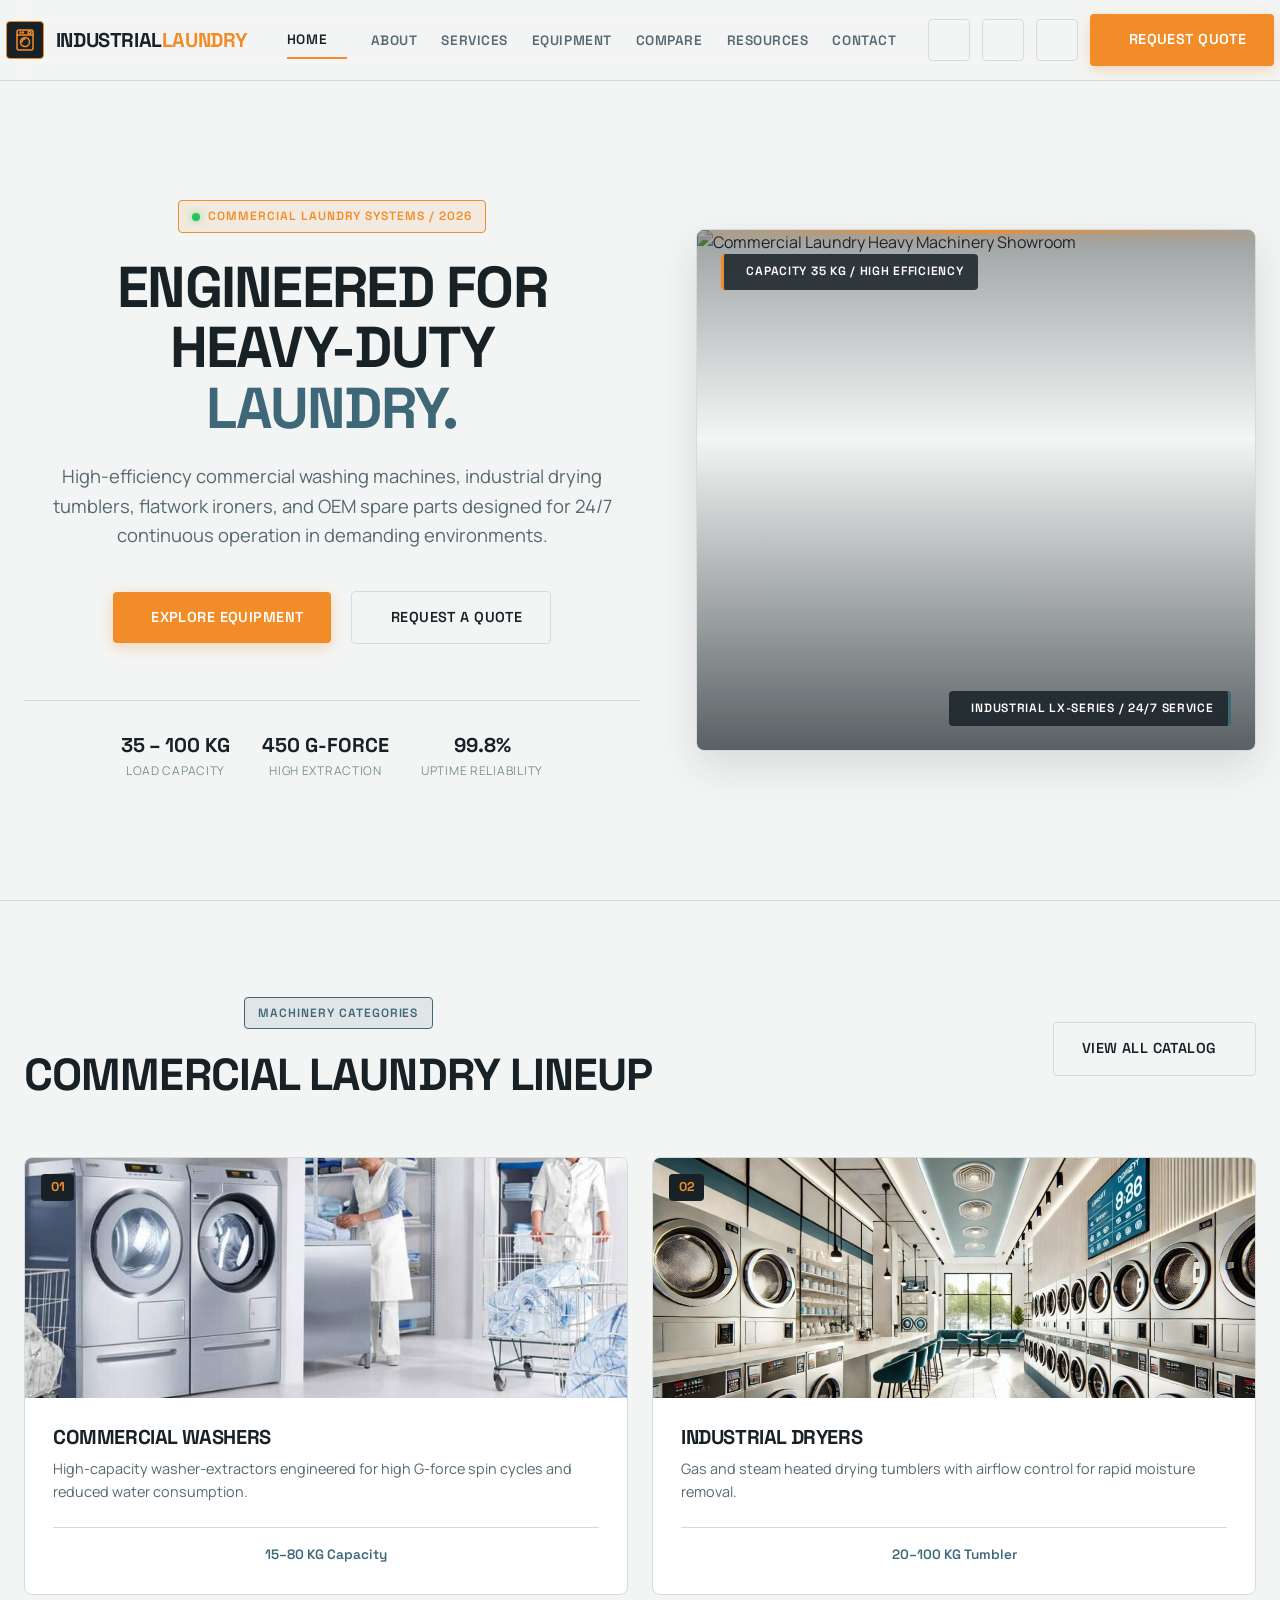
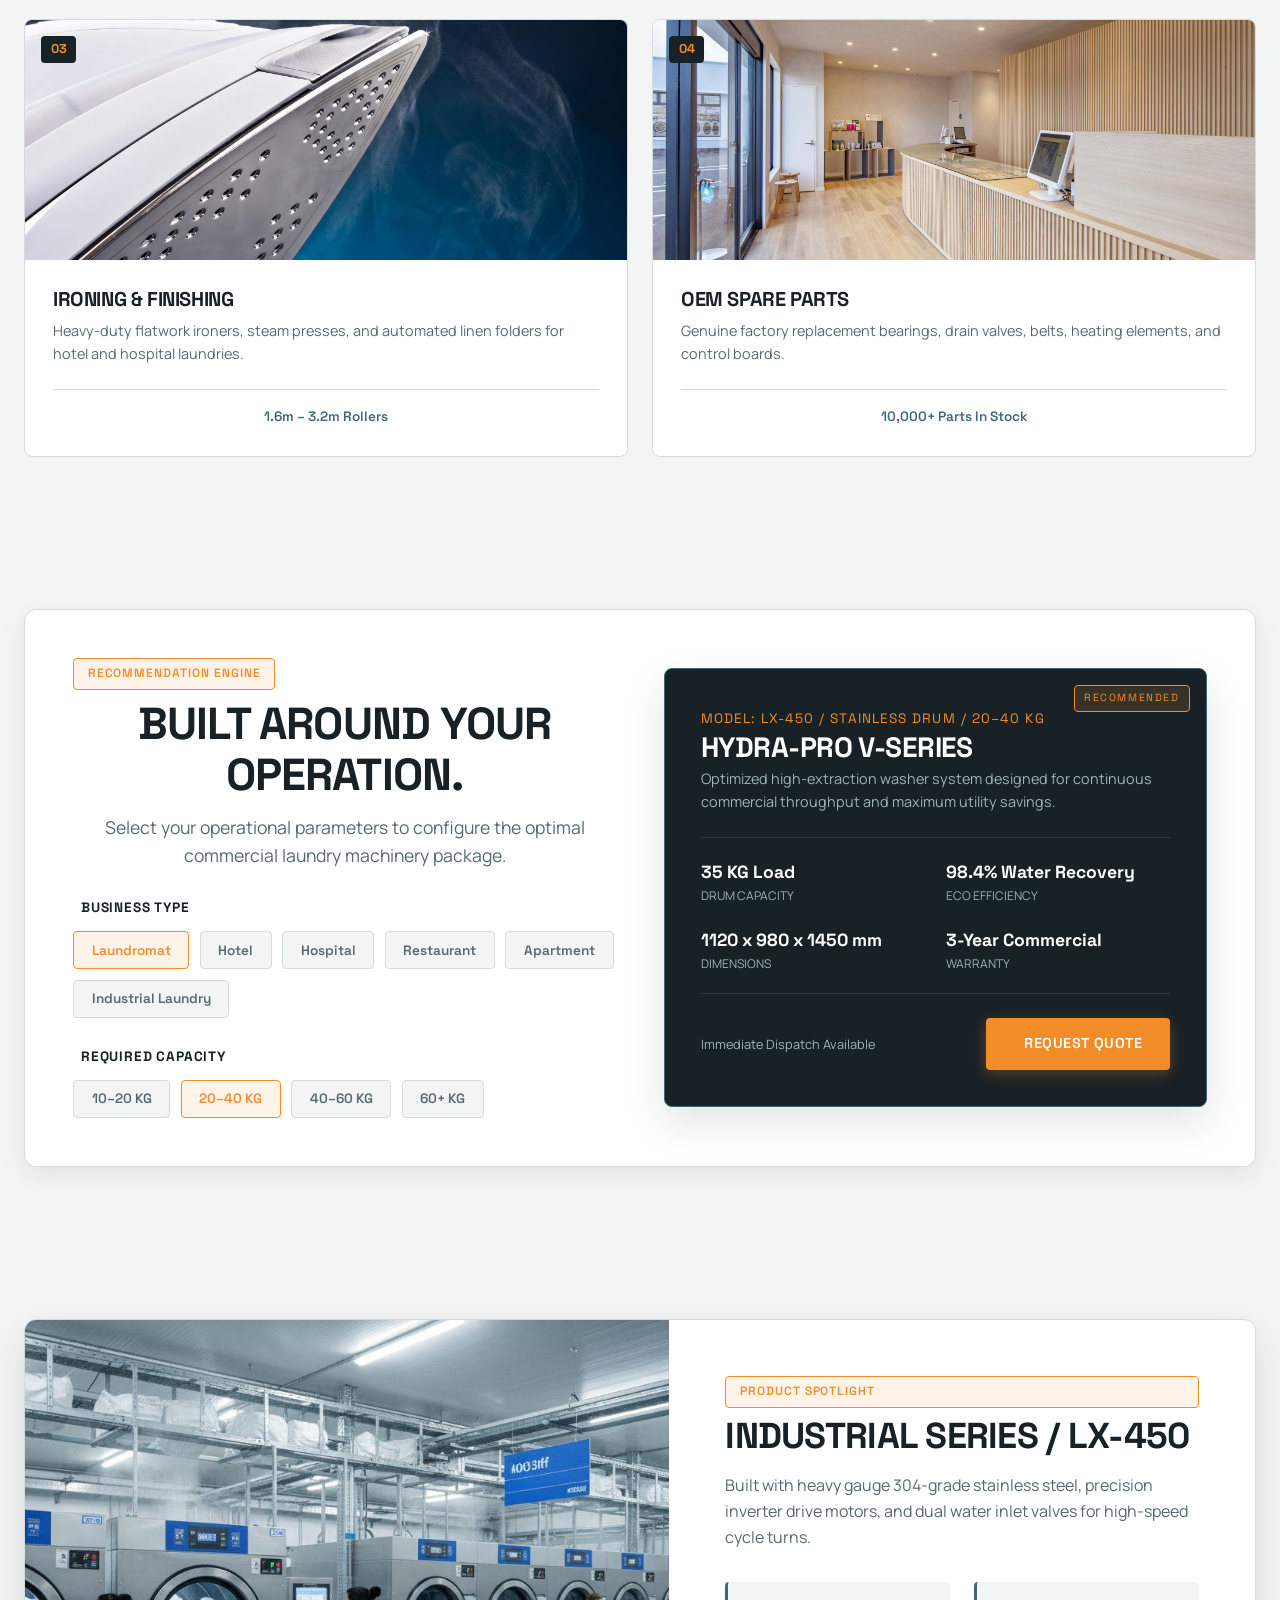
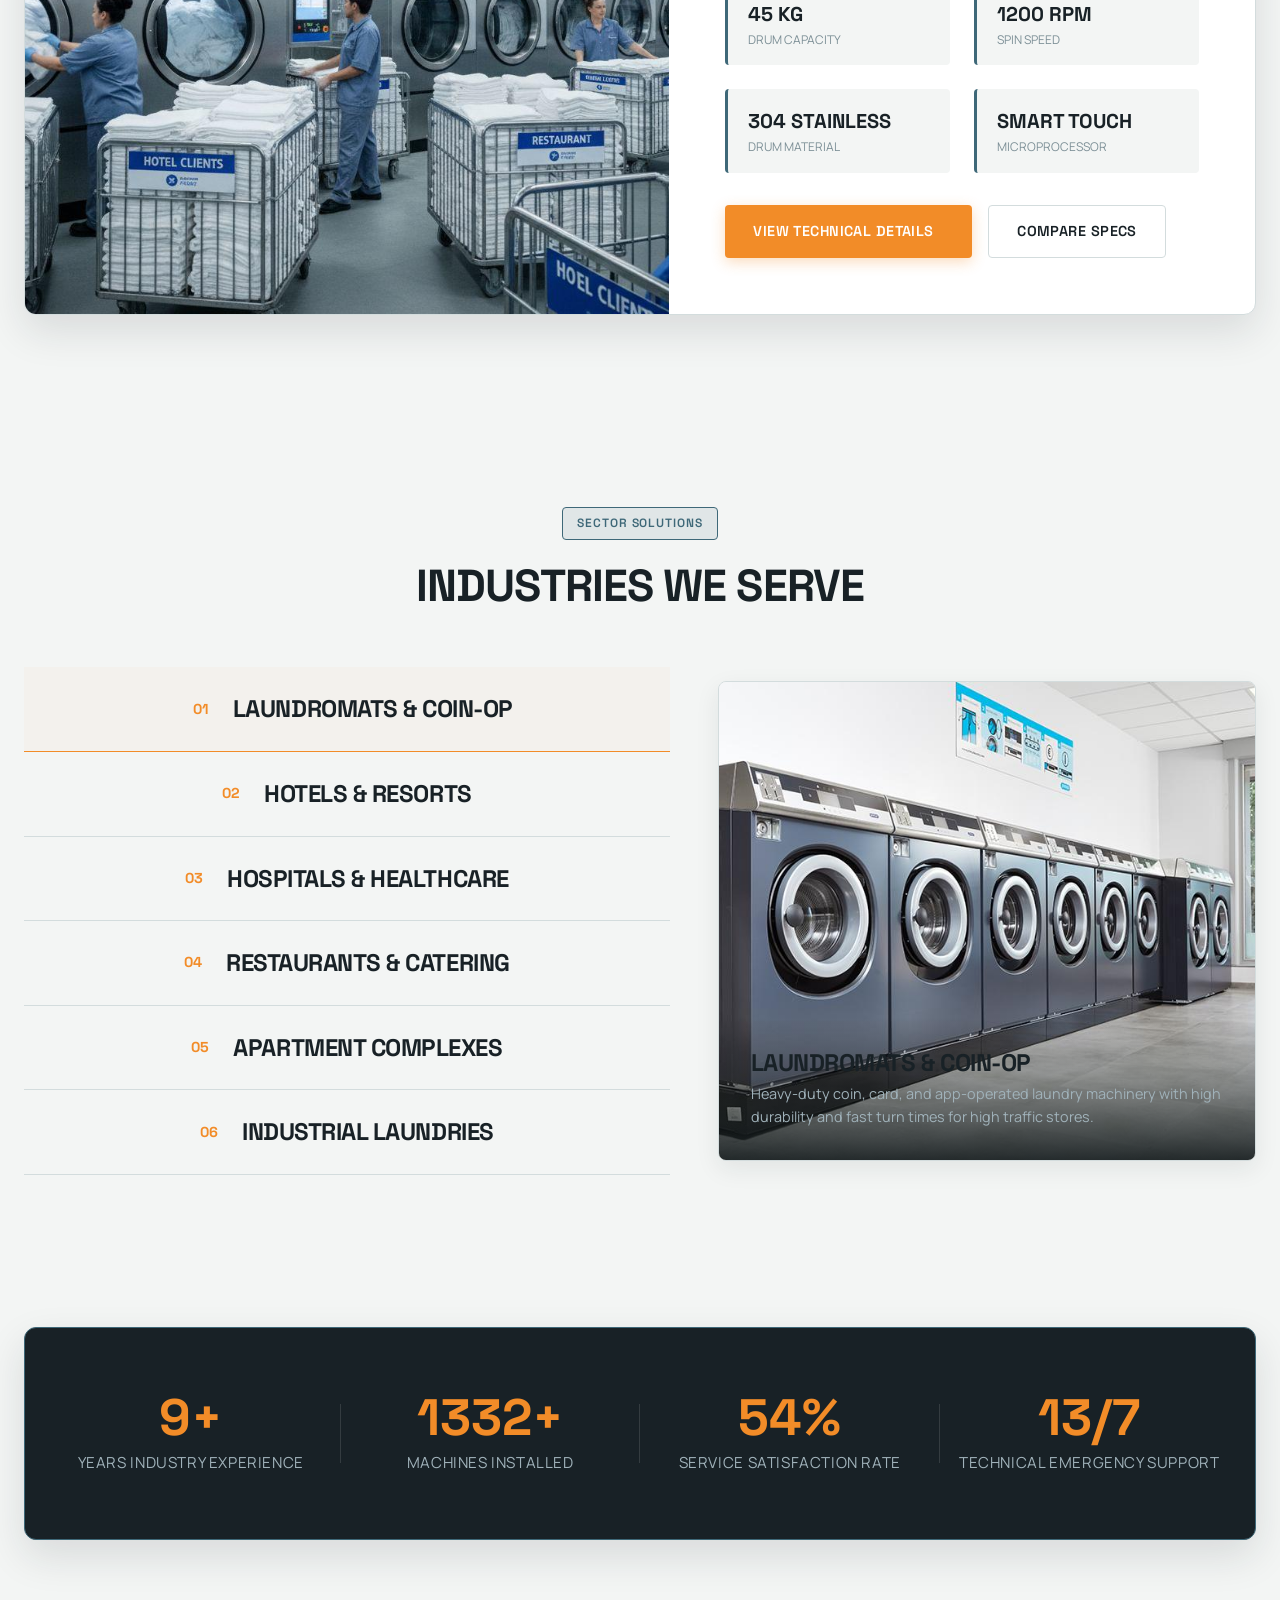
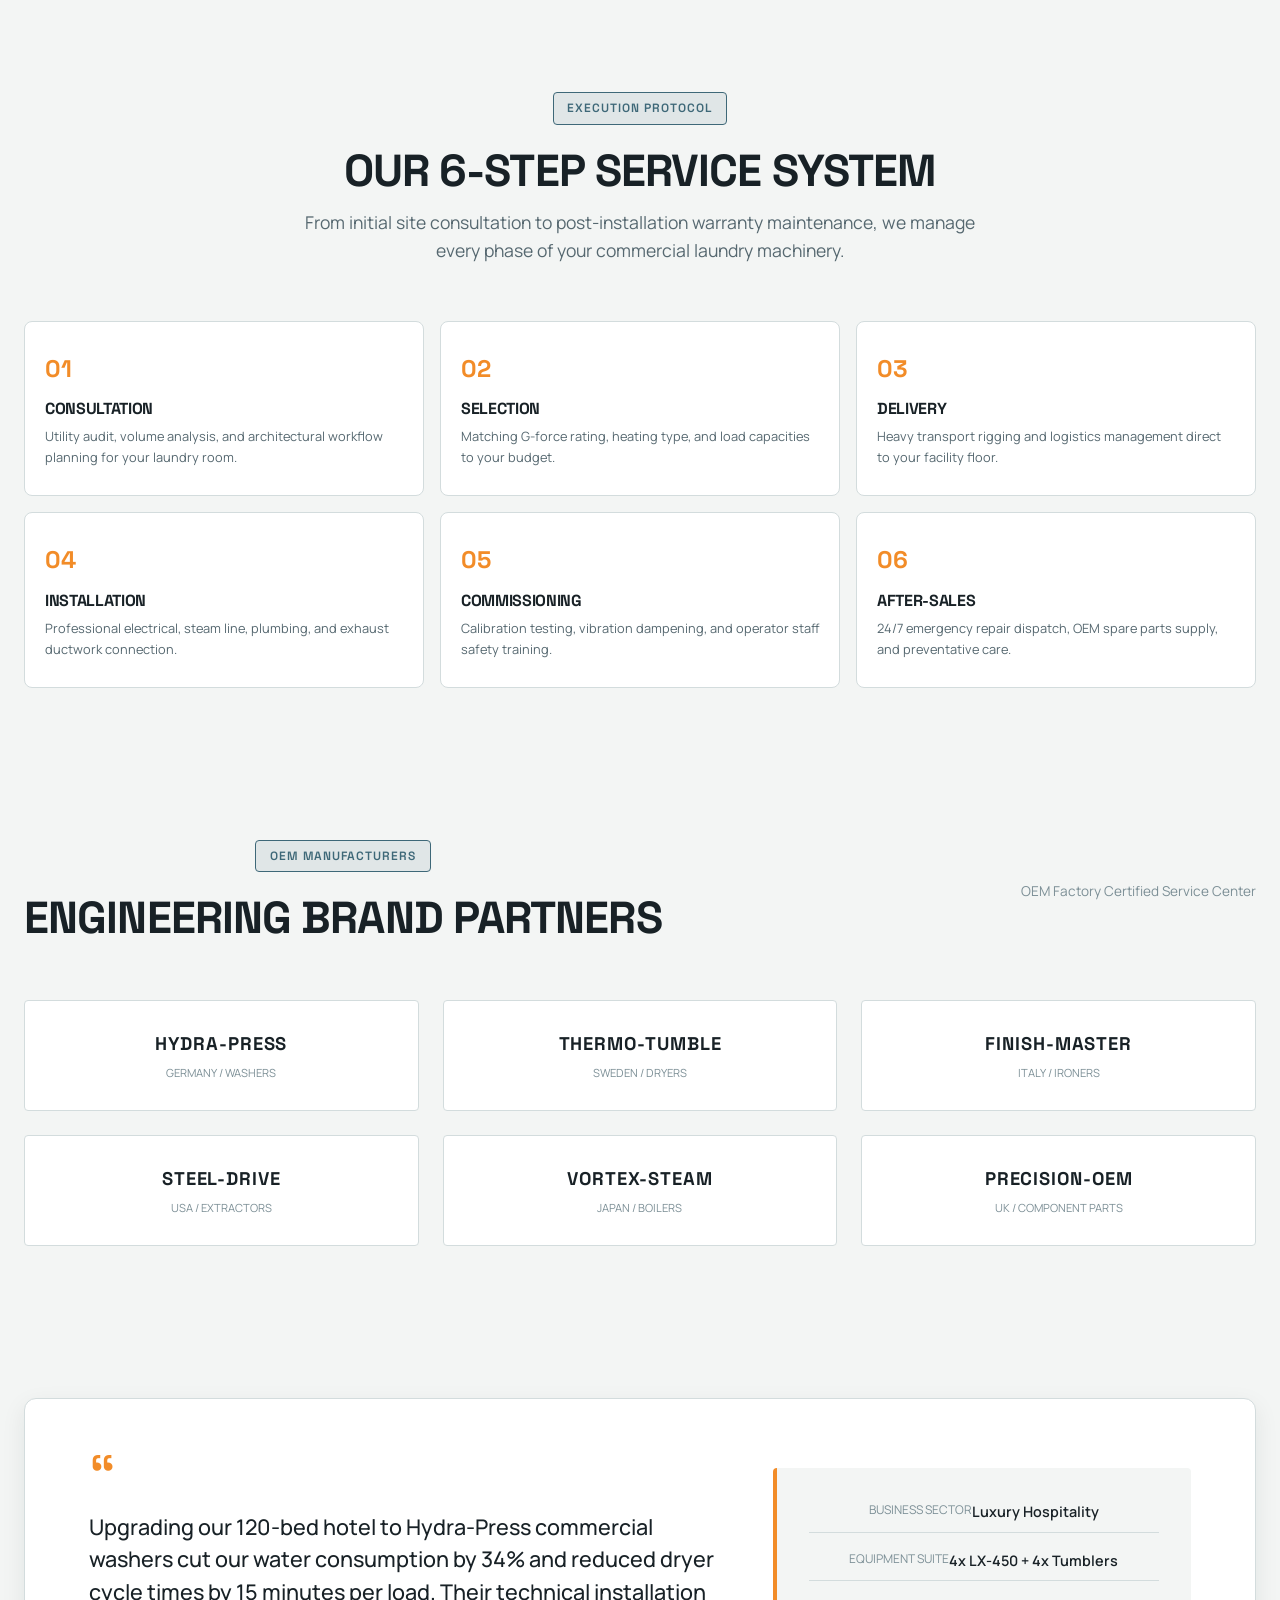
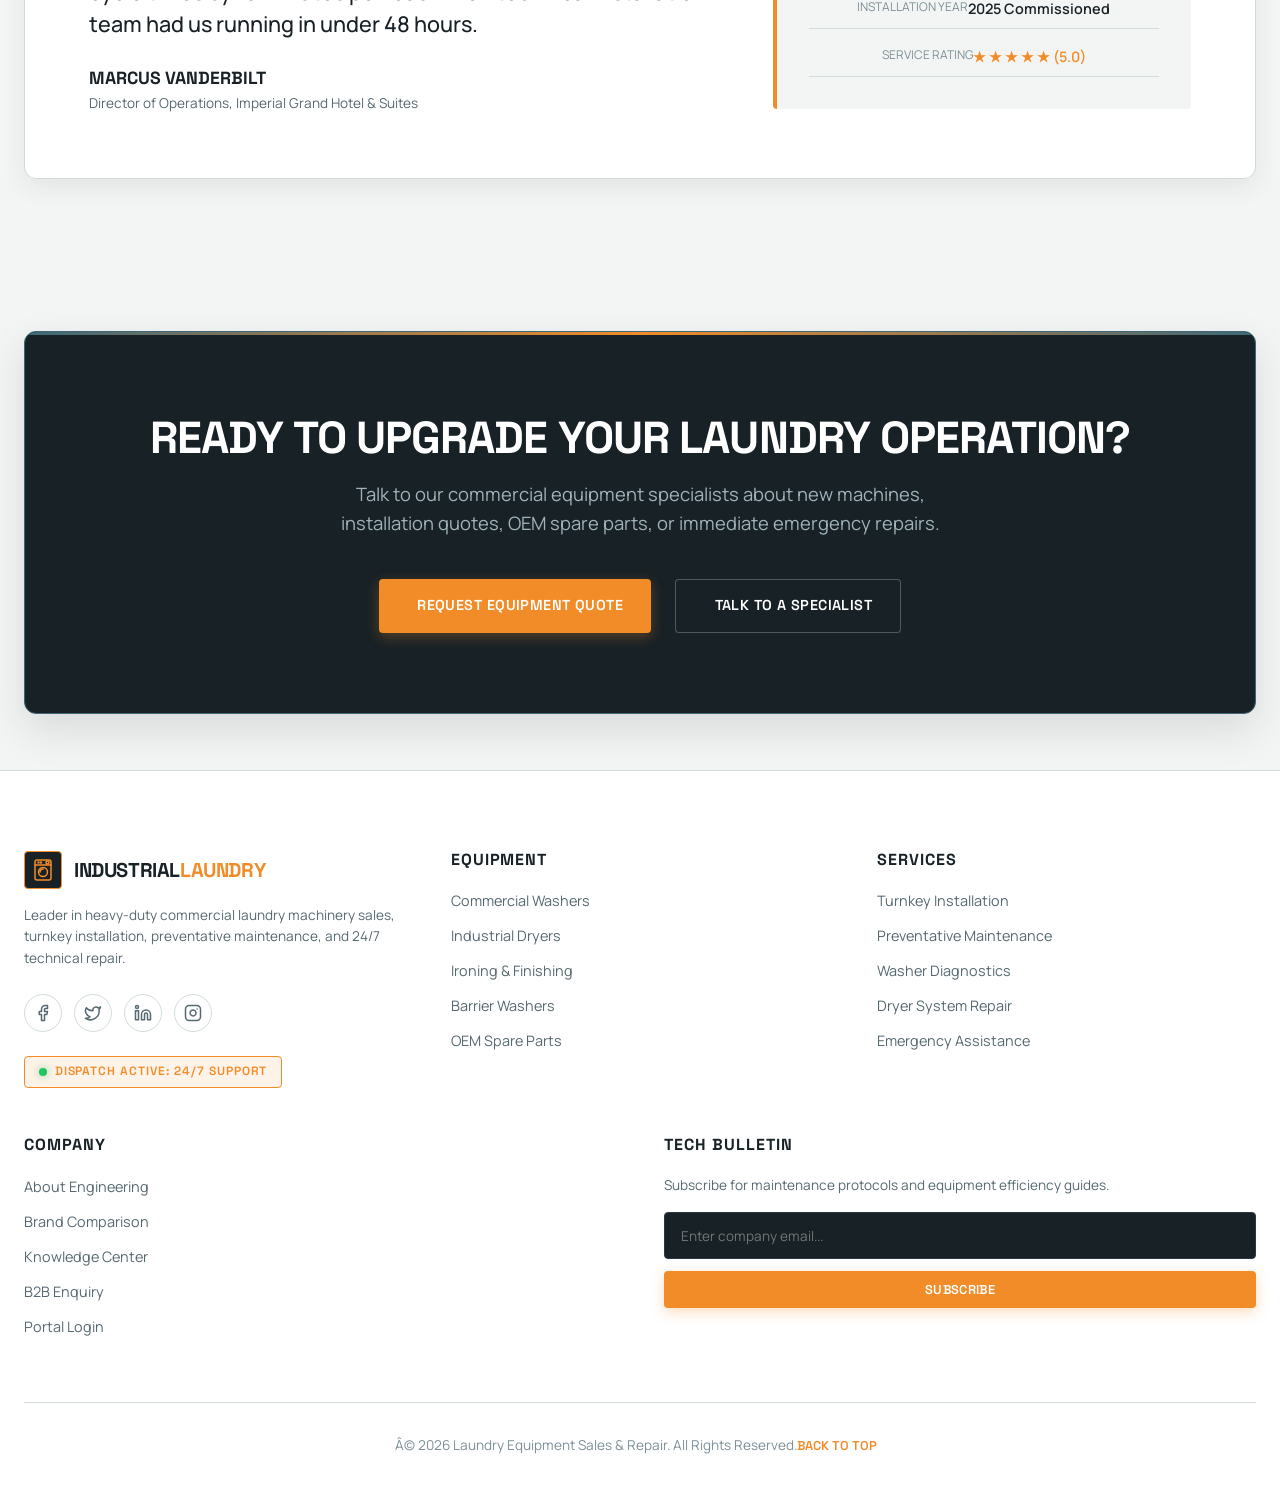
==== index.html @ f182ceac "Initial commit" ====
﻿<!DOCTYPE html>
<html lang="en" data-theme="light" dir="ltr">
<head>
  <meta charset="UTF-8">
  <meta name="viewport" content="width=device-width, initial-scale=1.0">
  <title>Laundry Equipment Sales & Repair | Heavy-Duty Commercial Machinery</title>
  <meta name="description" content="Premium commercial laundry equipment sales, installation, OEM spare parts, and 24/7 technical repair services for laundromats, hotels, hospitals, and industrial operations.">
  
  <!-- Favicon -->
  <link rel="icon" type="image/svg+xml" href="assets/images/favicon.svg">

  <!-- CSS Stylesheets -->
  <link rel="stylesheet" href="assets/css/style.css">
  <link rel="stylesheet" href="assets/css/rtl.css">
  
  <!-- Lucide Icons CDN -->
  <script src="https://unpkg.com/lucide@latest"></script>
</head>
<body>

  <!-- ==========================================================================
       SITE HEADER / NAVBAR (Sticky & Responsive)
       ========================================================================== -->
  <header class="site-header">
    <div class="container">
      <div class="header-inner">
        <!-- Logo -->
        <a href="index.html" class="brand-logo" id="main-logo-link">
          <div class="brand-logo-icon">
  <svg xmlns="http://www.w3.org/2000/svg" viewBox="0 0 24 24" width="24" height="24" fill="none" stroke="currentColor" stroke-width="1.5" stroke-linecap="round" stroke-linejoin="round">
  <rect x="4" y="2" width="16" height="20" rx="2" ry="2"></rect>
  <line x1="4" y1="7" x2="20" y2="7"></line>
  <circle cx="12" cy="14" r="4.5"></circle>
  <path d="M12 11a3 3 0 0 0-3 3"></path>
  <circle cx="7.5" cy="4.5" r="0.5" fill="currentColor"></circle>
  <circle cx="10" cy="4.5" r="0.5" fill="currentColor"></circle>
  <circle cx="16.5" cy="4.5" r="1.5"></circle>
</svg>
</div>
          <div class="brand-logo-text">
            INDUSTRIAL<span>LAUNDRY</span>
          </div>
        </a>

        <!-- Desktop Navigation (>1024px) -->
        <nav class="desktop-nav" aria-label="Main Navigation">
          <ul class="nav-links">
            <li class="nav-dropdown-wrap">
              <a href="index.html" class="nav-link active nav-dropdown-trigger">
                Home <i data-lucide="chevron-down" class="dropdown-arrow"></i>
              </a>
              <ul class="nav-dropdown-menu">
                <li>
                  <a href="index.html" class="dropdown-item">
                    <span class="dropdown-item-title">Home 1 — Showroom</span>
                    <span class="dropdown-item-desc">Heavy-Duty Equipment Showcase</span>
                  </a>
                </li>
                <li>
                  <a href="home2.html" class="dropdown-item">
                    <span class="dropdown-item-title">Home 2 — Industrial Catalog</span>
                    <span class="dropdown-item-desc">Specification Matrix & Layouts</span>
                  </a>
                </li>
              </ul>
            </li>
            <li><a href="about.html" class="nav-link">About</a></li>
            <li><a href="services.html" class="nav-link">Services</a></li>
            <li><a href="products.html" class="nav-link">Equipment</a></li>
            <li><a href="comparison.html" class="nav-link">Compare</a></li>
            <li><a href="blog.html" class="nav-link">Resources</a></li>
            <li><a href="contact.html" class="nav-link">Contact</a></li>
          </ul>

          <div class="nav-actions">
            <!-- Theme Toggle Button -->
            <button class="btn-icon theme-toggle-btn" title="Toggle Theme" aria-label="Toggle Theme" id="desktop-theme-toggle">
              <i data-lucide="moon"></i>
            </button>
            <!-- RTL Toggle Button -->
            <button class="btn-icon rtl-toggle-btn" title="Toggle LTR/RTL" aria-label="Toggle LTR/RTL" id="desktop-rtl-toggle">
              <i data-lucide="arrow-left-right"></i>
            </button>
            <!-- Login Button -->
            <a href="login.html" class="btn-icon" title="Login" aria-label="Login">
              <i data-lucide="user"></i>
            </a>
            <!-- CTA Button -->
            <a href="contact.html" class="btn btn-primary" id="desktop-nav-cta">
              <i data-lucide="file-text"></i>
              Request Quote
            </a>
          </div>
        </nav>

        <!-- Mobile / Tablet Hamburger Button (Strictly <=1024px) -->
        <button class="hamburger-btn" aria-label="Open Navigation Menu" id="mobile-hamburger-trigger">
          <i data-lucide="menu"></i>
        </button>
      </div>
    </div>
  </header>

  <!-- ==========================================================================
       SLIDE-OUT MOBILE DRAWER (Full height dark industrial appearance)
       ========================================================================== -->
  <div class="mobile-drawer-overlay" id="mobile-drawer-overlay">
    <aside class="mobile-drawer" id="mobile-drawer">
      <div class="drawer-header">
        <a href="index.html" class="brand-logo" style="margin: 0; font-size: 1.15rem;">
          <div class="brand-logo-icon" style="width: 32px; height: 32px;">
            <svg xmlns="http://www.w3.org/2000/svg" viewBox="0 0 24 24" width="24" height="24" fill="none" stroke="currentColor" stroke-width="1.5" stroke-linecap="round" stroke-linejoin="round">
              <rect x="4" y="2" width="16" height="20" rx="2" ry="2"></rect>
              <line x1="4" y1="7" x2="20" y2="7"></line>
              <circle cx="12" cy="14" r="4.5"></circle>
              <path d="M12 11a3 3 0 0 0-3 3"></path>
              <circle cx="7.5" cy="4.5" r="0.5" fill="currentColor"></circle>
              <circle cx="10" cy="4.5" r="0.5" fill="currentColor"></circle>
              <circle cx="16.5" cy="4.5" r="1.5"></circle>
            </svg>
          </div>
          <div class="brand-logo-text">INDUSTRIAL<span>LAUNDRY</span></div>
        </a>
        <button class="drawer-close-btn" aria-label="Close Menu" id="mobile-drawer-close">
          <i data-lucide="x"></i>
        </button>
      </div>

      <div class="drawer-body">
                                <nav class="drawer-nav-links">
          <div class="drawer-dropdown-wrap" style="width: 100%;">
            <a href="javascript:void(0)" class="drawer-nav-link active"><span style="display:flex; align-items:center; gap:0.35rem;">Home <i data-lucide="chevron-down"></i></span></a>
            <div class="drawer-dropdown-menu" style="display:flex; flex-direction:column; background:var(--bg-surface-elevated); border-radius:8px; margin-bottom:0.75rem; margin-top:0.5rem; padding: 0.5rem 0;">
              <a href="index.html" class="drawer-nav-link active" style="border-bottom:none; padding:0.5rem 0; font-size:1rem;">Home 1</a>
              <a href="home2.html" class="drawer-nav-link" style="border-bottom:none; padding:0.5rem 0; font-size:1rem;">Home 2</a>
            </div>
          </div>
          <a href="about.html" class="drawer-nav-link">About</a>
          <a href="services.html" class="drawer-nav-link">Services</a>
          <a href="products.html" class="drawer-nav-link">Equipment</a>
          <a href="comparison.html" class="drawer-nav-link">Compare</a>
          <a href="blog.html" class="drawer-nav-link">Resources</a>
          <a href="contact.html" class="drawer-nav-link">Contact</a>
        </nav>

                <div class="drawer-controls">
          <div class="drawer-toggles" style="display:flex; justify-content:center; gap:1rem;">
            <button class="btn-icon theme-toggle-btn" title="Toggle Theme" aria-label="Toggle Theme">
              <i data-lucide="moon"></i>
            </button>
            <button class="btn-icon rtl-toggle-btn" title="Toggle LTR/RTL" aria-label="Toggle LTR/RTL">
              <i data-lucide="arrow-left-right"></i>
            </button>
            <a href="login.html" class="btn-icon" title="Login" aria-label="Login">
              <i data-lucide="user"></i>
            </a>
          </div>
          <a href="contact.html" class="btn btn-primary" style="width:100%;">
            <i data-lucide="file-text"></i> Request Quote
          </a>
        </div>
    </aside>
  </div>

  <!-- ==========================================================================
       HERO SECTION — SPLIT SHOWROOM COMPOSITION
       ========================================================================== -->
  <section class="hero-home tech-grid-bg">
    <div class="container">
      <div class="hero-grid">
        <!-- Left Content -->
        <div class="hero-content">
          <div>
            <span class="tech-badge tech-badge-accent">
              <span class="status-indicator"></span> COMMERCIAL LAUNDRY SYSTEMS / 2026
            </span>
          </div>

          <h1 class="hero-headline">
            ENGINEERED FOR HEAVY-DUTY <span>LAUNDRY.</span>
          </h1>

          <p class="hero-description">
            High-efficiency commercial washing machines, industrial drying tumblers, flatwork ironers, and OEM spare parts designed for 24/7 continuous operation in demanding environments.
          </p>

          <div class="hero-actions">
            <a href="products.html" class="btn btn-primary" id="hero-cta-explore">
              <i data-lucide="arrow-right"></i> Explore Equipment
            </a>
            <a href="contact.html" class="btn btn-outline" id="hero-cta-quote">
              <i data-lucide="calculator"></i> Request a Quote
            </a>
          </div>

          <div class="hero-specs-strip">
            <div class="hero-spec-item">
              <span class="hero-spec-value">35 – 100 KG</span>
              <span class="hero-spec-label">LOAD CAPACITY</span>
            </div>
            <div class="hero-spec-item">
              <span class="hero-spec-value">450 G-FORCE</span>
              <span class="hero-spec-label">HIGH EXTRACTION</span>
            </div>
            <div class="hero-spec-item">
              <span class="hero-spec-value">99.8%</span>
              <span class="hero-spec-label">UPTIME RELIABILITY</span>
            </div>
          </div>
        </div>

        <!-- Right Media Showcase with Technical Overlays -->
        <div class="hero-media-wrap">
          <div class="scan-line"></div>
          
          <div class="overlay-chip chip-top-left">
            <i data-lucide="cpu"></i> CAPACITY 35 KG / HIGH EFFICIENCY
          </div>

          <img src="https://images.unsplash.com/photo-1545173168-9f1947eebb7f?q=80&w=1200" alt="Commercial Laundry Heavy Machinery Showroom" loading="eager">
          <div class="hero-tech-overlay"></div>

          <div class="overlay-chip chip-bottom-right">
            <i data-lucide="shield-check"></i> INDUSTRIAL LX-SERIES / 24/7 SERVICE
          </div>
        </div>
      </div>
    </div>
  </section>

  <!-- ==========================================================================
       SECTION — HORIZONTAL EQUIPMENT SHOWROOM
       ========================================================================== -->
  <section class="section-padding">
    <div class="container">
      <div class="section-header flex-between">
        <div>
          <span class="tech-badge">MACHINERY CATEGORIES</span>
          <h2 class="section-title">COMMERCIAL LAUNDRY LINEUP</h2>
        </div>
        <a href="products.html" class="btn btn-outline">View All Catalog <i data-lucide="arrow-right"></i></a>
      </div>

      <div class="categories-grid">
        <!-- Category 1 -->
        <div class="category-card">
          <div class="category-img-wrap">
            <span class="category-number">01</span>
            <img src="./image/Commercial Laundry.jpg" alt="Commercial Washers" loading="lazy">
          </div>
          <div class="category-content">
            <h3 class="category-title">COMMERCIAL WASHERS</h3>
            <p class="category-desc">High-capacity washer-extractors engineered for high G-force spin cycles and reduced water consumption.</p>
            <div class="category-footer">
              <span>15–80 KG Capacity</span>
              <i data-lucide="arrow-right"></i>
            </div>
          </div>
        </div>

        <!-- Category 2 -->
        <div class="category-card">
          <div class="category-img-wrap">
            <span class="category-number">02</span>
            <img src="./image/Washing Machines5.jpg" alt="Industrial Dryers" loading="lazy">
          </div>
          <div class="category-content">
            <h3 class="category-title">INDUSTRIAL DRYERS</h3>
            <p class="category-desc">Gas and steam heated drying tumblers with airflow control for rapid moisture removal.</p>
            <div class="category-footer">
              <span>20–100 KG Tumbler</span>
              <i data-lucide="arrow-right"></i>
            </div>
          </div>
        </div>

        <!-- Category 3 -->
        <div class="category-card">
          <div class="category-img-wrap">
            <span class="category-number">03</span>
            <img src="./image/Steam Ironing.jpg" alt="Ironing & Finishing" loading="lazy">
          </div>
          <div class="category-content">
            <h3 class="category-title">IRONING & FINISHING</h3>
            <p class="category-desc">Heavy-duty flatwork ironers, steam presses, and automated linen folders for hotel and hospital laundries.</p>
            <div class="category-footer">
              <span>1.6m – 3.2m Rollers</span>
              <i data-lucide="arrow-right"></i>
            </div>
          </div>
        </div>

        <!-- Category 4 -->
        <div class="category-card">
          <div class="category-img-wrap">
            <span class="category-number">04</span>
            <img src="./image/Office & Customer Supportdx.jpg" alt="Spare Parts & Components" loading="lazy">
          </div>
          <div class="category-content">
            <h3 class="category-title">OEM SPARE PARTS</h3>
            <p class="category-desc">Genuine factory replacement bearings, drain valves, belts, heating elements, and control boards.</p>
            <div class="category-footer">
              <span>10,000+ Parts In Stock</span>
              <i data-lucide="arrow-right"></i>
            </div>
          </div>
        </div>
      </div>
    </div>
  </section>

  <!-- ==========================================================================
       SECTION — INTERACTIVE EQUIPMENT SELECTOR ("BUILT AROUND YOUR OPERATION")
       ========================================================================== -->
  <section class="section-padding-sm">
    <div class="container">
      <div class="selector-wrap tech-grid-bg">
        <div class="selector-grid">
          <!-- Controls Form -->
          <div class="selector-form">
            <div>
              <span class="tech-badge tech-badge-accent">RECOMMENDATION ENGINE</span>
              <h2 class="section-title" style="margin-top: 0.5rem;">BUILT AROUND YOUR OPERATION.</h2>
              <p class="section-subtitle">Select your operational parameters to configure the optimal commercial laundry machinery package.</p>
            </div>

            <!-- Business Type -->
            <div>
              <label class="form-group-label"><i data-lucide="building-2"></i> Business Type</label>
              <div class="pill-options">
                <button class="pill-btn active" data-group="business" data-val="Laundromat">Laundromat</button>
                <button class="pill-btn" data-group="business" data-val="Hotel">Hotel</button>
                <button class="pill-btn" data-group="business" data-val="Hospital">Hospital</button>
                <button class="pill-btn" data-group="business" data-val="Restaurant">Restaurant</button>
                <button class="pill-btn" data-group="business" data-val="Apartment">Apartment</button>
                <button class="pill-btn" data-group="business" data-val="Industrial Laundry">Industrial Laundry</button>
              </div>
            </div>

            <!-- Load Capacity -->
            <div>
              <label class="form-group-label"><i data-lucide="weight"></i> Required Capacity</label>
              <div class="pill-options">
                <button class="pill-btn" data-group="capacity" data-val="10–20 KG">10–20 KG</button>
                <button class="pill-btn active" data-group="capacity" data-val="20–40 KG">20–40 KG</button>
                <button class="pill-btn" data-group="capacity" data-val="40–60 KG">40–60 KG</button>
                <button class="pill-btn" data-group="capacity" data-val="60+ KG">60+ KG</button>
              </div>
            </div>
          </div>

          <!-- Result Display Card -->
          <div class="recommendation-card" id="selector-result-card">
            <span class="rec-model">MODEL: LX-450 / STAINLESS DRUM / 20–40 KG</span>
            <h3 class="rec-title">HYDRA-PRO V-SERIES</h3>
            <p style="color:#A0B2BA; font-size:0.9rem;">Optimized high-extraction washer system designed for continuous commercial throughput and maximum utility savings.</p>

            <div class="rec-specs-grid">
              <div class="rec-spec-item">
                <span class="rec-spec-val">35 KG Load</span>
                <span class="rec-spec-lbl">DRUM CAPACITY</span>
              </div>
              <div class="rec-spec-item">
                <span class="rec-spec-val">98.4% Water Recovery</span>
                <span class="rec-spec-lbl">ECO EFFICIENCY</span>
              </div>
              <div class="rec-spec-item">
                <span class="rec-spec-val">1120 x 980 x 1450 mm</span>
                <span class="rec-spec-lbl">DIMENSIONS</span>
              </div>
              <div class="rec-spec-item">
                <span class="rec-spec-val">3-Year Commercial</span>
                <span class="rec-spec-lbl">WARRANTY</span>
              </div>
            </div>

            <div class="flex-between">
              <span style="font-size:0.8rem; color:#A0B2BA;"><i data-lucide="truck"></i> Immediate Dispatch Available</span>
              <a href="contact.html" class="btn btn-primary"><i data-lucide="file-text"></i> Request Quote</a>
            </div>
          </div>
        </div>
      </div>
    </div>
  </section>

  <!-- ==========================================================================
       SECTION — PRODUCT SPOTLIGHT (LX-450 HEAVY DUTY)
       ========================================================================== -->
  <section class="section-padding">
    <div class="container">
      <div class="spotlight-card">
        <div class="spotlight-media">
          <video autoplay loop muted playsinline style="width:100%; height:100%; object-fit:cover;" poster="./image/Commercial Laundryd.jpg">
            <source src="./viseod/8756951-uhd_4096_2160_25fps.mp4" type="video/mp4">
            <source src="./viseod/12942866_1920_1080_30fps.mp4" type="video/mp4">
          </video>
        </div>
        <div class="spotlight-info">
          <span class="tech-badge tech-badge-accent">PRODUCT SPOTLIGHT</span>
          <h2 class="spotlight-title">INDUSTRIAL SERIES / LX-450</h2>
          <p>Built with heavy gauge 304-grade stainless steel, precision inverter drive motors, and dual water inlet valves for high-speed cycle turns.</p>

          <div class="spotlight-specs-list">
            <div class="spotlight-spec-box">
              <div class="spotlight-spec-value">45 KG</div>
              <div class="spotlight-spec-name">DRUM CAPACITY</div>
            </div>
            <div class="spotlight-spec-box">
              <div class="spotlight-spec-value">1200 RPM</div>
              <div class="spotlight-spec-name">SPIN SPEED</div>
            </div>
            <div class="spotlight-spec-box">
              <div class="spotlight-spec-value">304 STAINLESS</div>
              <div class="spotlight-spec-name">DRUM MATERIAL</div>
            </div>
            <div class="spotlight-spec-box">
              <div class="spotlight-spec-value">SMART TOUCH</div>
              <div class="spotlight-spec-name">MICROPROCESSOR</div>
            </div>
          </div>

          <div class="flex" style="gap:1rem;">
            <a href="product-details.html" class="btn btn-primary">View Technical Details <i data-lucide="arrow-right"></i></a>
            <a href="comparison.html" class="btn btn-outline">Compare Specs</a>
          </div>
        </div>
      </div>
    </div>
  </section>

  <!-- ==========================================================================
       SECTION — INDUSTRIES SERVED (VERTICAL INTERACTIVE LIST)
       ========================================================================== -->
  <section class="section-padding">
    <div class="container">
      <div class="section-header">
        <span class="tech-badge">SECTOR SOLUTIONS</span>
        <h2 class="section-title">INDUSTRIES WE SERVE</h2>
      </div>

      <div class="industries-layout">
        <!-- Interactive List -->
        <div class="industry-list">
          <div class="industry-item active" data-img="./image/Washing Machines.jpg" data-title="LAUNDROMATS & COIN-OP" data-desc="Heavy-duty coin, card, and app-operated laundry machinery with high durability and fast turn times for high traffic stores.">
            <div class="industry-left">
              <span class="industry-num">01</span>
              <h3 class="industry-name">LAUNDROMATS & COIN-OP</h3>
            </div>
            <i data-lucide="arrow-right"></i>
          </div>

          <div class="industry-item" data-img="./image/Dry Cleaningq.jpg" data-title="HOTELS & RESORTS" data-desc="High-capacity on-premises laundry (OPL) machinery delivering crisp bed linens, plush towels, and rapid turnaround for hospitality.">
            <div class="industry-left">
              <span class="industry-num">02</span>
              <h3 class="industry-name">HOTELS & RESORTS</h3>
            </div>
            <i data-lucide="arrow-right"></i>
          </div>

          <div class="industry-item" data-img="./image/Washing Machines7.jpg" data-title="HOSPITALS & HEALTHCARE" data-desc="Hygienic barrier washers complying with RABC standards to prevent cross-contamination in medical linen operations.">
            <div class="industry-left">
              <span class="industry-num">03</span>
              <h3 class="industry-name">HOSPITALS & HEALTHCARE</h3>
            </div>
            <i data-lucide="arrow-right"></i>
          </div>

          <div class="industry-item" data-img="./image/Steam Ironingd.jpg" data-title="RESTAURANTS & CATERING" data-desc="Grease and stain extraction washers with thermal steam injection for table linens and chef uniforms.">
            <div class="industry-left">
              <span class="industry-num">04</span>
              <h3 class="industry-name">RESTAURANTS & CATERING</h3>
            </div>
            <i data-lucide="arrow-right"></i>
          </div>

          <div class="industry-item" data-img="./image/Washing Machines4.jpg" data-title="APARTMENT COMPLEXES" data-desc="Commercial stacked washer-dryer units optimized for tenant multi-housing utility control and quiet operation.">
            <div class="industry-left">
              <span class="industry-num">05</span>
              <h3 class="industry-name">APARTMENT COMPLEXES</h3>
            </div>
            <i data-lucide="arrow-right"></i>
          </div>

          <div class="industry-item" data-img="./image/Commercial Laundryr.jpg" data-title="INDUSTRIAL LAUNDRIES" data-desc="Continuous tunnel washers, heavy presses, and high-volume dry-cleaning plants engineered for 24/7 industrial production.">
            <div class="industry-left">
              <span class="industry-num">06</span>
              <h3 class="industry-name">INDUSTRIAL LAUNDRIES</h3>
            </div>
            <i data-lucide="arrow-right"></i>
          </div>
        </div>

        <!-- Dynamic Preview Image -->
        <div class="industry-media-preview">
          <img id="industry-preview-img" src="./image/Washing Machines.jpg" alt="Industry Preview" loading="lazy">
          <div class="industry-overlay-info">
            <h3 id="industry-preview-title" style="font-size:1.5rem; text-transform:uppercase;">LAUNDROMATS & COIN-OP</h3>
            <p id="industry-preview-desc" style="font-size:0.9rem; color:#A0B2BA; margin-top:0.35rem;">Heavy-duty coin, card, and app-operated laundry machinery with high durability and fast turn times for high traffic stores.</p>
          </div>
        </div>
      </div>
    </div>
  </section>

  <!-- ==========================================================================
       SECTION — TECHNICAL STATISTICS & ENGINEERING PROOF
       ========================================================================== -->
  <section class="section-padding-sm">
    <div class="container">
      <div class="stats-banner">
        <div class="stats-grid">
          <div class="stat-box">
            <span class="stat-num" data-count="18" data-suffix="+">0</span>
            <span class="stat-label">Years Industry Experience</span>
          </div>
          <div class="stat-box">
            <span class="stat-num" data-count="2400" data-suffix="+">0</span>
            <span class="stat-label">Machines Installed</span>
          </div>
          <div class="stat-box">
            <span class="stat-num" data-count="98" data-suffix="%">0</span>
            <span class="stat-label">Service Satisfaction Rate</span>
          </div>
          <div class="stat-box">
            <span class="stat-num" data-count="24" data-prefix="" data-suffix="/7">24/7</span>
            <span class="stat-label">Technical Emergency Support</span>
          </div>
        </div>
      </div>
    </div>
  </section>

  <!-- ==========================================================================
       SECTION — SERVICE WORKFLOW TIMELINE
       ========================================================================== -->
  <section class="section-padding">
    <div class="container">
      <div class="section-header center">
        <span class="tech-badge">EXECUTION PROTOCOL</span>
        <h2 class="section-title">OUR 6-STEP SERVICE SYSTEM</h2>
        <p class="section-subtitle">From initial site consultation to post-installation warranty maintenance, we manage every phase of your commercial laundry machinery.</p>
      </div>

      <div class="timeline-grid">
        <div class="timeline-step">
          <span class="timeline-num">01</span>
          <h3 class="timeline-title">CONSULTATION</h3>
          <p class="timeline-desc">Utility audit, volume analysis, and architectural workflow planning for your laundry room.</p>
        </div>

        <div class="timeline-step">
          <span class="timeline-num">02</span>
          <h3 class="timeline-title">SELECTION</h3>
          <p class="timeline-desc">Matching G-force rating, heating type, and load capacities to your budget.</p>
        </div>

        <div class="timeline-step">
          <span class="timeline-num">03</span>
          <h3 class="timeline-title">DELIVERY</h3>
          <p class="timeline-desc">Heavy transport rigging and logistics management direct to your facility floor.</p>
        </div>

        <div class="timeline-step">
          <span class="timeline-num">04</span>
          <h3 class="timeline-title">INSTALLATION</h3>
          <p class="timeline-desc">Professional electrical, steam line, plumbing, and exhaust ductwork connection.</p>
        </div>

        <div class="timeline-step">
          <span class="timeline-num">05</span>
          <h3 class="timeline-title">COMMISSIONING</h3>
          <p class="timeline-desc">Calibration testing, vibration dampening, and operator staff safety training.</p>
        </div>

        <div class="timeline-step">
          <span class="timeline-num">06</span>
          <h3 class="timeline-title">AFTER-SALES</h3>
          <p class="timeline-desc">24/7 emergency repair dispatch, OEM spare parts supply, and preventative care.</p>
        </div>
      </div>
    </div>
  </section>

  <!-- ==========================================================================
       SECTION — BRAND PARTNERS WALL
       ========================================================================== -->
  <section class="section-padding-sm">
    <div class="container">
      <div class="section-header flex-between">
        <div>
          <span class="tech-badge">OEM MANUFACTURERS</span>
          <h2 class="section-title">ENGINEERING BRAND PARTNERS</h2>
        </div>
        <span style="font-size:0.85rem; color:var(--text-muted);">OEM Factory Certified Service Center</span>
      </div>

      <div class="brands-grid">
        <div class="brand-card">
          <div class="brand-name">HYDRA-PRESS</div>
          <div class="brand-meta">GERMANY / WASHERS</div>
        </div>
        <div class="brand-card">
          <div class="brand-name">THERMO-TUMBLE</div>
          <div class="brand-meta">SWEDEN / DRYERS</div>
        </div>
        <div class="brand-card">
          <div class="brand-name">FINISH-MASTER</div>
          <div class="brand-meta">ITALY / IRONERS</div>
        </div>
        <div class="brand-card">
          <div class="brand-name">STEEL-DRIVE</div>
          <div class="brand-meta">USA / EXTRACTORS</div>
        </div>
        <div class="brand-card">
          <div class="brand-name">VORTEX-STEAM</div>
          <div class="brand-meta">JAPAN / BOILERS</div>
        </div>
        <div class="brand-card">
          <div class="brand-name">PRECISION-OEM</div>
          <div class="brand-meta">UK / COMPONENT PARTS</div>
        </div>
      </div>
    </div>
  </section>

  <!-- ==========================================================================
       SECTION — EDITORIAL TESTIMONIALS
       ========================================================================== -->
  <section class="section-padding">
    <div class="container">
      <div class="testimonial-layout">
        <div>
          <div class="quote-symbol">“</div>
          <p class="quote-text">
            Upgrading our 120-bed hotel to Hydra-Press commercial washers cut our water consumption by 34% and reduced dryer cycle times by 15 minutes per load. Their technical installation team had us running in under 48 hours.
          </p>
          <div class="quote-author">MARCUS VANDERBILT</div>
          <div class="quote-role">Director of Operations, Imperial Grand Hotel & Suites</div>
        </div>

        <div class="testimonial-meta-box">
          <div class="meta-row">
            <span class="meta-label">Business Sector</span>
            <span class="meta-value">Luxury Hospitality</span>
          </div>
          <div class="meta-row">
            <span class="meta-label">Equipment Suite</span>
            <span class="meta-value">4x LX-450 + 4x Tumblers</span>
          </div>
          <div class="meta-row">
            <span class="meta-label">Installation Year</span>
            <span class="meta-value">2025 Commissioned</span>
          </div>
          <div class="meta-row">
            <span class="meta-label">Service Rating</span>
            <span class="meta-value" style="color:var(--accent);">★ ★ ★ ★ ★ (5.0)</span>
          </div>
        </div>
      </div>
    </div>
  </section>

  <!-- ==========================================================================
       SECTION — DRAMATIC FINAL CTA
       ========================================================================== -->
  <section class="section-padding-sm">
    <div class="container">
      <div class="final-cta">
        <h2 class="final-cta-title">READY TO UPGRADE YOUR LAUNDRY OPERATION?</h2>
        <p class="final-cta-subtitle">Talk to our commercial equipment specialists about new machines, installation quotes, OEM spare parts, or immediate emergency repairs.</p>
        
        <div class="final-cta-buttons">
          <a href="contact.html" class="btn btn-primary" id="final-cta-btn-quote"><i data-lucide="file-text"></i> Request Equipment Quote</a>
          <a href="contact.html" class="btn btn-secondary" id="final-cta-btn-specialist"><i data-lucide="phone-call"></i> Talk to a Specialist</a>
        </div>
      </div>
    </div>
  </section>

  <!-- ==========================================================================
       SITE FOOTER (Identical across pages)
       ========================================================================== -->
  <footer class="site-footer">
    <div class="container">
      <div class="footer-grid">
        <!-- Col 1: Brand -->
        <div>
          <div class="brand-logo" style="color:#FFFFFF; margin-bottom:1rem;">
            <div class="brand-logo-icon">
  <svg xmlns="http://www.w3.org/2000/svg" viewBox="0 0 24 24" width="24" height="24" fill="none" stroke="currentColor" stroke-width="1.5" stroke-linecap="round" stroke-linejoin="round">
  <rect x="4" y="2" width="16" height="20" rx="2" ry="2"></rect>
  <line x1="4" y1="7" x2="20" y2="7"></line>
  <circle cx="12" cy="14" r="4.5"></circle>
  <path d="M12 11a3 3 0 0 0-3 3"></path>
  <circle cx="7.5" cy="4.5" r="0.5" fill="currentColor"></circle>
  <circle cx="10" cy="4.5" r="0.5" fill="currentColor"></circle>
  <circle cx="16.5" cy="4.5" r="1.5"></circle>
</svg>
</div>
            <div class="brand-logo-text">INDUSTRIAL<span>LAUNDRY</span></div>
          </div>
          <p style="font-size:0.85rem; color:#A0B2BA; margin-bottom:1.5rem;">
            Leader in heavy-duty commercial laundry machinery sales, turnkey installation, preventative maintenance, and 24/7 technical repair.
          </p>
                    <div style="display:flex; gap:0.75rem; margin-top:1.5rem; margin-bottom:1.5rem; align-items:center;">
            <a href="#" class="footer-social-icon">
              <svg xmlns="http://www.w3.org/2000/svg" width="18" height="18" viewBox="0 0 24 24" fill="none" stroke="currentColor" stroke-width="2" stroke-linecap="round" stroke-linejoin="round"><path d="M18 2h-3a5 5 0 0 0-5 5v3H7v4h3v8h4v-8h3l1-4h-4V7a1 1 0 0 1 1-1h3z"></path></svg>
            </a>
            <a href="#" class="footer-social-icon">
              <svg xmlns="http://www.w3.org/2000/svg" width="18" height="18" viewBox="0 0 24 24" fill="none" stroke="currentColor" stroke-width="2" stroke-linecap="round" stroke-linejoin="round"><path d="M22 4s-.7 2.1-2 3.4c1.6 10-9.4 17.3-18 11.6 2.2.1 4.4-.6 6-2C3 15.5.5 9.6 3 5c2.2 2.6 5.6 4.1 9 4-.9-4.2 4-6.6 7-3.8 1.1 0 3-1.2 3-1.2z"></path></svg>
            </a>
            <a href="#" class="footer-social-icon">
              <svg xmlns="http://www.w3.org/2000/svg" width="18" height="18" viewBox="0 0 24 24" fill="none" stroke="currentColor" stroke-width="2" stroke-linecap="round" stroke-linejoin="round"><path d="M16 8a6 6 0 0 1 6 6v7h-4v-7a2 2 0 0 0-2-2 2 2 0 0 0-2 2v7h-4v-7a6 6 0 0 1 6-6z"></path><rect x="2" y="9" width="4" height="12"></rect><circle cx="4" cy="4" r="2"></circle></svg>
            </a>
            <a href="#" class="footer-social-icon">
              <svg xmlns="http://www.w3.org/2000/svg" width="18" height="18" viewBox="0 0 24 24" fill="none" stroke="currentColor" stroke-width="2" stroke-linecap="round" stroke-linejoin="round"><rect x="2" y="2" width="20" height="20" rx="5" ry="5"></rect><path d="M16 11.37A4 4 0 1 1 12.63 8 4 4 0 0 1 16 11.37z"></path><line x1="17.5" y1="6.5" x2="17.51" y2="6.5"></line></svg>
            </a>
          </div>
          <div class="tech-badge tech-badge-accent">
            <span class="status-indicator"></span> DISPATCH ACTIVE: 24/7 SUPPORT
          </div>
        </div>

        <!-- Col 2: Equipment -->
        <div>
          <h4 class="footer-col-title">EQUIPMENT</h4>
          <div class="footer-links">
            <a href="products.html" class="footer-link">Commercial Washers</a>
            <a href="products.html" class="footer-link">Industrial Dryers</a>
            <a href="products.html" class="footer-link">Ironing & Finishing</a>
            <a href="products.html" class="footer-link">Barrier Washers</a>
            <a href="products.html" class="footer-link">OEM Spare Parts</a>
          </div>
        </div>

        <!-- Col 3: Services -->
        <div>
          <h4 class="footer-col-title">SERVICES</h4>
          <div class="footer-links">
            <a href="services.html" class="footer-link">Turnkey Installation</a>
            <a href="services.html" class="footer-link">Preventative Maintenance</a>
            <a href="services.html" class="footer-link">Washer Diagnostics</a>
            <a href="services.html" class="footer-link">Dryer System Repair</a>
            <a href="services.html" class="footer-link">Emergency Assistance</a>
          </div>
        </div>

        <!-- Col 4: Company -->
        <div>
          <h4 class="footer-col-title">COMPANY</h4>
          <div class="footer-links">
            <a href="about.html" class="footer-link">About Engineering</a>
            <a href="comparison.html" class="footer-link">Brand Comparison</a>
            <a href="blog.html" class="footer-link">Knowledge Center</a>
            <a href="contact.html" class="footer-link">B2B Enquiry</a>
            <a href="login.html" class="footer-link">Portal Login</a>
          </div>
        </div>

        <!-- Col 5: Newsletter -->
        <div>
          <h4 class="footer-col-title">TECH BULLETIN</h4>
          <p style="font-size:0.85rem; color:#A0B2BA; margin-bottom:1rem;">Subscribe for maintenance protocols and equipment efficiency guides.</p>
          <form onsubmit="event.preventDefault(); alert('Subscribed to Technical Bulletin');">
            <input type="email" placeholder="Enter company email..." required class="form-input" style="margin-bottom:0.75rem; font-size:0.85rem;">
            <button type="submit" class="btn btn-primary" style="width:100%; font-size:0.8rem; padding:0.6rem 1rem;">Subscribe</button>
          </form>
        </div>
      </div>

      <div class="footer-bottom">
        <div>Â© 2026 Laundry Equipment Sales & Repair. All Rights Reserved.</div>
        <button class="back-to-top" aria-label="Back to Top">
          BACK TO TOP <i data-lucide="arrow-up"></i>
        </button>
      </div>
    </div>
  </footer>

  <!-- Main JavaScript File -->
  <script src="assets/js/main.js"></script>
</body>
</html>
---- assets/css/style.css ----
/* ==========================================================================
   LAUNDRY EQUIPMENT SALES & REPAIR — INDUSTRIAL PRECISION COMMERCE DESIGN SYSTEM
   ========================================================================== */

@import url('https://fonts.googleapis.com/css2?family=Manrope:wght@400;500;600;700;800&family=Space+Grotesk:wght@400;500;600;700&display=swap');

/* --- CSS Variables & Design Tokens --- */
:root {
  /* Brand Colors */
  --primary: #182126;         /* Deep Charcoal */
  --secondary: #3E6878;       /* Industrial Steel Blue */
  --accent: #F28C28;          /* Safety Orange */
  --accent-hover: #D9771A;
  
  /* Supporting Neutrals - Light Mode */
  --bg-main: #F3F5F4;
  --bg-surface: #FFFFFF;
  --bg-surface-elevated: #EAEFEF;
  --bg-card: #FFFFFF;
  --border-color: #D3DCDD;
  --border-tech: rgba(24, 33, 38, 0.12);
  
  --text-primary: #182126;
  --text-secondary: #566870;
  --text-muted: #7C8F96;
  --text-inverse: #F5F7F6;
  
  /* Header & Drawer */
  --header-bg: rgba(243, 245, 244, 0.92);
  --drawer-bg: var(--bg-surface);
  
  /* Technical Drawing Accents */
  --grid-line: rgba(62, 104, 120, 0.08);
  --blueprint-accent: rgba(242, 140, 40, 0.15);
  --shadow-sm: 0 2px 8px rgba(24, 33, 38, 0.04);
  --shadow-md: 0 8px 24px rgba(24, 33, 38, 0.08);
  --shadow-lg: 0 16px 40px rgba(24, 33, 38, 0.12);
  
  /* Typography */
  --font-heading: 'Space Grotesk', -apple-system, BlinkMacSystemFont, sans-serif;
  --font-body: 'Manrope', -apple-system, BlinkMacSystemFont, sans-serif;
  
  /* Layout Spacing */
  --radius-sm: 4px;
  --radius-md: 8px;
  --radius-lg: 12px;
  --radius-full: 9999px;
  --transition-fast: 0.2s cubic-bezier(0.16, 1, 0.3, 1);
  --transition-normal: 0.35s cubic-bezier(0.16, 1, 0.3, 1);
  --transition-slow: 0.6s cubic-bezier(0.16, 1, 0.3, 1);
}

/* --- Dark Theme ("Industrial Night Mode") --- */
[data-theme="dark"] {
  --bg-main: #101719;
  --bg-surface: #182126;
  --bg-surface-elevated: #202B31;
  --bg-card: #182126;
  --border-color: #2A3840;
  --border-tech: rgba(245, 247, 246, 0.12);
  
  --text-primary: #F5F7F6;
  --text-secondary: #A0B2BA;
  --text-muted: #6B7F87;
  --text-inverse: #182126;
  
  --header-bg: rgba(16, 23, 25, 0.92);
  --drawer-bg: #0C1113;
  --grid-line: rgba(245, 247, 246, 0.05);
  --shadow-sm: 0 2px 8px rgba(0, 0, 0, 0.3);
  --shadow-md: 0 8px 24px rgba(0, 0, 0, 0.4);
  --shadow-lg: 0 16px 40px rgba(0, 0, 0, 0.5);
}

/* --- Base Reset & Typography --- */
*, *::before, *::after {
  box-sizing: border-box;
  margin: 0;
  padding: 0;
}

html {
  font-size: 16px;
  scroll-behavior: smooth;
  -webkit-text-size-adjust: 100%;
}

body {
  font-family: var(--font-body);
  background-color: var(--bg-main);
  color: var(--text-primary);
  line-height: 1.6;
  overflow-x: hidden;
  overflow-wrap: break-word;
  transition: background-color var(--transition-normal), color var(--transition-normal);
}

h1, h2, h3, h4, h5, h6 {
  font-family: var(--font-heading);
  color: var(--text-primary);
  font-weight: 700;
  line-height: 1.15;
  letter-spacing: -0.02em;
}

p {
  color: var(--text-secondary);
}

a {
  color: inherit;
  text-decoration: none;
  transition: color var(--transition-fast);
}

ul, ol {
  list-style: none;
}

img, video {
  max-width: 100%;
  height: auto;
  display: block;
}

button, input, select, textarea {
  font-family: inherit;
  font-size: inherit;
  color: inherit;
}

button {
  cursor: pointer;
  border: none;
  background: none;
}

/* --- Container & Layout Helpers --- */
.container {
  width: 100%;
  max-width: 1360px;
  margin: 0 auto;
  padding: 0 1.5rem;
}

.container-wide {
  max-width: 1480px;
}

.section-padding {
  padding: clamp(3rem, 8vw, 6rem) 0;
}

.section-padding-sm {
  padding: clamp(2.5rem, 5vw, 3.5rem) 0;
}

.grid {
  display: grid;
  gap: 2rem;
}

.flex {
  display: flex;
  flex-wrap: wrap;
}

.flex-between {
  display: flex;
  justify-content: space-between;
  align-items: center;
  flex-wrap: wrap;
  gap: 1rem;
}

.align-center {
  align-items: center;
}

/* --- Technical Blueprint & Line Details --- */
.tech-grid-bg {
  background-image: none;
}

.tech-badge {
  display: inline-flex;
  align-items: center;
  gap: 0.5rem;
  padding: 0.35rem 0.85rem;
  background-color: rgba(62, 104, 120, 0.1);
  border: 1px solid var(--secondary);
  color: var(--secondary);
  font-family: var(--font-heading);
  font-size: 0.75rem;
  font-weight: 600;
  letter-spacing: 0.08em;
  text-transform: uppercase;
  border-radius: var(--radius-sm);
}

[data-theme="dark"] .tech-badge {
  background-color: rgba(62, 104, 120, 0.25);
  color: #7CA8B9;
  border-color: #3E6878;
}

.tech-badge-accent {
  background-color: rgba(242, 140, 40, 0.1);
  border-color: var(--accent);
  color: var(--accent);
}

.status-indicator {
  display: inline-block;
  width: 8px;
  height: 8px;
  border-radius: 50%;
  background-color: #22C55E;
  box-shadow: 0 0 8px rgba(34, 197, 94, 0.6);
}

.status-indicator.orange {
  background-color: var(--accent);
  box-shadow: 0 0 8px rgba(242, 140, 40, 0.6);
}

/* --- Buttons & Action Elements --- */
.btn {
  display: inline-flex;
  align-items: center;
  justify-content: center;
  gap: 0.65rem;
  padding: 0.9rem 1.75rem;
  font-family: var(--font-heading);
  font-size: 0.9rem;
  font-weight: 600;
  letter-spacing: 0.03em;
  text-transform: uppercase;
  border-radius: var(--radius-sm);
  transition: all var(--transition-fast);
  text-decoration: none;
  white-space: nowrap;
}

.btn-primary {
  background-color: var(--accent);
  color: #FFFFFF;
  box-shadow: 0 4px 14px rgba(242, 140, 40, 0.3);
}

.btn-primary:hover {
  background-color: var(--accent-hover);
  transform: translateY(-2px);
  box-shadow: 0 6px 20px rgba(242, 140, 40, 0.4);
}

.btn-secondary {
  background-color: var(--primary);
  color: #FFFFFF;
  border: 1px solid rgba(255, 255, 255, 0.25);
}

[data-theme="dark"] .btn-secondary {
  background-color: var(--bg-surface-elevated);
  border-color: var(--border-color);
  color: var(--text-primary);
}

.btn-secondary:hover {
  background-color: var(--secondary);
  border-color: var(--secondary);
  color: #FFFFFF;
  transform: translateY(-2px);
}

.btn-outline {
  background: transparent;
  color: var(--text-primary);
  border: 1px solid var(--border-color);
}

.btn-outline:hover {
  border-color: var(--accent);
  color: var(--accent);
  background-color: rgba(242, 140, 40, 0.05);
}

.btn-icon {
  width: 42px;
  height: 42px;
  padding: 0;
  border-radius: var(--radius-sm);
  border: 1px solid var(--border-color);
  display: inline-flex;
  align-items: center;
  justify-content: center;
  color: var(--text-primary);
  transition: all var(--transition-fast);
}

.btn-icon:hover {
  border-color: var(--accent);
  color: var(--accent);
  background-color: rgba(242, 140, 40, 0.1);
}

/* --- Section Header & Title Centering --- */
.section-header {
  margin-bottom: 3.5rem;
  text-align: center;
}

.section-header .tech-badge {
  margin-bottom: 0.75rem;
}

.section-title {
  font-size: clamp(2rem, 3.5vw, 3rem);
  text-transform: uppercase;
  margin-top: 0.5rem;
  text-align: center;
}

.section-subtitle {
  font-size: 1.1rem;
  color: var(--text-secondary);
  max-width: 680px;
  margin-top: 0.75rem;
  margin-left: auto;
  margin-right: auto;
  text-align: center;
}

/* ==========================================================================
   NAVIGATION BAR & SLIDE-OUT DRAWER
   ========================================================================== */
.site-header {
  position: sticky;
  top: 0;
  left: 0;
  width: 100%;
  z-index: 1000;
  background-color: var(--header-bg);
  backdrop-filter: blur(12px);
  -webkit-backdrop-filter: blur(12px);
  border-bottom: 1px solid var(--border-color);
  transition: background-color var(--transition-normal), border-color var(--transition-normal);
}

.header-inner {
  display: flex;
  align-items: center;
  justify-content: center;
  height: 80px;
}

.brand-logo {
  display: flex;
  align-items: center;
  gap: 0.75rem;
  font-family: var(--font-heading);
  font-weight: 800;
  font-size: 1.25rem;
  letter-spacing: -0.02em;
  color: var(--text-primary);
  text-decoration: none;
  transition: opacity var(--transition-fast);
  flex-shrink: 0;
}
.site-header .brand-logo {
  margin-right: 2.5rem !important;
}

.brand-logo-icon {
  width: 38px;
  height: 38px;
  background-color: var(--primary);
  color: var(--accent);
  display: flex;
  align-items: center;
  justify-content: center;
  border-radius: var(--radius-sm);
  border: 1px solid var(--accent);
}

[data-theme="dark"] .brand-logo-icon {
  background-color: var(--bg-surface-elevated);
}

.brand-logo-text span {
  color: var(--accent);
}

.brand-logo-tag {
  display: none !important;
}

/* Desktop Nav (>1024px) */
.desktop-nav {
  display: flex;
  align-items: center;
  gap: 2rem;
}

/* --- Navigation Dropdown --- */
.nav-dropdown-wrap {
  position: relative;
}

.nav-dropdown-trigger {
  display: inline-flex;
  align-items: center;
  gap: 0.35rem;
  cursor: pointer;
}

.dropdown-arrow {
  width: 14px;
  height: 14px;
  transition: transform var(--transition-fast);
}

.nav-dropdown-wrap:hover .dropdown-arrow {
  transform: rotate(180deg);
}

.nav-dropdown-menu {
  position: absolute;
  top: 100%;
  left: 0;
  min-width: 260px;
  background-color: var(--bg-surface);
  border: 1px solid var(--border-color);
  border-radius: var(--radius-md);
  box-shadow: var(--shadow-md);
  padding: 0.5rem;
  opacity: 0;
  visibility: hidden;
  transform: translateY(8px);
  transition: all var(--transition-normal);
  z-index: 1050;
  display: flex;
  flex-direction: column;
  gap: 0.25rem;
}

[dir="rtl"] .nav-dropdown-menu {
  left: auto;
  right: 0;
}

.nav-dropdown-wrap:hover .nav-dropdown-menu {
  opacity: 1;
  visibility: visible;
  transform: translateY(0);
}

.dropdown-item {
  display: flex;
  flex-direction: column;
  padding: 0.65rem 0.85rem;
  border-radius: var(--radius-sm);
  transition: background-color var(--transition-fast);
}

.dropdown-item:hover {
  background-color: var(--bg-surface-elevated);
}

.dropdown-item-title {
  font-family: var(--font-heading);
  font-size: 0.85rem;
  font-weight: 700;
  text-transform: uppercase;
  color: var(--text-primary);
}

.dropdown-item:hover .dropdown-item-title {
  color: var(--accent);
}

.dropdown-item-desc {
  font-size: 0.75rem;
  color: var(--text-muted);
  margin-top: 0.15rem;
}

.nav-links {
  display: flex;
  align-items: center;
  gap: 1.5rem;
}

.nav-link {
  font-family: var(--font-heading);
  font-size: 0.85rem;
  font-weight: 600;
  color: var(--text-secondary);
  text-transform: uppercase;
  letter-spacing: 0.04em;
  position: relative;
  padding: 0.5rem 0;
}

.nav-link:hover, .nav-link.active {
  color: var(--text-primary);
}

.nav-link.active::after {
  content: '';
  position: absolute;
  bottom: 0;
  left: 0;
  width: 100%;
  height: 2px;
  background-color: var(--accent);
}

.nav-actions {
  display: flex;
  align-items: center;
  gap: 0.75rem;
}

/* Mobile / Tablet Hamburger Toggle button */
.hamburger-btn {
  display: none;
  width: 44px;
  height: 44px;
  align-items: center;
  justify-content: center;
  border: 1px solid var(--border-color);
  border-radius: var(--radius-sm);
  color: var(--text-primary);
  background-color: var(--bg-surface);
}

.hamburger-btn:hover {
  border-color: var(--accent);
  color: var(--accent);
}

/* Slide-out Mobile Drawer */
.mobile-drawer-overlay {
  position: fixed;
  inset: 0;
  background-color: rgba(16, 23, 25, 0.75);
  backdrop-filter: blur(6px);
  z-index: 1100;
  opacity: 0;
  visibility: hidden;
  transition: all var(--transition-normal);
}

.mobile-drawer-overlay.open {
  opacity: 1;
  visibility: visible;
}

.mobile-drawer {
  position: fixed;
  top: 0;
  right: 0;
  width: 100%;
  max-width: 380px;
  height: 100vh;
  background-color: var(--drawer-bg);
  color: var(--text-primary);
  z-index: 1200;
  transform: translateX(100%);
  transition: transform var(--transition-normal);
  display: flex;
  flex-direction: column;
  box-shadow: -8px 0 32px rgba(0, 0, 0, 0.5);
  overflow-y: auto;
}

[dir="rtl"] .mobile-drawer {
  right: auto;
  left: 0;
  transform: translateX(-100%);
}

.mobile-drawer-overlay.open .mobile-drawer {
  transform: translateX(0);
}

.drawer-header {
  padding: 1.5rem 2rem;
  border-bottom: 1px solid var(--border-tech);
  display: flex;
  align-items: center;
  justify-content: space-between;
}

.drawer-title {
  font-family: var(--font-heading);
  font-size: 0.95rem;
  letter-spacing: 0.08em;
  text-transform: uppercase;
  color: var(--accent);
}

.drawer-close-btn {
  width: 38px;
  height: 38px;
  border: 1px solid var(--border-tech);
  border-radius: var(--radius-sm);
  color: var(--text-primary);
  display: flex;
  align-items: center;
  justify-content: center;
}

.drawer-body {
  padding: 2rem;
  flex: 1;
  display: flex;
  flex-direction: column;
  gap: 1.5rem;
}

.drawer-nav-links {
  display: flex;
  flex-direction: column;
  gap: 1rem;
}

.drawer-nav-link {
  font-family: var(--font-heading);
  font-size: 1.15rem;
  font-weight: 600;
  text-transform: uppercase;
  color: var(--text-primary);
  display: flex;
  align-items: center;
  justify-content: center;
  padding: 0.75rem 0;
  border-bottom: 1px solid var(--border-tech);
}

.drawer-nav-link:hover, .drawer-nav-link.active {
  color: var(--accent);
}

.drawer-controls {
  margin-top: auto;
  display: flex;
  flex-direction: column;
  gap: 1rem;
  padding-top: 1.5rem;
  border-top: 1px solid var(--border-tech);
}

.drawer-toggles {
  display: flex;
  gap: 1rem;
}

/* Breakpoint 1024px Rule: strictly show hamburger only */
@media (max-width: 1024px) {
  .site-header .header-inner {
    display: flex !important;
    justify-content: space-between !important;
    align-items: center !important;
  }
  .desktop-nav {
    display: none !important;
  }
  .hamburger-btn {
    display: flex !important;
    margin-left: auto !important;
  }
}

/* ==========================================================================
   HERO SECTION — HOME 1 (SPLIT SHOWROOM)
   ========================================================================== */
.hero-home {
  position: relative;
  padding: 2rem 0;
  background-color: var(--bg-main);
  border-bottom: 1px solid var(--border-color);
  min-height: calc(100vh - 80px);
  display: flex;
  align-items: center;
}

.hero-grid {
  display: grid;
  grid-template-columns: 1.1fr 1fr;
  gap: 3.5rem;
  align-items: center;
}

.hero-content {
  display: flex;
  flex-direction: column;
  gap: 1.5rem;
  text-align: center;
  align-items: center;
}

.hero-headline {
  font-size: clamp(2.5rem, 4.5vw, 4.25rem);
  font-weight: 700;
  text-transform: uppercase;
  letter-spacing: -0.03em;
  line-height: 1.05;
  text-align: center;
}

.hero-headline span {
  color: var(--secondary);
  display: block;
}

.hero-description {
  font-size: 1.15rem;
  color: var(--text-secondary);
  max-width: 580px;
  margin-left: auto;
  margin-right: auto;
  text-align: center;
}

.hero-actions {
  display: flex;
  align-items: center;
  justify-content: center;
  gap: 1.25rem;
  margin-top: 1rem;
  flex-wrap: wrap;
}

.hero-specs-strip {
  display: flex;
  justify-content: center;
  flex-wrap: wrap;
  gap: 2rem;
  margin-top: 2rem;
  padding-top: 1.75rem;
  border-top: 1px solid var(--border-tech);
  width: 100%;
}

.hero-spec-item {
  display: flex;
  flex-direction: column;
}

.hero-spec-value {
  font-family: var(--font-heading);
  font-size: 1.25rem;
  font-weight: 700;
  color: var(--text-primary);
}

.hero-spec-label {
  font-size: 0.75rem;
  color: var(--text-muted);
  text-transform: uppercase;
  letter-spacing: 0.06em;
}

/* Right Media Showcase with Overlay Graphics */
.hero-media-wrap {
  position: relative;
  border-radius: var(--radius-md);
  overflow: hidden;
  box-shadow: var(--shadow-lg);
  border: 1px solid var(--border-color);
}

.hero-media-wrap img {
  width: 100%;
  height: 520px;
  object-fit: cover;
  transition: transform var(--transition-slow);
}

.hero-media-wrap:hover img {
  transform: scale(1.03);
}

/* Technical Overlays */
.hero-tech-overlay {
  position: absolute;
  inset: 0;
  pointer-events: none;
  background: linear-gradient(180deg, rgba(24, 33, 38, 0.4) 0%, transparent 40%, rgba(24, 33, 38, 0.7) 100%);
}

.overlay-chip {
  position: absolute;
  background-color: rgba(24, 33, 38, 0.85);
  color: #FFFFFF;
  backdrop-filter: blur(8px);
  padding: 0.5rem 0.9rem;
  border-radius: var(--radius-sm);
  border-left: 3px solid var(--accent);
  font-family: var(--font-heading);
  font-size: 0.75rem;
  font-weight: 600;
  letter-spacing: 0.06em;
  display: flex;
  align-items: center;
  gap: 0.5rem;
  z-index: 2;
}

.chip-top-left {
  top: 1.5rem;
  left: 1.5rem;
  max-width: calc(100% - 3rem);
}

.chip-bottom-right {
  bottom: 1.5rem;
  right: 1.5rem;
  border-left: none;
  border-right: 3px solid var(--secondary);
  max-width: calc(100% - 3rem);
}

.scan-line {
  position: absolute;
  top: 0;
  left: 0;
  width: 100%;
  height: 3px;
  background: linear-gradient(90deg, transparent, var(--accent), transparent);
  box-shadow: 0 0 12px var(--accent);
  animation: scanAnim 4s linear infinite;
  z-index: 3;
}

@keyframes scanAnim {
  0% { top: 0%; opacity: 0; }
  15% { opacity: 1; }
  85% { opacity: 1; }
  100% { top: 100%; opacity: 0; }
}

/* ==========================================================================
   HORIZONTAL EQUIPMENT SHOWROOM CATEGORIES
   ========================================================================== */
.categories-grid {
  display: grid;
  grid-template-columns: repeat(4, 1fr);
  gap: 1.5rem;
}

.category-card {
  position: relative;
  background-color: var(--bg-card);
  border: 1px solid var(--border-color);
  border-radius: var(--radius-md);
  overflow: hidden;
  display: flex;
  flex-direction: column;
  transition: all var(--transition-normal);
}

.category-card:hover {
  transform: translateY(-6px);
  border-color: var(--secondary);
  box-shadow: var(--shadow-md);
}

.category-img-wrap {
  position: relative;
  height: 240px;
  overflow: hidden;
}

.category-img-wrap img {
  width: 100%;
  height: 100%;
  object-fit: cover;
  transition: transform var(--transition-slow);
}

.category-card:hover .category-img-wrap img {
  transform: scale(1.08);
}

.category-number {
  position: absolute;
  top: 1rem;
  left: 1rem;
  background-color: var(--primary);
  color: var(--accent);
  font-family: var(--font-heading);
  font-weight: 700;
  font-size: 0.8rem;
  padding: 0.2rem 0.6rem;
  border-radius: var(--radius-sm);
}

.category-content {
  padding: 1.75rem;
  display: flex;
  flex-direction: column;
  flex: 1;
}

.category-title {
  font-size: 1.25rem;
  text-transform: uppercase;
  margin-bottom: 0.5rem;
}

.category-desc {
  font-size: 0.9rem;
  color: var(--text-secondary);
  margin-bottom: 1.5rem;
}

.category-footer {
  margin-top: auto;
  display: flex;
  align-items: center;
  justify-content: center;
  padding-top: 1rem;
  border-top: 1px solid var(--border-color);
  font-family: var(--font-heading);
  font-size: 0.85rem;
  font-weight: 600;
  color: var(--secondary);
}

.category-card:hover .category-footer {
  color: var(--accent);
}

/* ==========================================================================
   INTERACTIVE EQUIPMENT SELECTOR ("BUILT AROUND YOUR OPERATION")
   ========================================================================== */
.selector-wrap {
  background-color: var(--bg-surface);
  border: 1px solid var(--border-color);
  border-radius: var(--radius-lg);
  padding: 3rem;
  box-shadow: var(--shadow-md);
}

.selector-grid {
  display: grid;
  grid-template-columns: 1fr 1fr;
  gap: 3rem;
  align-items: center;
}

.selector-form {
  display: flex;
  flex-direction: column;
  gap: 1.75rem;
}

.form-group-label {
  font-family: var(--font-heading);
  font-size: 0.85rem;
  font-weight: 700;
  text-transform: uppercase;
  letter-spacing: 0.06em;
  color: var(--text-primary);
  margin-bottom: 0.75rem;
  display: flex;
  align-items: center;
  gap: 0.5rem;
}

.pill-options {
  display: flex;
  flex-wrap: wrap;
  gap: 0.65rem;
}

.pill-btn {
  padding: 0.6rem 1.1rem;
  font-family: var(--font-heading);
  font-size: 0.85rem;
  font-weight: 600;
  border: 1px solid var(--border-color);
  border-radius: var(--radius-sm);
  background-color: var(--bg-main);
  color: var(--text-secondary);
  transition: all var(--transition-fast);
}

.pill-btn:hover, .pill-btn.active {
  border-color: var(--accent);
  background-color: rgba(242, 140, 40, 0.1);
  color: var(--accent);
}

/* Recommendation Result Card */
.recommendation-card {
  background-color: var(--primary);
  color: #FFFFFF;
  border-radius: var(--radius-md);
  padding: 2.25rem;
  position: relative;
  overflow: hidden;
  box-shadow: var(--shadow-lg);
  border: 1px solid var(--secondary);
}

.recommendation-card::before {
  content: 'RECOMMENDED';
  position: absolute;
  top: 1rem;
  right: 1rem;
  font-family: var(--font-heading);
  font-size: 0.65rem;
  letter-spacing: 0.15em;
  color: var(--accent);
  background-color: rgba(242, 140, 40, 0.15);
  padding: 0.25rem 0.6rem;
  border-radius: var(--radius-sm);
  border: 1px solid var(--accent);
}

.rec-title {
  font-size: 1.75rem;
  color: #FFFFFF;
  text-transform: uppercase;
  margin-bottom: 0.25rem;
}

.rec-model {
  font-family: var(--font-heading);
  font-size: 0.85rem;
  color: var(--accent);
  letter-spacing: 0.08em;
  margin-bottom: 1.25rem;
}

.rec-specs-grid {
  display: grid;
  grid-template-columns: 1fr 1fr;
  gap: 1.25rem;
  margin: 1.5rem 0;
  padding: 1.25rem 0;
  border-top: 1px solid rgba(255, 255, 255, 0.1);
  border-bottom: 1px solid rgba(255, 255, 255, 0.1);
}

.rec-spec-item {
  display: flex;
  flex-direction: column;
}

.rec-spec-val {
  font-family: var(--font-heading);
  font-size: 1.1rem;
  font-weight: 700;
  color: #FFFFFF;
}

.rec-spec-lbl {
  font-size: 0.75rem;
  color: #A0B2BA;
  text-transform: uppercase;
}

/* ==========================================================================
   PRODUCT SPOTLIGHT (LX-450 EDITION)
   ========================================================================== */
.spotlight-card {
  background-color: var(--bg-surface);
  border: 1px solid var(--border-color);
  border-radius: var(--radius-lg);
  overflow: hidden;
  display: grid;
  grid-template-columns: 1.1fr 1fr;
  box-shadow: var(--shadow-lg);
}

.spotlight-media {
  position: relative;
  min-height: 480px;
}

.spotlight-media img {
  width: 100%;
  height: 100%;
  object-fit: cover;
}

.spotlight-info {
  padding: 3.5rem;
  display: flex;
  flex-direction: column;
  justify-content: center;
}

.spotlight-title {
  font-size: 2.25rem;
  text-transform: uppercase;
  margin: 0.5rem 0 1rem;
}

.spotlight-specs-list {
  display: grid;
  grid-template-columns: 1fr 1fr;
  gap: 1.5rem;
  margin: 2rem 0;
}

.spotlight-spec-box {
  background-color: var(--bg-main);
  padding: 1rem 1.25rem;
  border-radius: var(--radius-sm);
  border-left: 3px solid var(--secondary);
}

.spotlight-spec-value {
  font-family: var(--font-heading);
  font-size: 1.25rem;
  font-weight: 700;
  color: var(--text-primary);
}

.spotlight-spec-name {
  font-size: 0.75rem;
  color: var(--text-muted);
  text-transform: uppercase;
}

/* ==========================================================================
   VERTICAL INDUSTRIES SERVED LIST
   ========================================================================== */
.industries-layout {
  display: grid;
  grid-template-columns: 1.2fr 1fr;
  gap: 3rem;
  align-items: center;
}

.industry-list {
  display: flex;
  flex-direction: column;
}

.industry-item {
  padding: 1.75rem 1rem;
  border-bottom: 1px solid var(--border-color);
  display: flex;
  align-items: center;
  justify-content: center;
  cursor: pointer;
  transition: all var(--transition-fast);
}

.industry-item:hover, .industry-item.active {
  padding-left: 1.75rem;
  border-bottom-color: var(--accent);
  background-color: rgba(242, 140, 40, 0.03);
}

.industry-left {
  display: flex;
  align-items: center;
  gap: 1.5rem;
}

.industry-num {
  font-family: var(--font-heading);
  font-size: 0.9rem;
  font-weight: 700;
  color: var(--accent);
}

.industry-name {
  font-size: 1.5rem;
  text-transform: uppercase;
}

.industry-item:hover .industry-name {
  color: var(--accent);
}

.industry-media-preview {
  position: relative;
  height: 480px;
  border-radius: var(--radius-md);
  overflow: hidden;
  border: 1px solid var(--border-color);
  box-shadow: var(--shadow-md);
}

.industry-media-preview img {
  width: 100%;
  height: 100%;
  object-fit: cover;
  transition: opacity var(--transition-normal);
}

.industry-overlay-info {
  position: absolute;
  bottom: 0;
  left: 0;
  width: 100%;
  padding: 2rem;
  background: linear-gradient(360deg, rgba(16, 23, 25, 0.9) 0%, transparent 100%);
  color: #FFFFFF;
}

/* ==========================================================================
   STATISTICS & ENGINEERING PROOF (ANIMATED COUNTERS)
   ========================================================================== */
.stats-banner {
  background-color: var(--primary);
  color: #FFFFFF;
  border-radius: var(--radius-lg);
  padding: 4rem 2rem;
  box-shadow: var(--shadow-lg);
  border: 1px solid var(--secondary);
}

.stats-grid {
  display: grid;
  grid-template-columns: repeat(4, 1fr);
  gap: 2rem;
  text-align: center;
}

.stat-box {
  display: flex;
  flex-direction: column;
  align-items: center;
  position: relative;
}

.stat-box:not(:last-child)::after {
  content: '';
  position: absolute;
  right: -1rem;
  top: 15%;
  height: 70%;
  width: 1px;
  background-color: rgba(255, 255, 255, 0.12);
}

.stat-num {
  font-family: var(--font-heading);
  font-size: clamp(2.5rem, 4vw, 3.75rem);
  font-weight: 700;
  color: var(--accent);
  line-height: 1;
}

.stat-label {
  font-size: 0.95rem;
  color: #A0B2BA;
  margin-top: 0.5rem;
  text-transform: uppercase;
  letter-spacing: 0.04em;
}

/* ==========================================================================
   HORIZONTAL SERVICE WORKFLOW TIMELINE
   ========================================================================== */
.timeline-grid {
  display: grid;
  grid-template-columns: repeat(6, 1fr);
  gap: 1rem;
  position: relative;
  margin-top: 3rem;
}

.timeline-step {
  background-color: var(--bg-surface);
  border: 1px solid var(--border-color);
  border-radius: var(--radius-md);
  padding: 1.75rem 1.25rem;
  display: flex;
  flex-direction: column;
  position: relative;
  transition: all var(--transition-fast);
}

.timeline-step:hover {
  transform: translateY(-4px);
  border-color: var(--accent);
  box-shadow: var(--shadow-md);
}

.timeline-num {
  font-family: var(--font-heading);
  font-size: 1.5rem;
  font-weight: 700;
  color: var(--accent);
  margin-bottom: 0.75rem;
}

.timeline-title {
  font-size: 1rem;
  text-transform: uppercase;
  margin-bottom: 0.5rem;
}

.timeline-desc {
  font-size: 0.8rem;
  color: var(--text-secondary);
}

/* ==========================================================================
   MONOCHROME BRAND PARTNERS WALL
   ========================================================================== */
.brands-grid {
  display: grid;
  grid-template-columns: repeat(6, 1fr);
  gap: 1.5rem;
}

.brand-card {
  background-color: var(--bg-surface);
  border: 1px solid var(--border-color);
  border-radius: var(--radius-sm);
  padding: 1.75rem 1rem;
  text-align: center;
  transition: all var(--transition-fast);
}

.brand-card:hover {
  border-color: var(--secondary);
  box-shadow: var(--shadow-sm);
}

.brand-name {
  font-family: var(--font-heading);
  font-weight: 700;
  font-size: 1.15rem;
  letter-spacing: 0.05em;
  color: var(--text-primary);
}

.brand-meta {
  font-size: 0.7rem;
  color: var(--text-muted);
  text-transform: uppercase;
  margin-top: 0.35rem;
}

/* ==========================================================================
   EDITORIAL TESTIMONIALS
   ========================================================================== */
.testimonial-layout {
  background-color: var(--bg-surface);
  border: 1px solid var(--border-color);
  border-radius: var(--radius-lg);
  padding: 4rem;
  display: grid;
  grid-template-columns: 1.5fr 1fr;
  gap: 3.5rem;
  align-items: center;
  box-shadow: var(--shadow-md);
}

.quote-symbol {
  font-family: var(--font-heading);
  font-size: 4rem;
  color: var(--accent);
  line-height: 0.5;
  margin-bottom: 1rem;
}

.quote-text {
  font-size: 1.35rem;
  font-weight: 500;
  line-height: 1.5;
  color: var(--text-primary);
  margin-bottom: 1.5rem;
}

.quote-author {
  font-family: var(--font-heading);
  font-weight: 700;
  font-size: 1.1rem;
}

.quote-role {
  font-size: 0.85rem;
  color: var(--text-secondary);
}

.testimonial-meta-box {
  background-color: var(--bg-main);
  border-left: 4px solid var(--accent);
  padding: 2rem;
  border-radius: var(--radius-sm);
  display: flex;
  flex-direction: column;
  gap: 1rem;
}

.meta-row {
  display: flex;
  justify-content: center;
  font-size: 0.9rem;
  border-bottom: 1px solid var(--border-color);
  padding-bottom: 0.5rem;
}

.meta-label {
  color: var(--text-muted);
  text-transform: uppercase;
  font-size: 0.75rem;
}

.meta-value {
  font-weight: 600;
  color: var(--text-primary);
}

/* ==========================================================================
   DRAMATIC FINAL CTA
   ========================================================================== */
.final-cta {
  background-color: var(--primary);
  color: #FFFFFF;
  border-radius: var(--radius-lg);
  padding: 5rem 3rem;
  text-align: center;
  position: relative;
  overflow: hidden;
  box-shadow: var(--shadow-lg);
  border: 1px solid var(--secondary);
}

.final-cta::before {
  content: '';
  position: absolute;
  top: 0;
  left: 0;
  right: 0;
  height: 3px;
  background: linear-gradient(90deg, var(--secondary), var(--accent), var(--secondary));
}

.final-cta-title {
  font-size: clamp(2rem, 3.5vw, 3.25rem);
  color: #FFFFFF;
  text-transform: uppercase;
  margin-bottom: 1rem;
}

.final-cta-subtitle {
  font-size: 1.15rem;
  color: #A0B2BA;
  max-width: 620px;
  margin: 0 auto 2.5rem;
}

.final-cta-buttons {
  display: flex;
  justify-content: center;
  gap: 1.5rem;
  flex-wrap: wrap;
}

/* ==========================================================================
   PRODUCT CATALOG & FILTER (PRODUCTS PAGE)
   ========================================================================== */
.catalog-layout {
  display: grid;
  grid-template-columns: 280px 1fr;
  gap: 2.5rem;
  align-items: start;
}

.filter-sidebar {
  background-color: var(--bg-surface);
  border: 1px solid var(--border-color);
  border-radius: var(--radius-md);
  padding: 1.75rem;
  position: sticky;
  top: 100px;
  box-shadow: var(--shadow-sm);
}

.filter-group {
  margin-bottom: 1.75rem;
}

.filter-title {
  font-family: var(--font-heading);
  font-size: 0.85rem;
  font-weight: 700;
  text-transform: uppercase;
  letter-spacing: 0.05em;
  margin-bottom: 1rem;
  padding-bottom: 0.5rem;
  border-bottom: 1px solid var(--border-color);
}

.filter-list {
  display: flex;
  flex-direction: column;
  gap: 0.65rem;
}

.filter-checkbox-label {
  display: flex;
  align-items: center;
  gap: 0.65rem;
  font-size: 0.9rem;
  color: var(--text-secondary);
  cursor: pointer;
}

.filter-checkbox-label input[type="checkbox"] {
  accent-color: var(--accent);
  width: 16px;
  height: 16px;
}

.products-grid {
  display: grid;
  grid-template-columns: repeat(3, 1fr);
  gap: 1.75rem;
}

.product-card {
  background-color: var(--bg-card);
  border: 1px solid var(--border-color);
  border-radius: var(--radius-md);
  overflow: hidden;
  display: flex;
  flex-direction: column;
  transition: all var(--transition-normal);
}

.product-card:hover {
  transform: translateY(-4px);
  border-color: var(--secondary);
  box-shadow: var(--shadow-md);
}

.product-img-wrap {
  position: relative;
  height: 230px;
  overflow: hidden;
  background-color: var(--bg-surface-elevated);
}

.product-img-wrap img {
  width: 100%;
  height: 100%;
  object-fit: cover;
  transition: transform var(--transition-slow);
}

.product-card:hover .product-img-wrap img {
  transform: scale(1.06);
}

.product-tag {
  position: absolute;
  top: 0.75rem;
  left: 0.75rem;
  background-color: rgba(24, 33, 38, 0.85);
  color: #FFFFFF;
  font-family: var(--font-heading);
  font-size: 0.7rem;
  padding: 0.2rem 0.5rem;
  border-radius: var(--radius-sm);
}

.product-content {
  padding: 1.5rem;
  display: flex;
  flex-direction: column;
  flex: 1;
}

.product-model {
  font-family: var(--font-heading);
  font-size: 0.75rem;
  font-weight: 700;
  color: var(--accent);
  letter-spacing: 0.08em;
  margin-bottom: 0.35rem;
}

.product-name {
  font-size: 1.15rem;
  text-transform: uppercase;
  margin-bottom: 0.75rem;
}

.product-specs-mini {
  display: flex;
  gap: 1rem;
  font-size: 0.8rem;
  color: var(--text-secondary);
  margin-bottom: 1.25rem;
  padding-bottom: 1rem;
  border-bottom: 1px solid var(--border-color);
}

.product-card-footer {
  margin-top: auto;
  display: flex;
  align-items: center;
  justify-content: center;
  gap: 0.5rem;
}

/* ==========================================================================
   PRODUCT DETAILS PAGE
   ========================================================================== */
.pdetail-layout {
  display: grid;
  grid-template-columns: 1fr 1fr;
  gap: 3.5rem;
}

.gallery-main {
  height: 480px;
  border-radius: var(--radius-md);
  overflow: hidden;
  border: 1px solid var(--border-color);
  margin-bottom: 1rem;
}

.gallery-main img {
  width: 100%;
  height: 100%;
  object-fit: cover;
}

.gallery-thumbs {
  display: flex;
  gap: 1rem;
}

.thumb-item {
  width: 90px;
  height: 70px;
  border-radius: var(--radius-sm);
  overflow: hidden;
  border: 2px solid var(--border-color);
  cursor: pointer;
  transition: all var(--transition-fast);
}

.thumb-item.active, .thumb-item:hover {
  border-color: var(--accent);
}

.thumb-item img {
  width: 100%;
  height: 100%;
  object-fit: cover;
}

.accordion-item {
  border: 1px solid var(--border-color);
  border-radius: var(--radius-sm);
  margin-bottom: 0.75rem;
  overflow: hidden;
}

.accordion-header {
  padding: 1.25rem;
  background-color: var(--bg-surface);
  font-family: var(--font-heading);
  font-weight: 700;
  font-size: 0.95rem;
  text-transform: uppercase;
  display: flex;
  align-items: center;
  justify-content: center;
  cursor: pointer;
}

.accordion-body {
  padding: 1.25rem;
  background-color: var(--bg-main);
  font-size: 0.9rem;
  display: none;
}

.accordion-item.active .accordion-body {
  display: block;
}

/* ==========================================================================
   COMPARISON MATRIX PAGE
   ========================================================================== */
.comparison-table-wrap {
  overflow-x: auto;
  background-color: var(--bg-surface);
  border: 1px solid var(--border-color);
  border-radius: var(--radius-md);
  box-shadow: var(--shadow-md);
}

.comparison-table {
  width: 100%;
  border-collapse: collapse;
  text-align: left;
}

.comparison-table th, .comparison-table td {
  padding: 1.25rem 1.5rem;
  border-bottom: 1px solid var(--border-color);
  border-right: 1px solid var(--border-color);
  font-size: 0.9rem;
}

.comparison-table th {
  background-color: var(--primary);
  color: #FFFFFF;
  font-family: var(--font-heading);
  text-transform: uppercase;
}

.comparison-table tr:hover td {
  background-color: rgba(242, 140, 40, 0.02);
}

/* ==========================================================================
   AUTH PAGES (LOGIN / REGISTER)
   ========================================================================== */
.auth-container {
  min-height: 100vh;
  display: flex;
  align-items: center;
  justify-content: center;
  padding: 3rem 1.5rem;
  background-color: var(--primary);
  background-image: 
    linear-gradient(to right, rgba(255,255,255,0.03) 1px, transparent 1px),
    linear-gradient(to bottom, rgba(255,255,255,0.03) 1px, transparent 1px);
  background-size: 30px 30px;
}

.auth-card {
  width: 100%;
  max-width: 440px;
  background-color: #101719;
  border: 1px solid #2A3840;
  border-radius: var(--radius-lg);
  padding: 3rem 2.5rem;
  box-shadow: 0 24px 48px rgba(0, 0, 0, 0.6);
  color: #F5F7F6;
}

.form-group {
  margin-bottom: 1.5rem;
}

.form-label {
  display: block;
  font-family: var(--font-heading);
  font-size: 0.8rem;
  font-weight: 600;
  text-transform: uppercase;
  letter-spacing: 0.05em;
  margin-bottom: 0.5rem;
  color: #A0B2BA;
}

.form-input {
  width: 100%;
  padding: 0.85rem 1rem;
  background-color: #182126;
  border: 1px solid #2A3840;
  border-radius: var(--radius-sm);
  color: #FFFFFF;
  outline: none;
  transition: border-color var(--transition-fast);
}

.form-input:focus {
  border-color: var(--accent);
}

/* ==========================================================================
   FOOTER (STANDARDIZED ACROSS PAGES)
   ========================================================================== */
.site-footer {
  background-color: var(--primary);
  color: #F5F7F6;
  padding: 5rem 0 2rem;
  border-top: 1px solid var(--secondary);
}

.footer-grid {
  display: grid;
  grid-template-columns: 1.5fr repeat(3, 1fr) 1.2fr;
  gap: 3rem;
  margin-bottom: 4rem;
}

.footer-col-title {
  font-family: var(--font-heading);
  font-size: 1rem;
  font-weight: 700;
  text-transform: uppercase;
  letter-spacing: 0.06em;
  color: #FFFFFF;
  margin-bottom: 1.25rem;
}

.footer-links {
  display: flex;
  flex-direction: column;
  gap: 0.75rem;
}

.footer-link {
  color: #A0B2BA;
  font-size: 0.9rem;
  transition: color var(--transition-fast);
}

.footer-link:hover {
  color: var(--accent);
}

.footer-bottom {
  padding-top: 2rem;
  border-top: 1px solid rgba(255, 255, 255, 0.1);
  display: flex;
  align-items: center;
  justify-content: center;
  font-size: 0.85rem;
  color: #6B7F87;
}

.back-to-top {
  display: flex;
  align-items: center;
  gap: 0.5rem;
  color: var(--accent);
  font-family: var(--font-heading);
  font-weight: 600;
  font-size: 0.8rem;
  text-transform: uppercase;
}

/* ==========================================================================
   RESPONSIVE LAYOUT BREAKPOINTS (Tuned for 1440px, 1280px, 1024px, 768px, 425px, 375px, 360px)
   ========================================================================== */

/* Overrides for inline grids across all pages */
@media (max-width: 1024px) {
  div[style*="display:grid"],
  div[style*="display: grid"] {
    grid-template-columns: 1fr !important;
  }
  div[style*="repeat(4"] {
    grid-template-columns: repeat(2, 1fr) !important;
  }
  div[style*="repeat(3"] {
    display: flex !important;
    flex-wrap: wrap !important;
    justify-content: center !important;
  }
  div[style*="repeat(3"] > * {
    width: calc(50% - 1rem) !important;
  }
}

@media (max-width: 576px) {
  div[style*="display:grid"],
  div[style*="display: grid"] {
    grid-template-columns: 1fr !important;
  }
}

@media (max-width: 1280px) {
  .categories-grid {
    grid-template-columns: repeat(2, 1fr);
  }
  .timeline-grid {
    grid-template-columns: repeat(3, 1fr);
  }
  .brands-grid {
    grid-template-columns: repeat(3, 1fr);
  }
  .footer-grid {
    display: flex;
    flex-wrap: wrap;
    justify-content: center;
    gap: 3rem;
  }
  .footer-grid > * {
    flex: 1 1 calc(33.333% - 2rem);
    min-width: 250px;
  }
}

@media (max-width: 1024px) {
  .section-header.flex-between {
    flex-direction: column;
    text-align: center;
    gap: 1.25rem;
    align-items: center;
  }
  .hero-grid {
    grid-template-columns: 1fr;
    gap: 2.5rem;
  }
  .hero-content {
    text-align: center;
    align-items: center;
  }
  .hero-media-wrap img {
    height: 380px;
  }
  .selector-wrap {
    padding: 2rem 1.5rem;
  }
  .selector-grid {
    grid-template-columns: 1fr;
    gap: 2rem;
  }
  .spotlight-card {
    grid-template-columns: 1fr;
  }
  .spotlight-info {
    padding: 2rem 1.5rem;
  }
  .spotlight-media {
    min-height: 320px;
  }
  .industries-layout {
    grid-template-columns: 1fr;
    gap: 2rem;
  }
  .stats-grid {
    grid-template-columns: repeat(2, 1fr);
    gap: 2rem;
  }
  .stat-box:not(:last-child)::after {
    display: none;
  }
  .testimonial-layout {
    grid-template-columns: 1fr;
    padding: 2.5rem 1.5rem;
    gap: 2rem;
  }
  .catalog-layout {
    grid-template-columns: 1fr;
  }
  .filter-sidebar {
    position: static;
  }
  .products-grid {
    display: flex;
    flex-wrap: wrap;
    justify-content: center;
    gap: 1.75rem;
  }
  .products-grid > * {
    width: calc(50% - 0.875rem);
  }
  .pdetail-layout {
    grid-template-columns: 1fr;
    gap: 2rem;
  }
  .mobile-drawer {
    max-width: 320px;
    width: 85vw;
  }
}

@media (max-width: 768px) {
  .container {
    padding: 0 1.25rem;
  }
  .site-header .header-inner {
  height: 80px;
  display: flex;
  align-items: center;
  justify-content: space-between;
  gap: 2rem;
}
  .brand-logo {
    font-size: 1.05rem;
    gap: 0.5rem;
    max-width: calc(100% - 52px);
    white-space: nowrap;
    overflow: hidden;
  }
  .brand-logo-icon {
    width: 34px;
    height: 34px;
    flex-shrink: 0;
  }
  .brand-logo-tag {
    font-size: 0.55rem;
    letter-spacing: 0.1em;
  }
  .hamburger-btn {
    flex-shrink: 0;
    width: 40px;
    height: 40px;
    margin-left: auto;
  }
  .section-title {
    font-size: 1.85rem;
  }
  .section-subtitle {
    font-size: 1rem;
  }
  .timeline-grid {
    grid-template-columns: repeat(2, 1fr);
  }
  .brands-grid {
    grid-template-columns: repeat(2, 1fr);
  }
  .testimonial-layout {
    padding: 1.5rem 1rem;
  }
  .quote-text {
    font-size: 1.1rem;
  }
  .testimonial-meta-box {
    padding: 1.25rem;
  }
  .meta-row {
    flex-direction: column;
    gap: 0.25rem;
    align-items: flex-start;
  }
  .final-cta {
    padding: 3rem 1.25rem;
  }
  .final-cta-title {
    font-size: 1.85rem;
  }
  .final-cta-buttons {
    flex-direction: column;
    align-items: stretch;
  }
  .pill-options {
    justify-content: center;
  }
  .pill-btn {
    padding: 0.5rem 0.85rem;
    font-size: 0.8rem;
  }
  .site-footer {
    padding: 3.5rem 0 2rem;
    text-align: center;
  }
  .footer-grid {
    flex-direction: column;
    align-items: center;
    gap: 2.25rem;
    text-align: center;
  }
  .footer-grid > * {
    width: 100%;
  }
  .footer-grid > div:first-child {
    display: flex;
    flex-direction: column;
    align-items: center;
  }
  .footer-links {
    align-items: center;
  }
  .footer-bottom {
    flex-direction: column;
    gap: 1.25rem;
    text-align: center;
  }
  .footer-bottom .brand-logo {
    justify-content: center;
  }
}

@media (max-width: 576px) {
  .container {
    padding: 0 1rem;
  }
  .brand-logo {
    font-size: 0.92rem;
    gap: 0.4rem;
  }
  .brand-logo-icon {
    width: 32px;
    height: 32px;
  }
  .brand-logo-tag {
    display: none;
  }
  .hero-headline {
    font-size: 2.1rem;
  }
  .hero-description {
    font-size: 1rem;
  }
  .hero-actions {
    flex-direction: column;
    align-items: stretch;
    width: 100%;
  }
  .hero-actions .btn {
    width: 100%;
  }
  .spotlight-info .flex .btn {
    width: 100%;
  }
  .btn {
    white-space: normal;
    text-align: center;
    line-height: 1.4;
  }
  .hero-specs-strip {
    flex-direction: column;
    gap: 1rem;
    align-items: center;
  }
  .categories-grid {
    grid-template-columns: 1fr;
  }
  .products-grid > * {
    width: 100%;
  }
  .timeline-grid {
    grid-template-columns: 1fr;
  }
  .brands-grid {
    grid-template-columns: 1fr;
  }
  .stats-grid {
    grid-template-columns: 1fr;
  }
  .spotlight-specs-list {
    grid-template-columns: 1fr;
  }
  .rec-specs-grid {
    grid-template-columns: 1fr;
  }
  .recommendation-card {
    padding: 1.5rem 1rem;
  }
  .industry-item {
    padding: 1.25rem 0.5rem;
  }
  .industry-name {
    font-size: 1.15rem;
  }
  .brand-name {
    font-size: 1rem;
  }
  .mobile-drawer {
    max-width: 290px;
    width: 88vw;
  }
}

/* --- Social Media Footer Icons --- */
.footer-social-icon {
  display: inline-flex;
  align-items: center;
  justify-content: center;
  width: 38px;
  height: 38px;
  border-radius: 50%;
  background-color: transparent;
  color: #A0B2BA;
  border: 1px solid rgba(160, 178, 186, 0.3);
  transition: all 0.3s ease;
}
.footer-social-icon:hover {
  background-color: var(--accent);
  color: #FFFFFF;
  border-color: var(--accent);
  transform: translateY(-3px);
}

/* --- LIGHT MODE FOOTER OVERRIDES --- */
[data-theme="light"] .site-footer {
  background-color: #FFFFFF !important;
  border-top: 1px solid var(--border-color) !important;
  color: var(--text-primary) !important;
}
[data-theme="light"] .site-footer .footer-col-title {
  color: var(--text-primary) !important;
}
[data-theme="light"] .site-footer p {
  color: var(--text-secondary) !important;
}
[data-theme="light"] .site-footer .footer-link {
  color: var(--text-secondary) !important;
}
[data-theme="light"] .site-footer .footer-link:hover {
  color: var(--accent) !important;
}
[data-theme="light"] .site-footer .brand-logo-text {
  color: var(--text-primary) !important;
}
[data-theme="light"] .site-footer .brand-logo {
  color: var(--text-primary) !important;
}
[data-theme="light"] .site-footer .footer-bottom {
  border-top-color: var(--border-color) !important;
  color: var(--text-muted) !important;
}
[data-theme="light"] .footer-social-icon {
  color: var(--text-secondary) !important;
  border-color: var(--border-color) !important;
}
[data-theme="light"] .footer-social-icon:hover {
  background-color: var(--accent) !important;
  color: #FFFFFF !important;
  border-color: var(--accent) !important;
}

/* --- LIGHT MODE AUTH OVERRIDES --- */
[data-theme="light"] .auth-container {
  background-color: #FFFFFF !important;
  background-image: none !important;
}
[data-theme="light"] .auth-card {
  background-color: #FFFFFF !important;
  border-color: var(--border-color) !important;
  box-shadow: 0 12px 32px rgba(0,0,0,0.1) !important;
  color: var(--text-primary) !important;
}
[data-theme="light"] .auth-card .form-label {
  color: var(--text-primary) !important;
}
[data-theme="light"] .auth-card .form-input {
  background-color: #FFFFFF !important;
  border-color: var(--border-color) !important;
  color: var(--text-primary) !important;
}
[data-theme="light"] .auth-card .form-input:focus {
  border-color: var(--accent) !important;
  box-shadow: 0 0 0 3px rgba(242,140,40,0.1) !important;
}
[data-theme="light"] .auth-card .btn-outline {
  border-color: var(--border-color) !important;
  color: var(--text-primary) !important;
}
[data-theme="light"] .auth-card .btn-outline:hover {
  background-color: rgba(0,0,0,0.03) !important;
}

/* --- QUOTE MODAL (Dynamic Popup) --- */
.quote-modal-overlay {
  position: fixed;
  top: 0; left: 0; width: 100%; height: 100%;
  background: rgba(16, 23, 25, 0.8);
  backdrop-filter: blur(8px);
  z-index: 9999;
  display: flex;
  align-items: center;
  justify-content: center;
  opacity: 0;
  pointer-events: none;
  transition: all 0.3s ease;
}
.quote-modal-overlay.open {
  opacity: 1;
  pointer-events: auto;
}
.quote-modal-card {
  background: var(--bg-surface);
  border: 1px solid var(--border-color);
  border-radius: var(--radius-lg);
  padding: 2.5rem;
  width: 90%;
  max-width: 540px;
  position: relative;
  transform: translateY(20px);
  transition: transform 0.4s cubic-bezier(0.175, 0.885, 0.32, 1.275);
  box-shadow: 0 24px 48px rgba(0,0,0,0.4);
}
.quote-modal-overlay.open .quote-modal-card {
  transform: translateY(0);
}
.quote-modal-close {
  position: absolute;
  top: 1.25rem; right: 1.25rem;
  background: none; border: none;
  color: var(--text-muted);
  cursor: pointer;
  display: flex; align-items: center; justify-content: center;
  padding: 0.5rem;
  border-radius: 50%;
  transition: all 0.3s ease;
}
.quote-modal-close:hover {
  background: var(--bg-body);
  color: var(--accent);
}
.quote-modal-header {
  text-align: center;
}
.quote-modal-header h3 {
  font-family: var(--font-heading);
  font-size: 1.75rem;
  color: var(--text-primary);
  margin-bottom: 0.5rem;
}
.quote-modal-form .form-group {
  margin-bottom: 1.25rem;
}

/* --- QUOTE MODAL LIGHT MODE OVERRIDES --- */
[data-theme="light"] .quote-modal-card .form-input {
  background-color: #FFFFFF !important;
  border-color: var(--border-color) !important;
  color: var(--text-primary) !important;
}
[data-theme="light"] .quote-modal-card .form-input:focus {
  border-color: var(--accent) !important;
  box-shadow: 0 0 0 3px rgba(242,140,40,0.1) !important;
}
[data-theme="light"] .quote-modal-card .form-label {
  color: var(--text-primary) !important;
}
---- assets/css/rtl.css ----
/* ==========================================================================
   RIGHT-TO-LEFT (RTL) STYLESHEET — LAUNDRY EQUIPMENT SALES & REPAIR
   ========================================================================== */

[dir="rtl"] {
  direction: rtl;
  text-align: right;
}

[dir="rtl"] body {
  font-family: 'Manrope', system-ui, -apple-system, sans-serif;
}

/* Logical Margin & Padding Adjustments */
[dir="rtl"] .tech-line::after {
  left: auto;
  right: 0;
}

[dir="rtl"] .chip-top-left {
  left: auto;
  right: 1.5rem;
  border-left: none;
  border-right: 3px solid var(--accent);
}

[dir="rtl"] .chip-bottom-right {
  right: auto;
  left: 1.5rem;
  border-right: none;
  border-left: 3px solid var(--secondary);
}

/* Mobile Drawer Slide From Left in RTL */
[dir="rtl"] .mobile-drawer {
  right: auto;
  left: 0;
  transform: translateX(-100%);
  box-shadow: 8px 0 32px rgba(0, 0, 0, 0.5);
}

[dir="rtl"] .mobile-drawer-overlay.open .mobile-drawer {
  transform: translateX(0);
}

/* Border Accent Adjustments */
[dir="rtl"] .spotlight-spec-box {
  border-left: none;
  border-right: 3px solid var(--secondary);
}

[dir="rtl"] .testimonial-meta-box {
  border-left: none;
  border-right: 4px solid var(--accent);
}

[dir="rtl"] .industry-item:hover, [dir="rtl"] .industry-item.active {
  padding-left: 1rem;
  padding-right: 1.75rem;
}

/* Icon & Chevron Rotations */
[dir="rtl"] .lucide-chevron-right,
[dir="rtl"] .lucide-arrow-right {
  transform: rotate(180deg);
}

/* --- AUTH PASSWORD RTL OVERRIDES --- */
[dir="rtl"] .auth-card input[type="password"] {
  padding-right: 1rem !important;
  padding-left: 2.5rem !important;
}
[dir="rtl"] .auth-card button[onclick*="type='text'"] {
  right: auto !important;
  left: 0.85rem !important;
}

/* Table alignments */
[dir="rtl"] .comparison-table {
  text-align: right;
}

[dir="rtl"] .comparison-table th, 
[dir="rtl"] .comparison-table td {
  border-right: none;
  border-left: 1px solid var(--border-color);
}
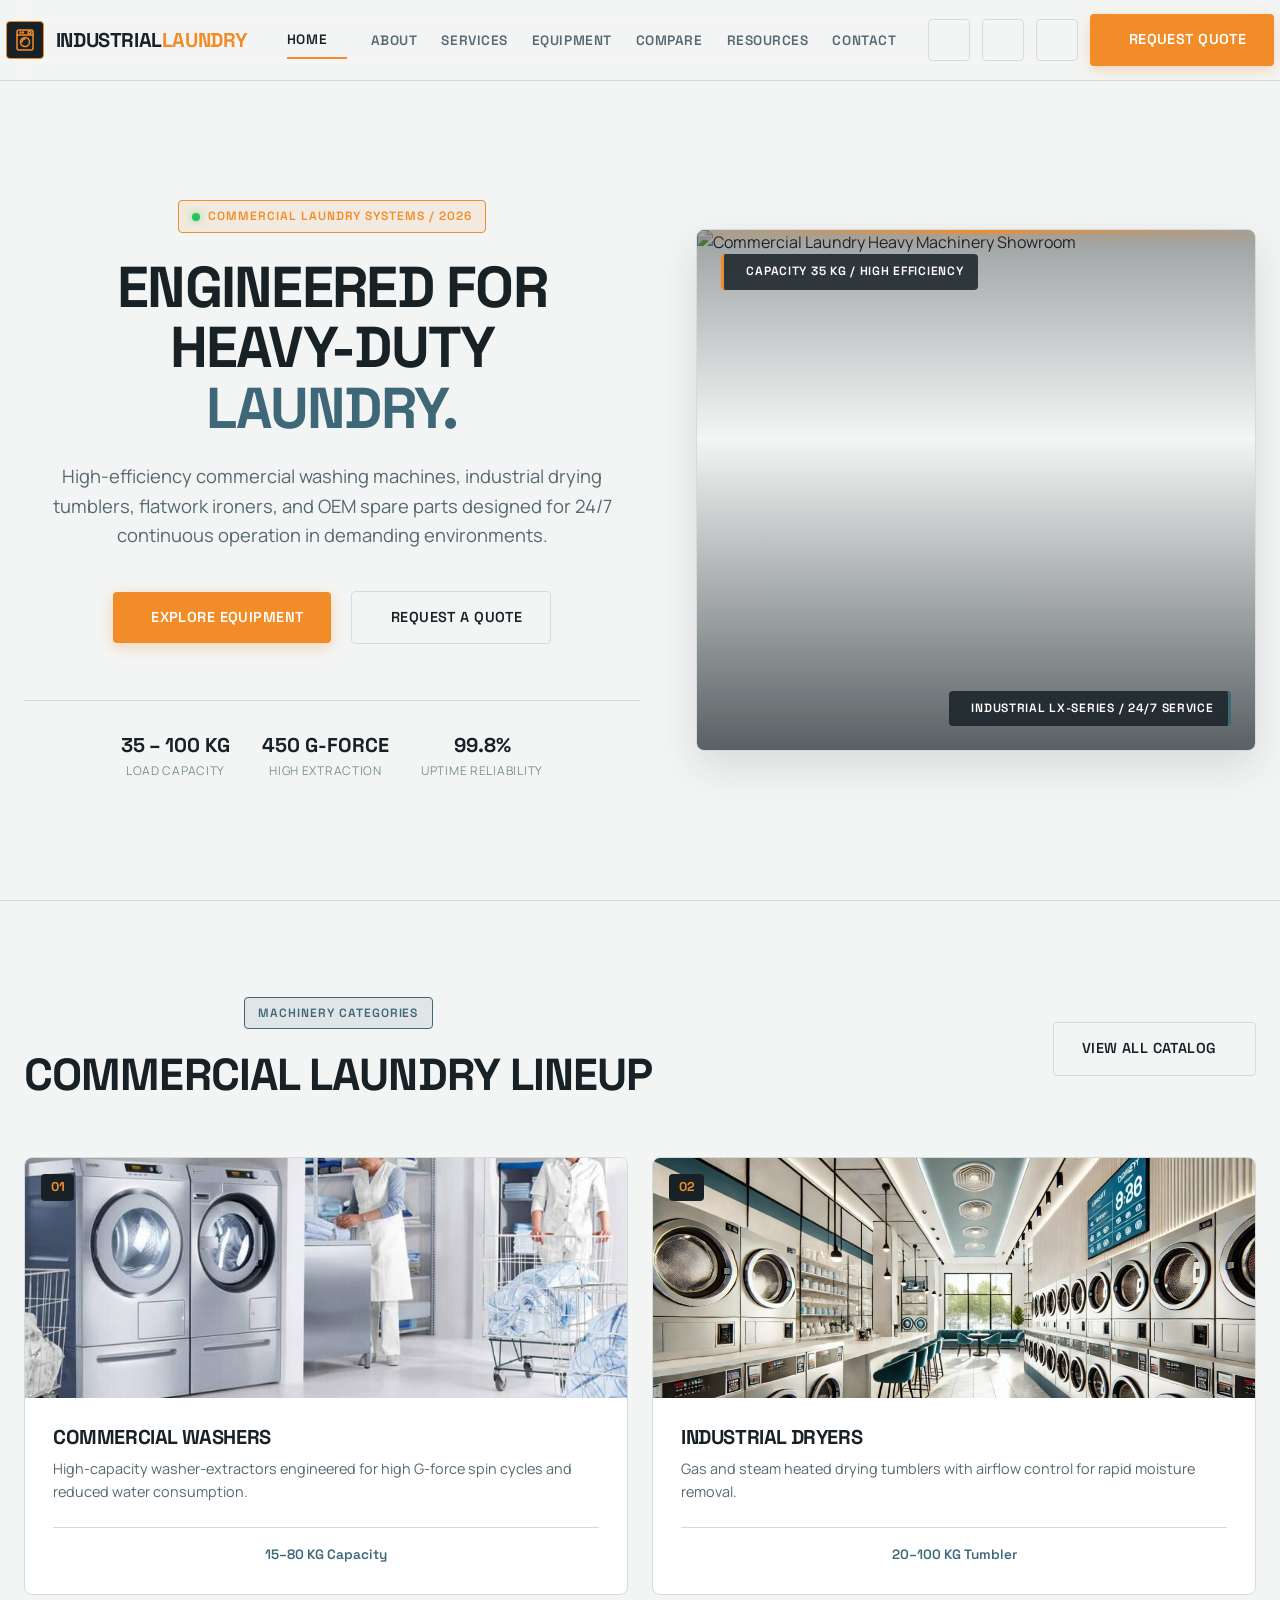
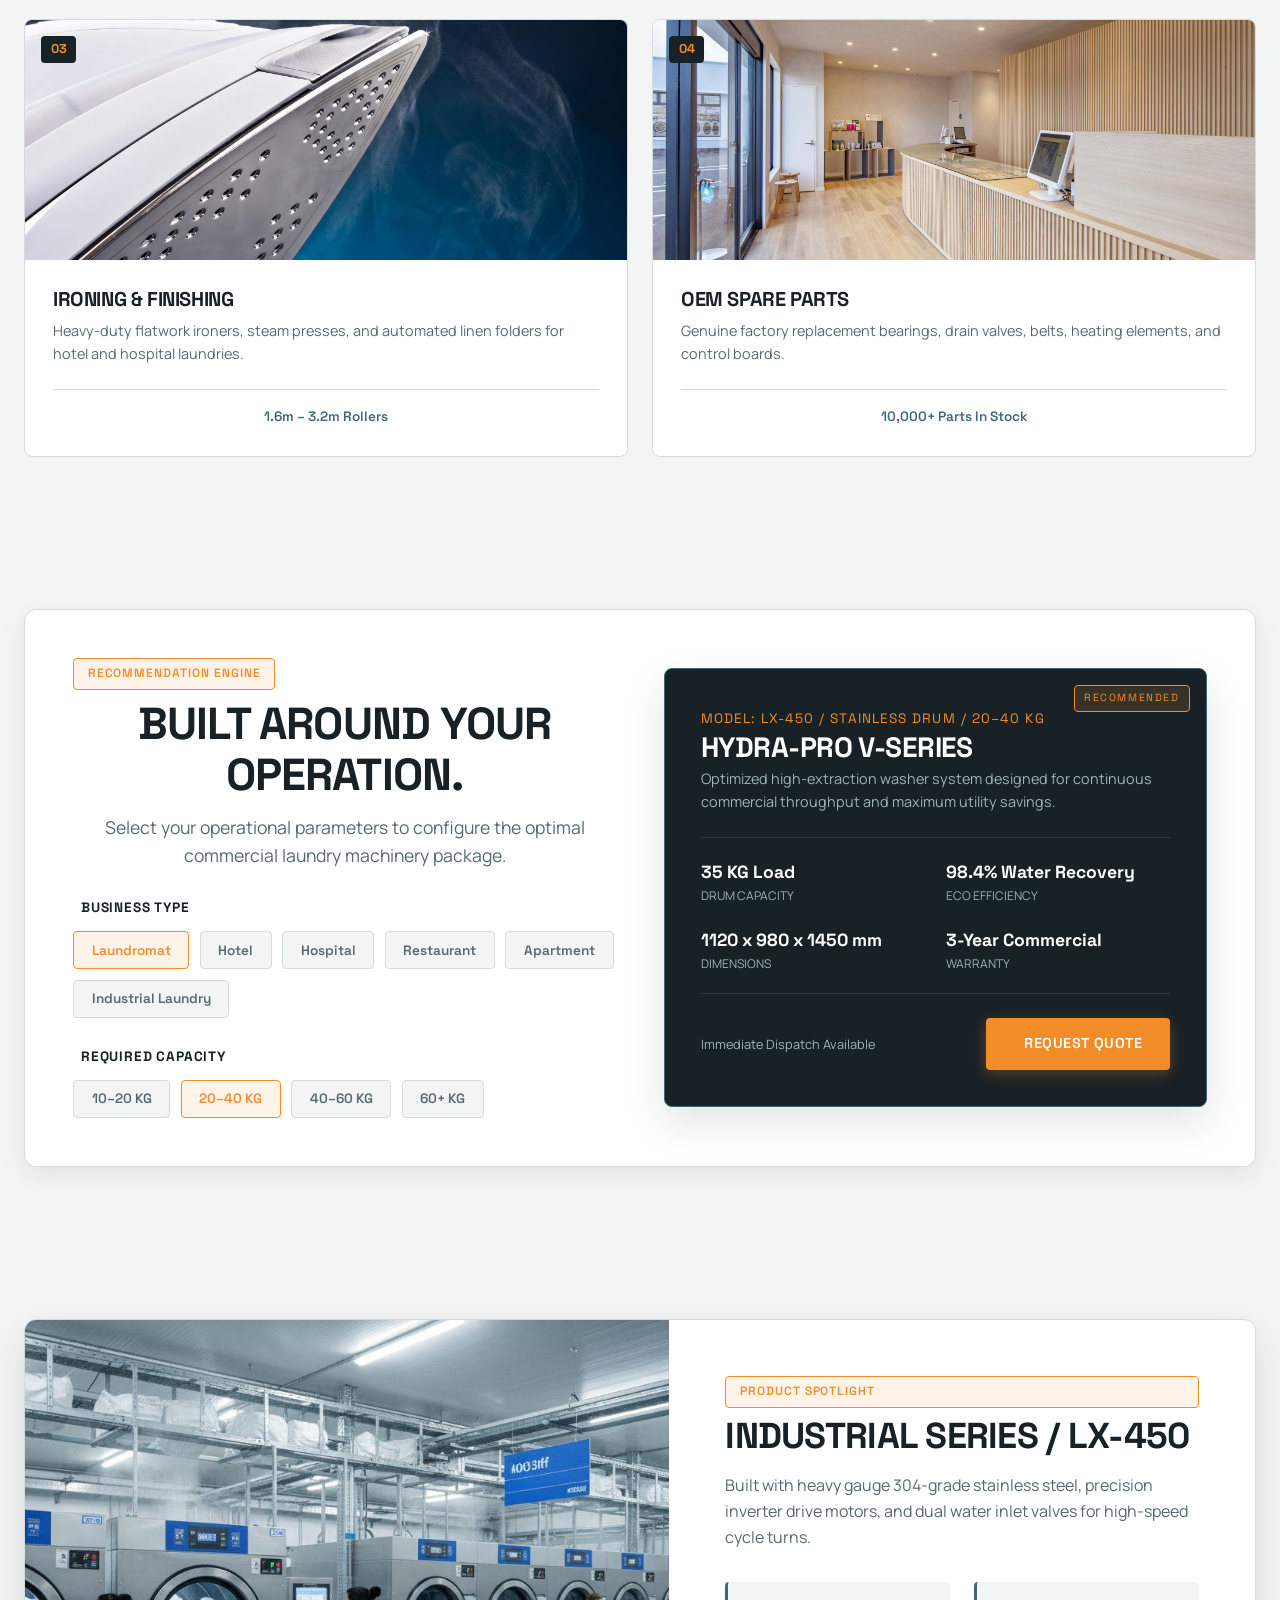
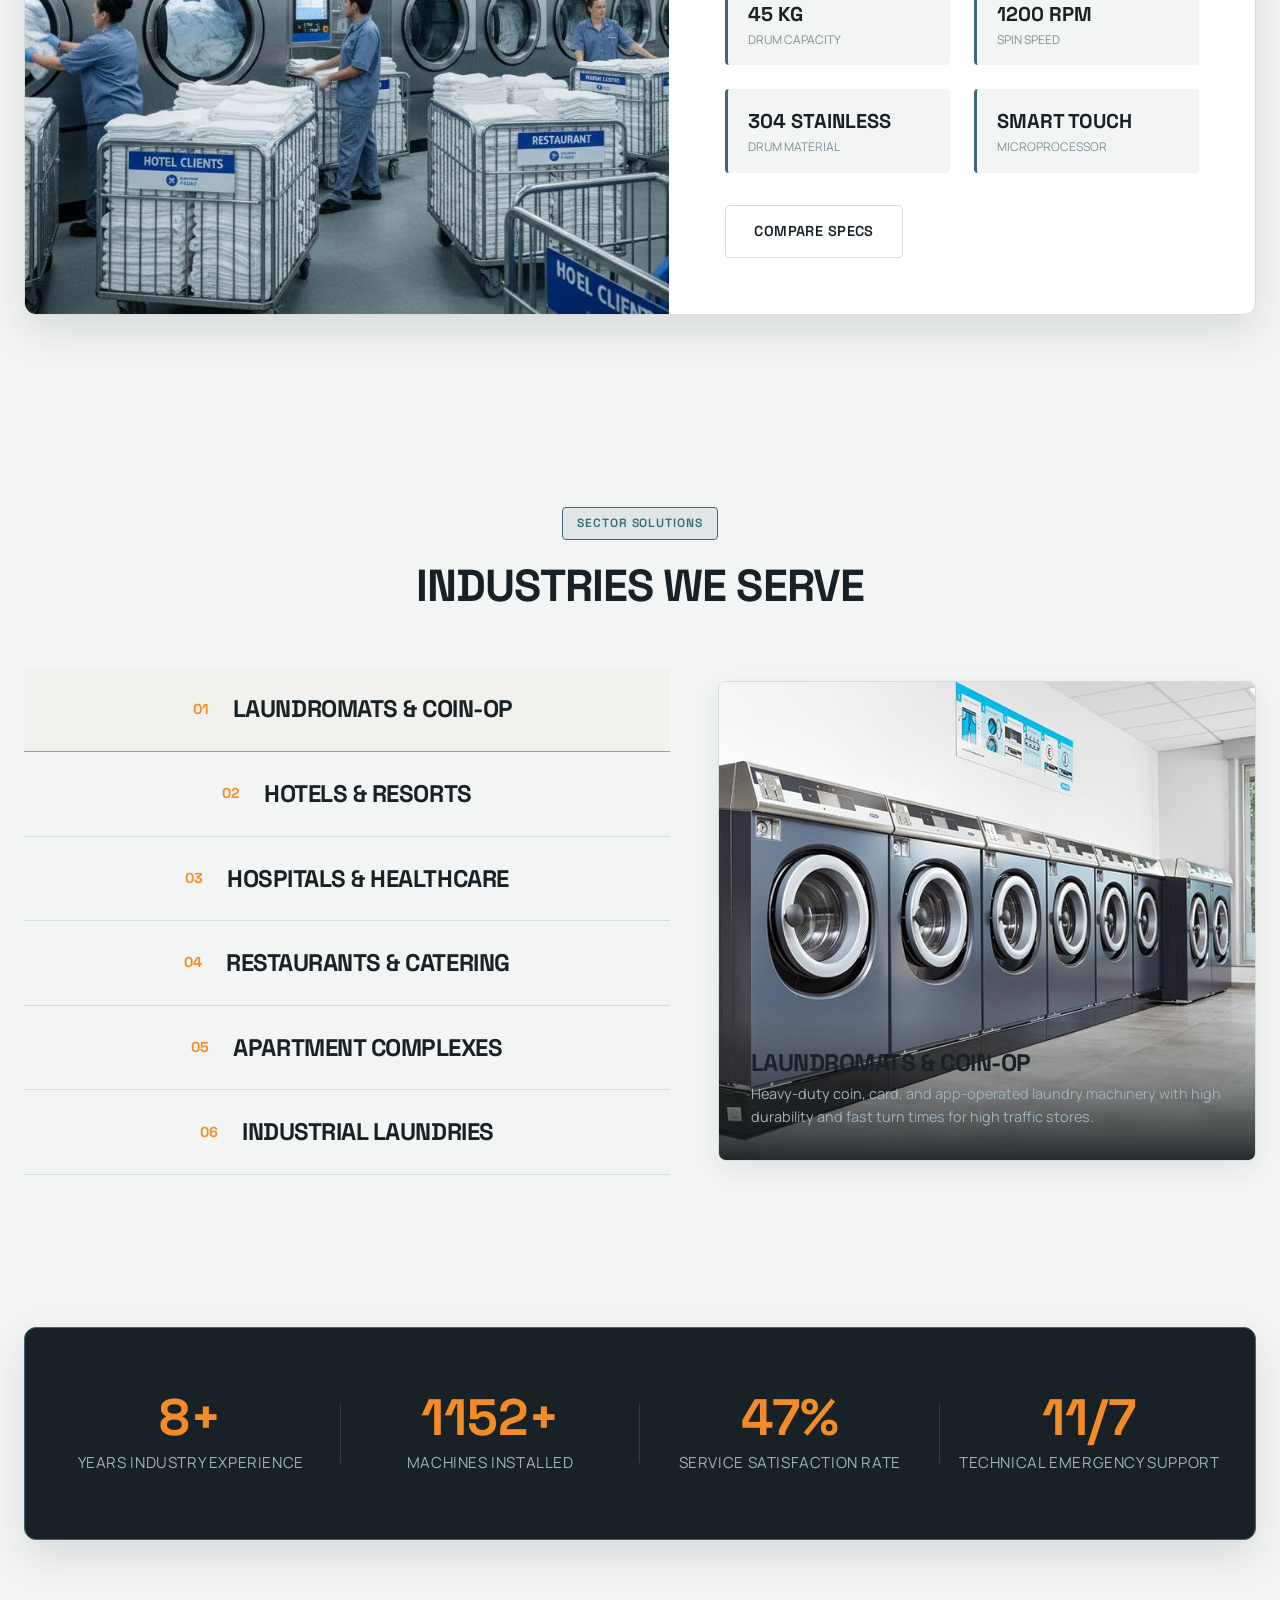
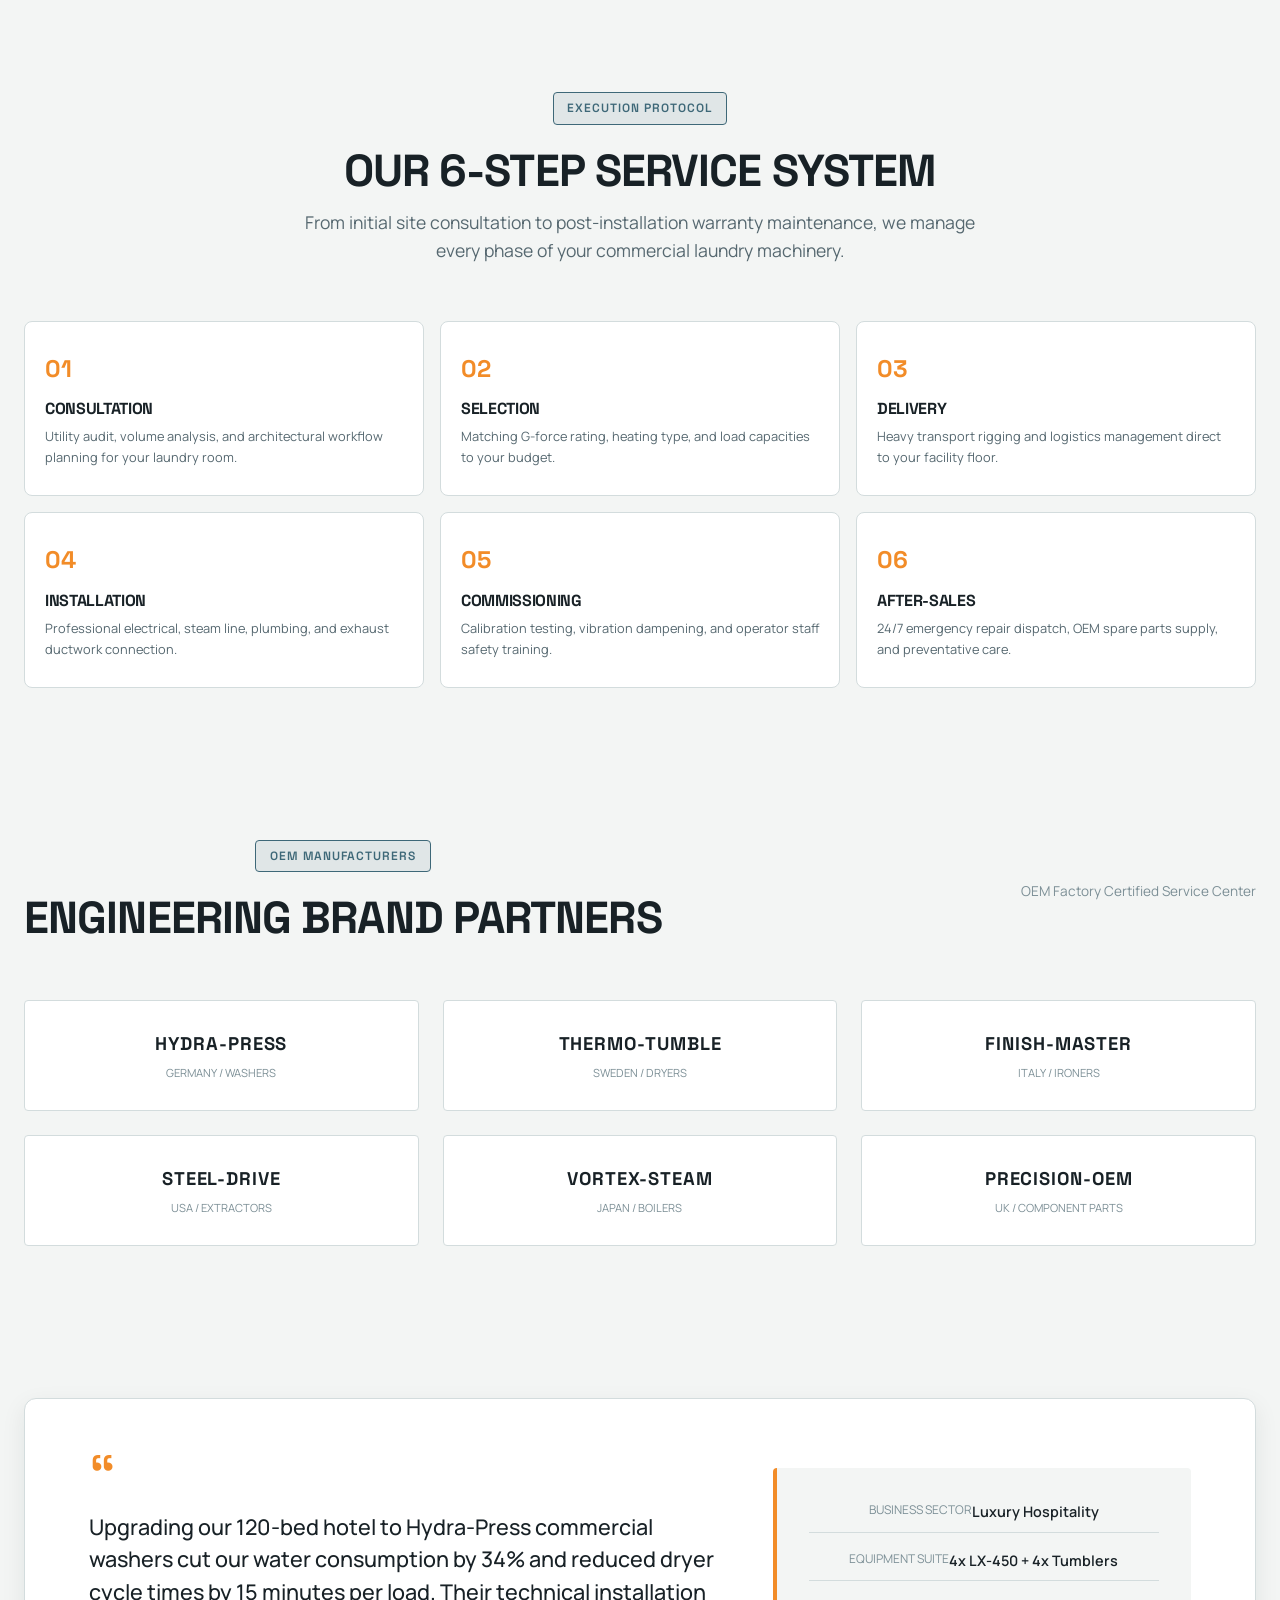
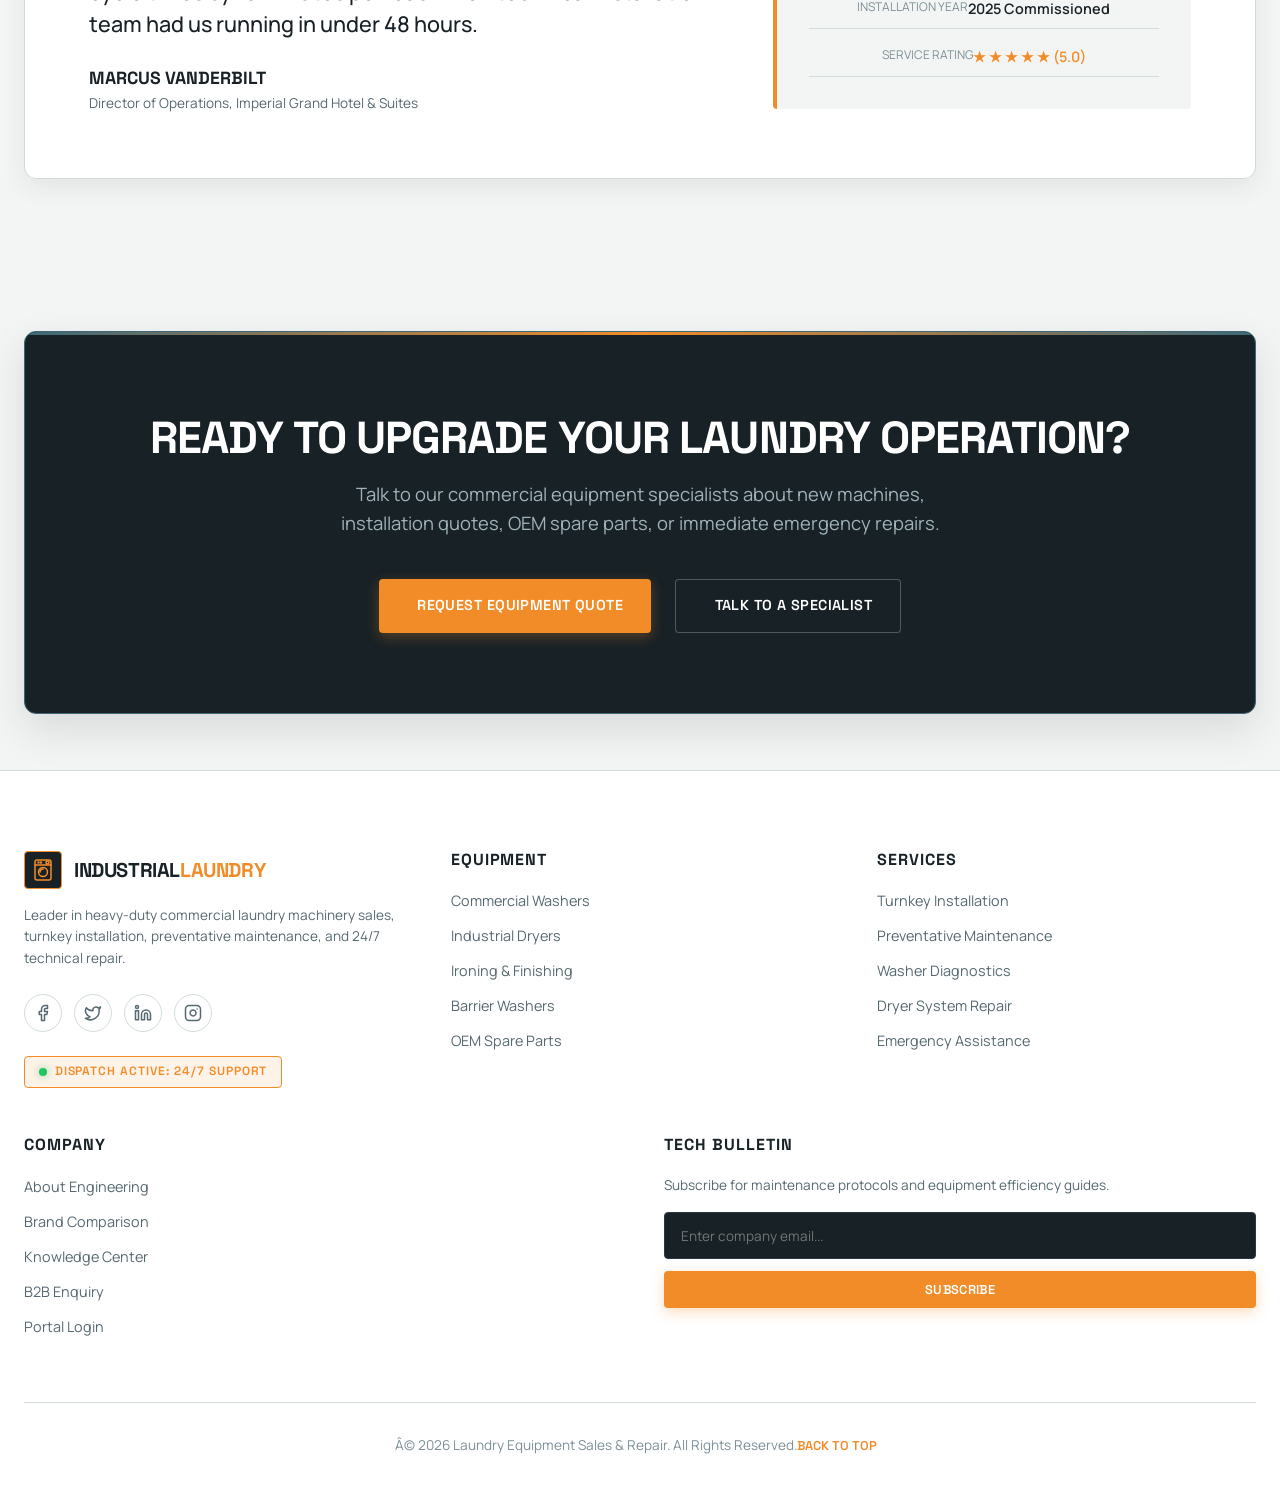
==== commit d9237067: "first commit" ====
--- a/index.html
+++ b/index.html
@@ -1,4 +1,4 @@
-﻿<!DOCTYPE html>
+<!DOCTYPE html>
 <html lang="en" data-theme="light" dir="ltr">
 <head>
   <meta charset="UTF-8">
@@ -421,7 +421,6 @@
           </div>
 
           <div class="flex" style="gap:1rem;">
-            <a href="product-details.html" class="btn btn-primary">View Technical Details <i data-lucide="arrow-right"></i></a>
             <a href="comparison.html" class="btn btn-outline">Compare Specs</a>
           </div>
         </div>
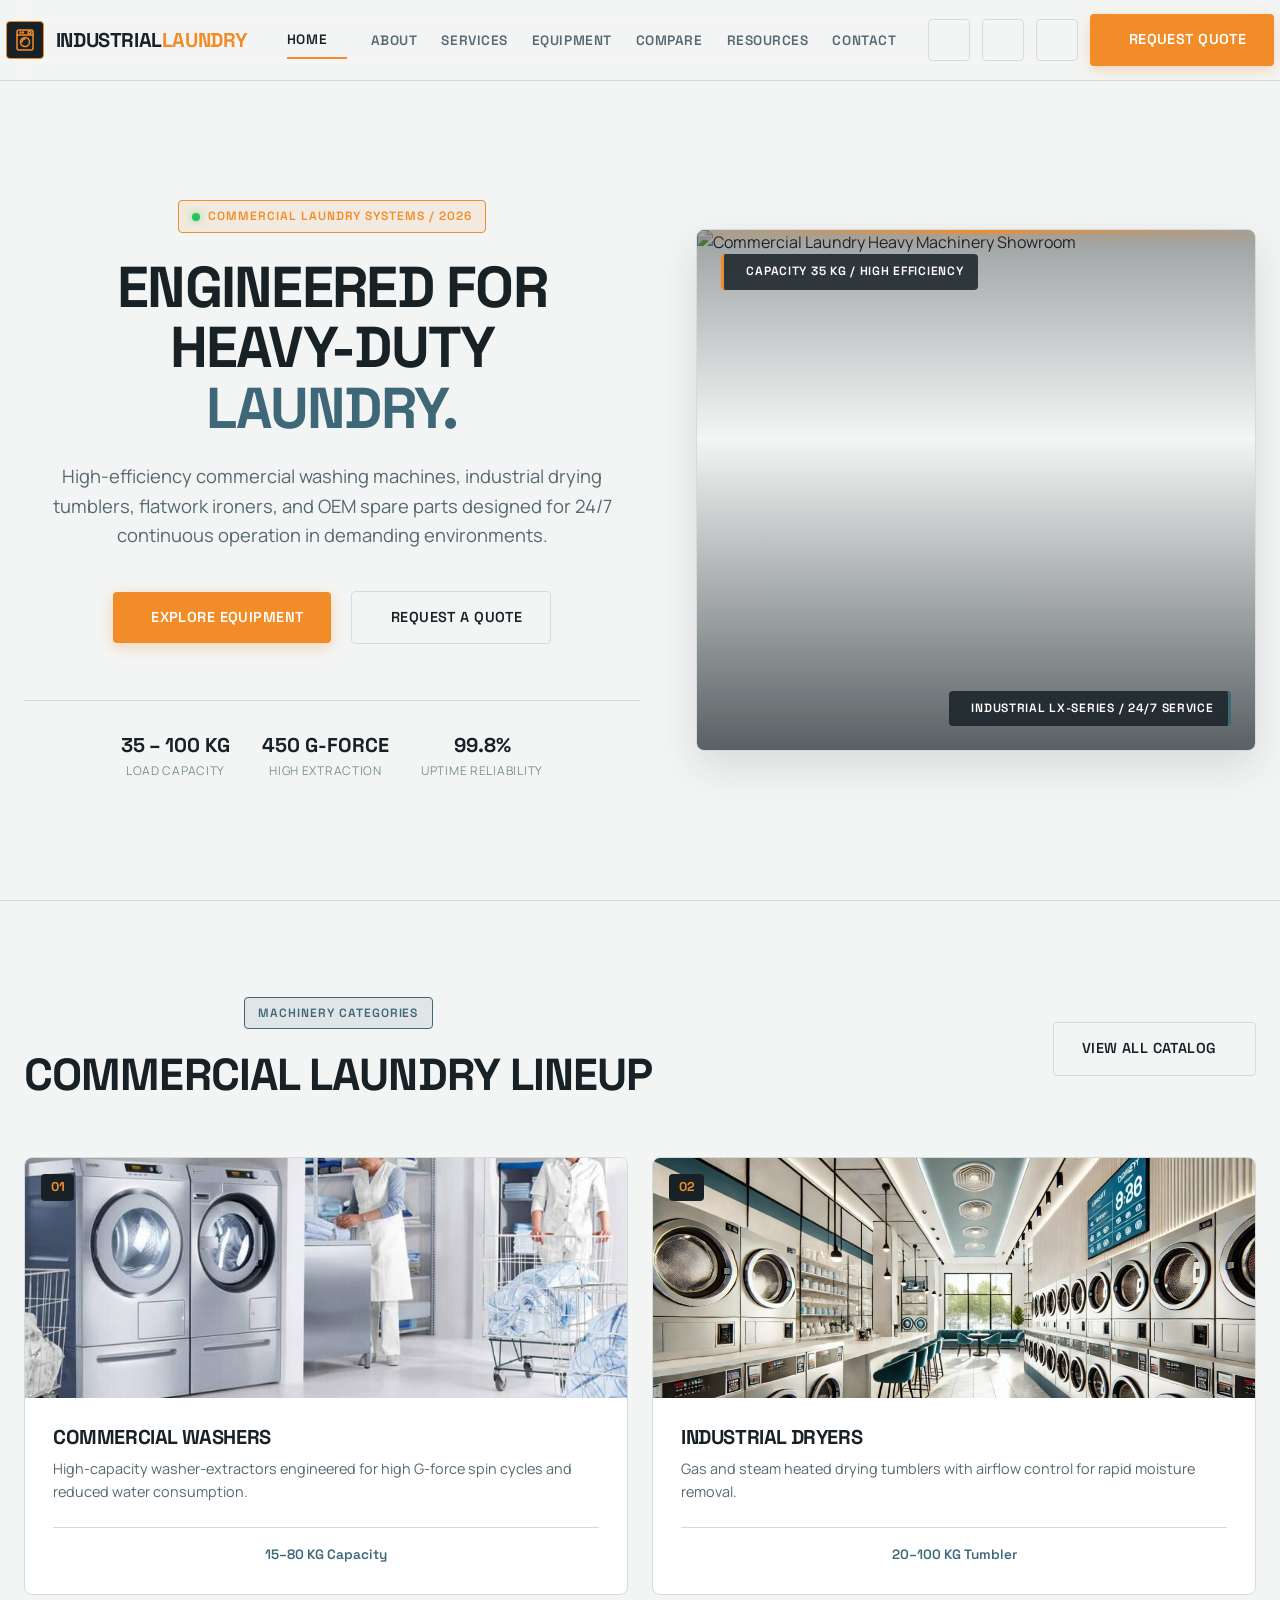
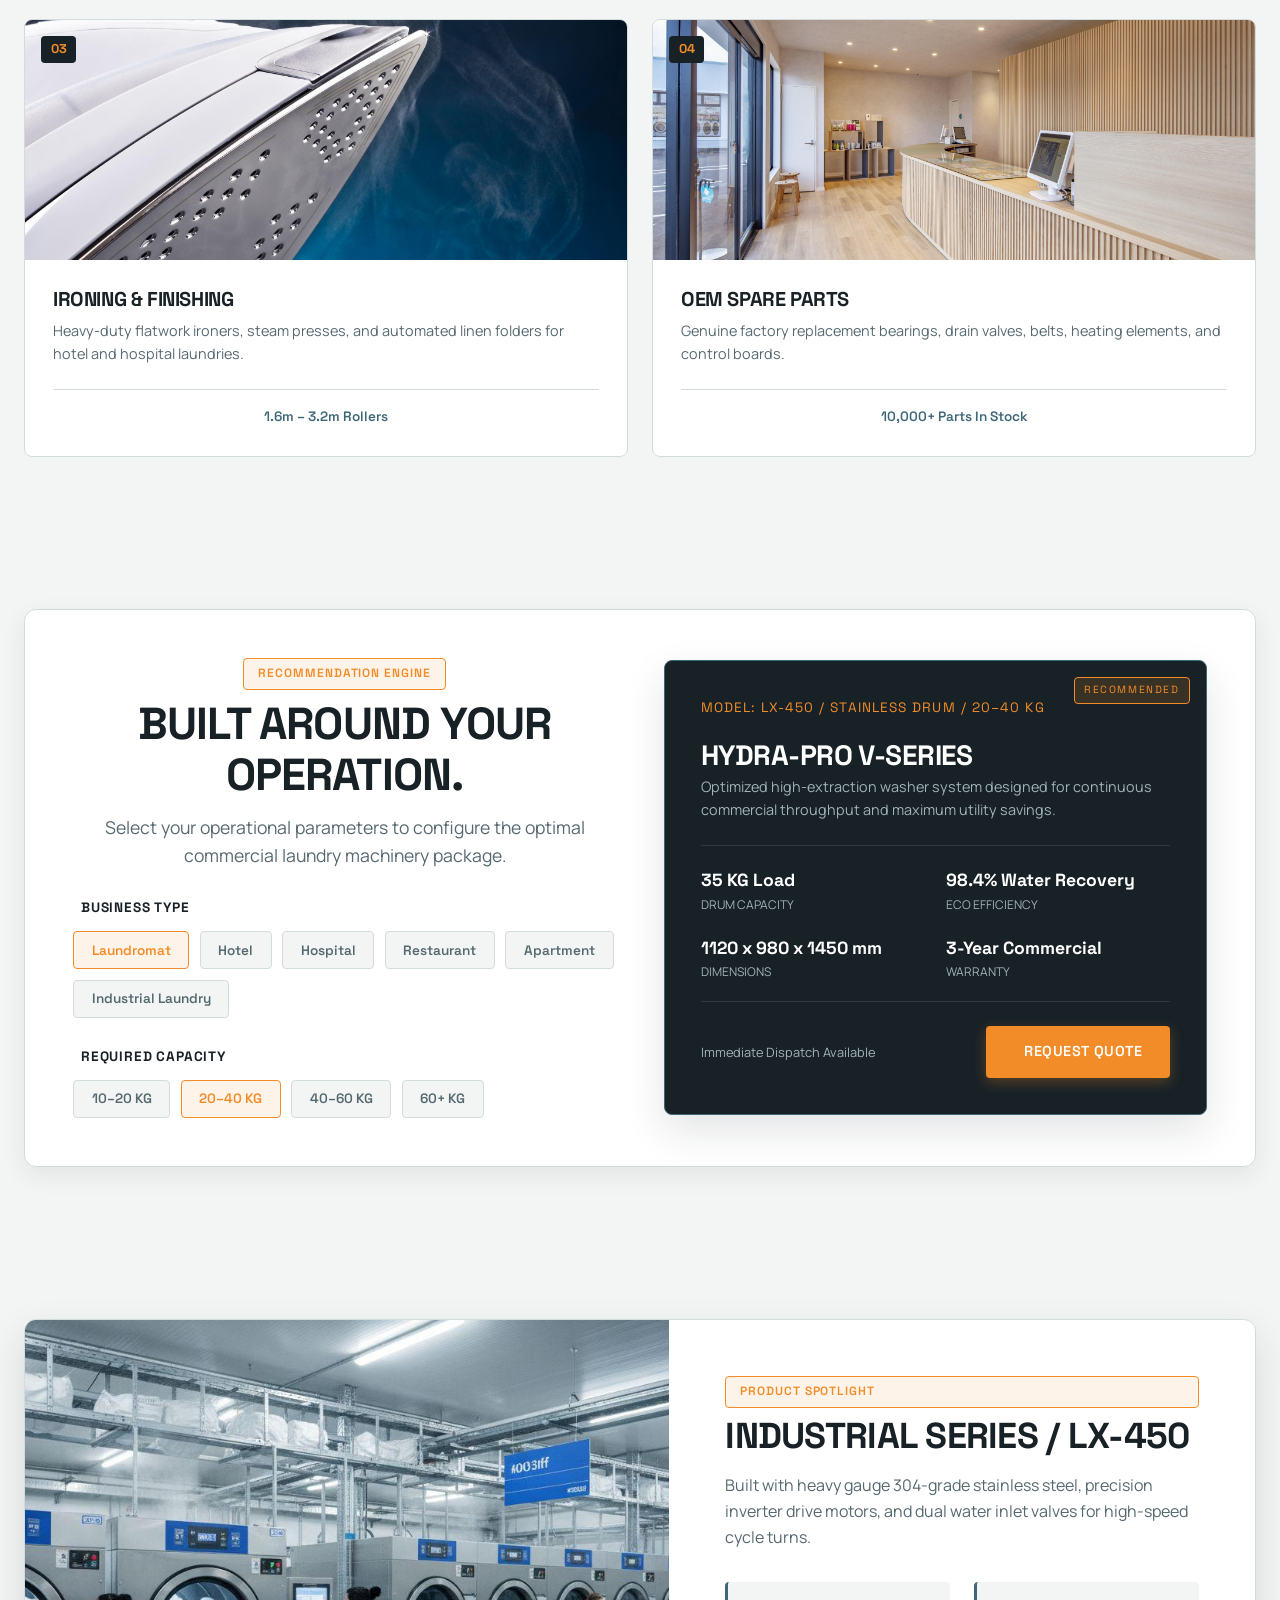
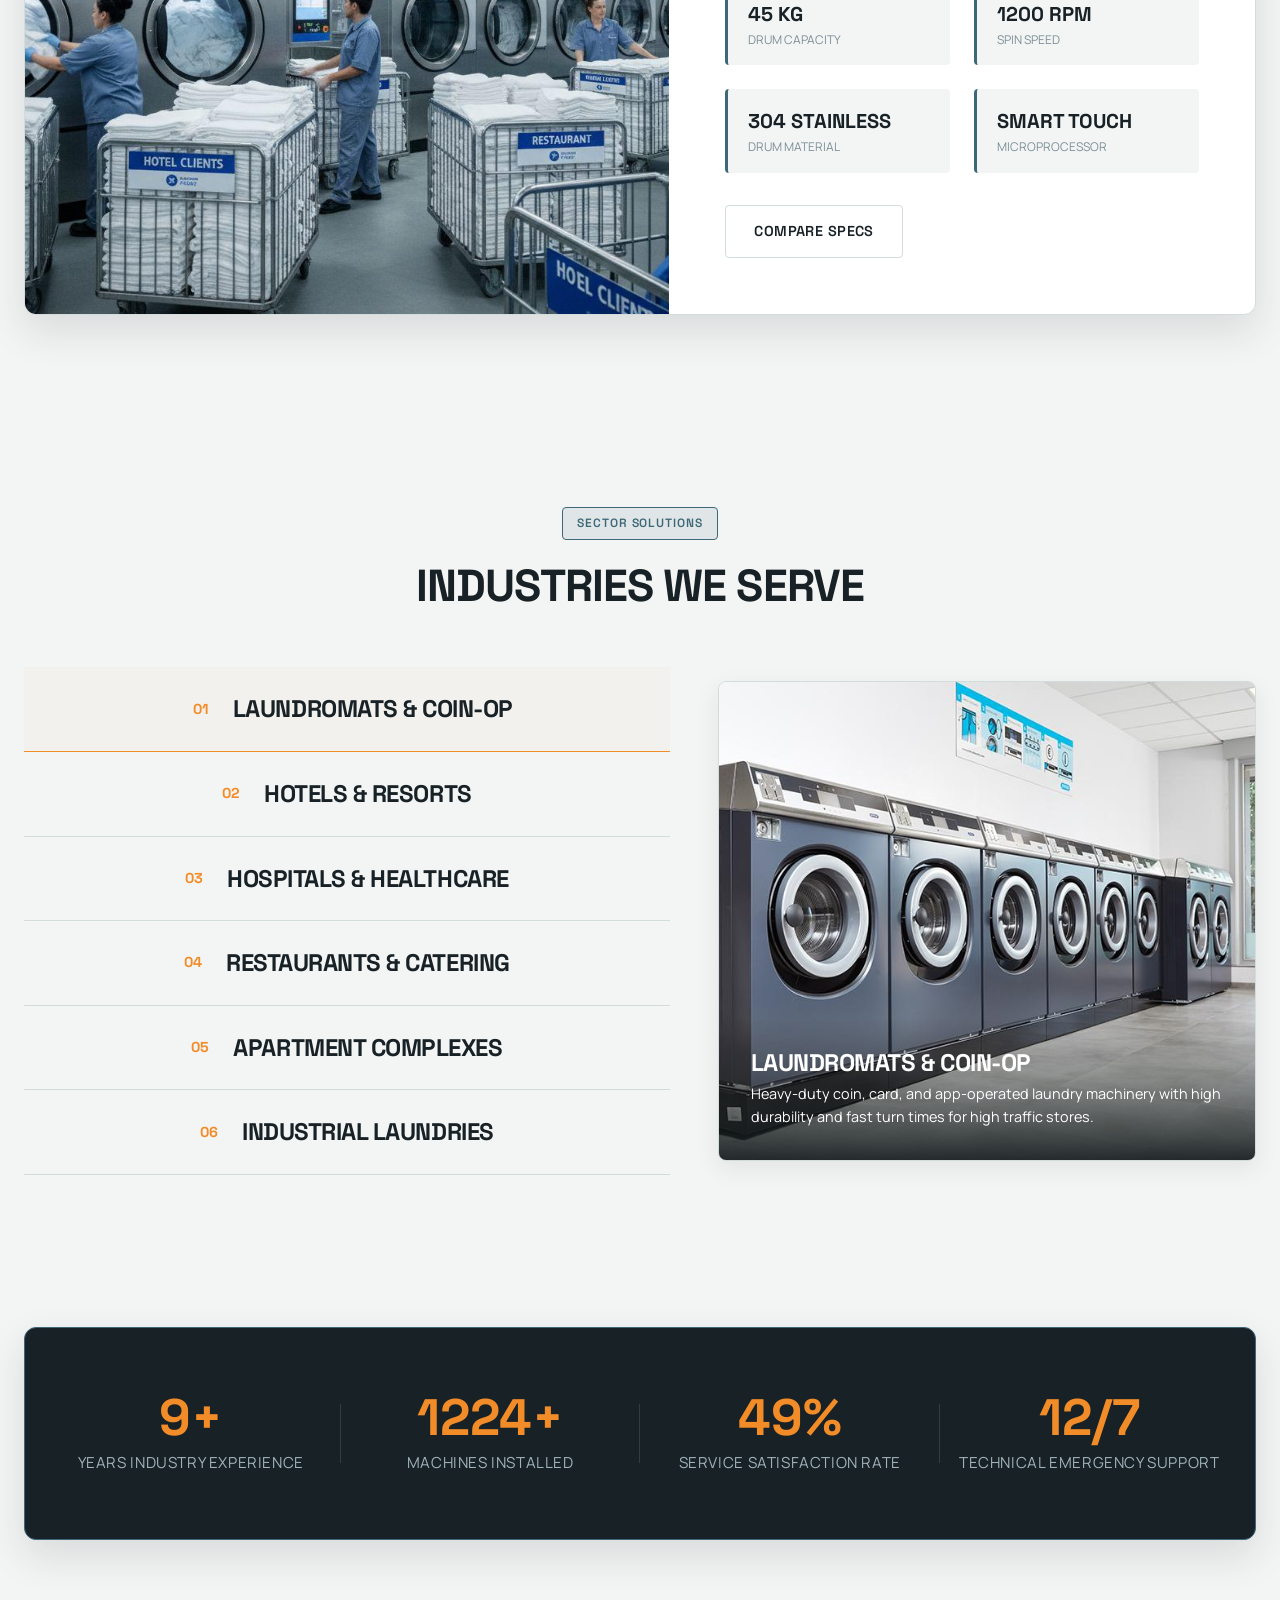
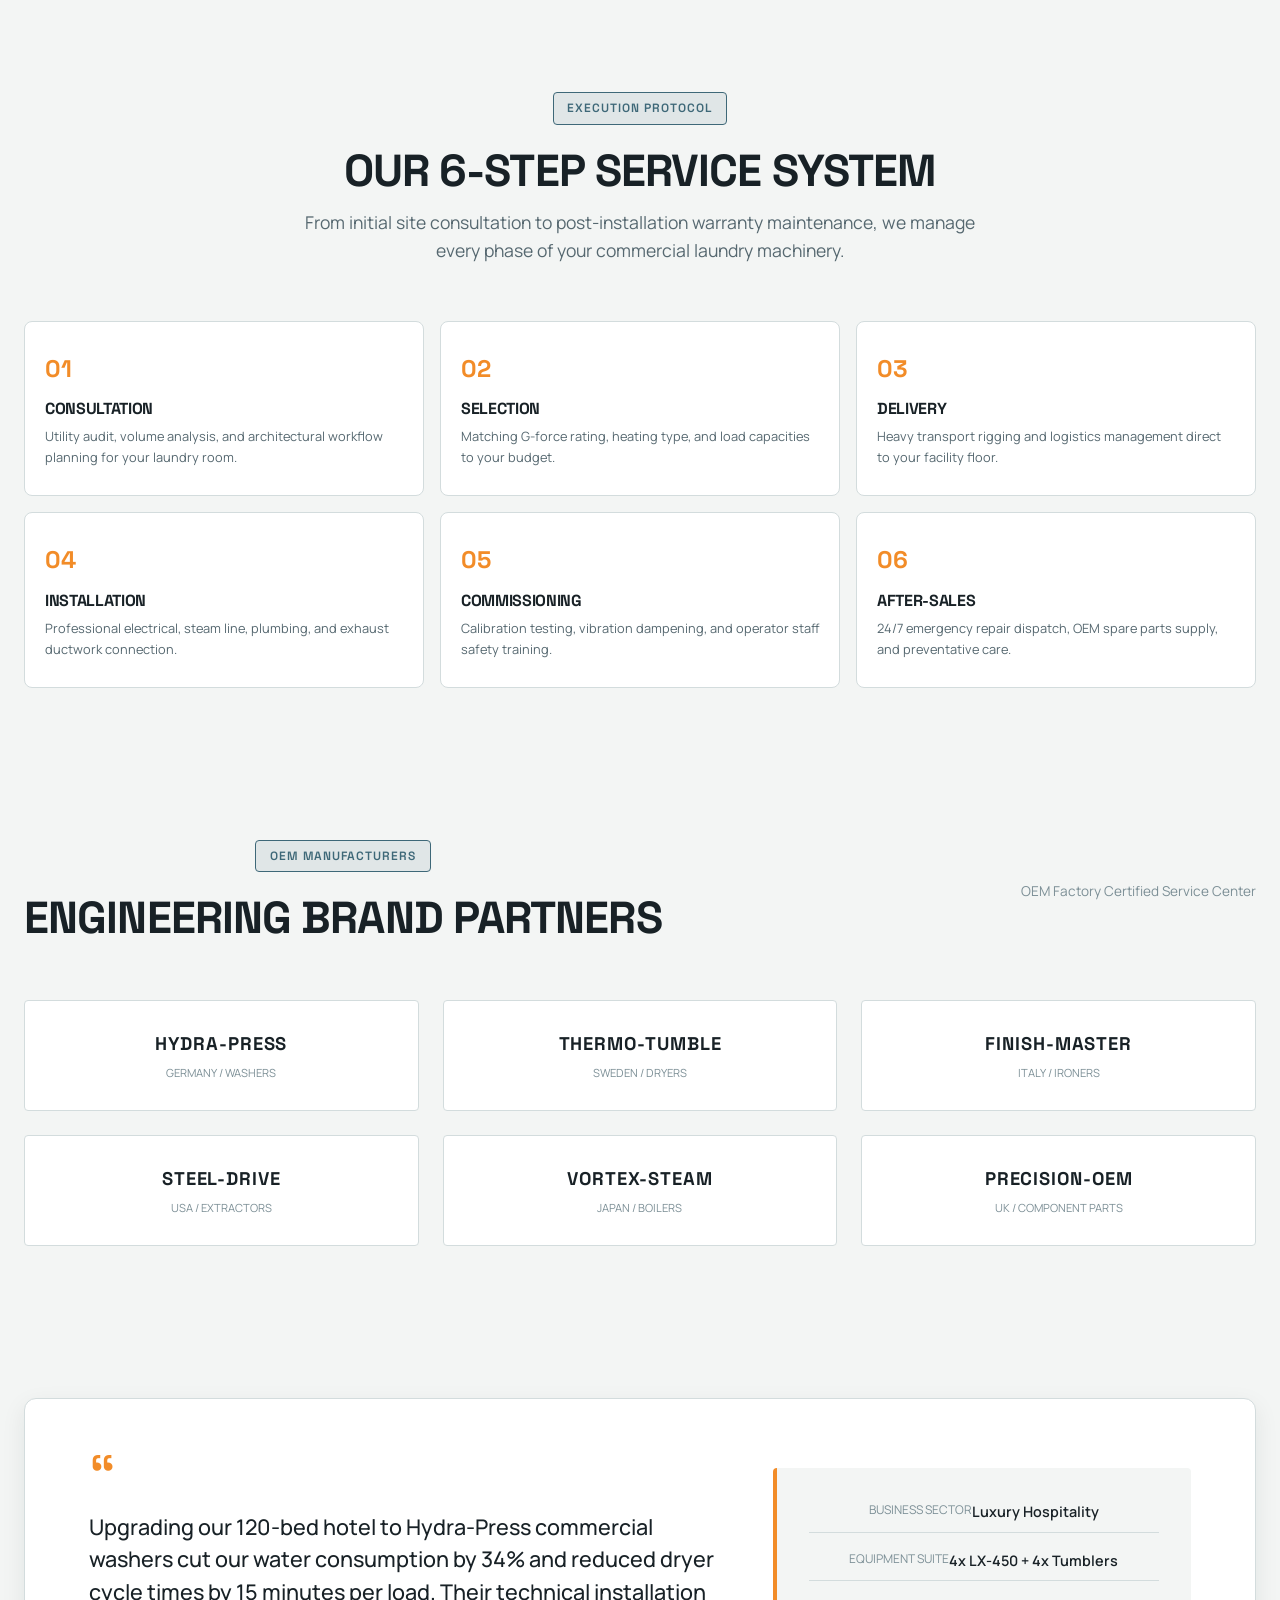
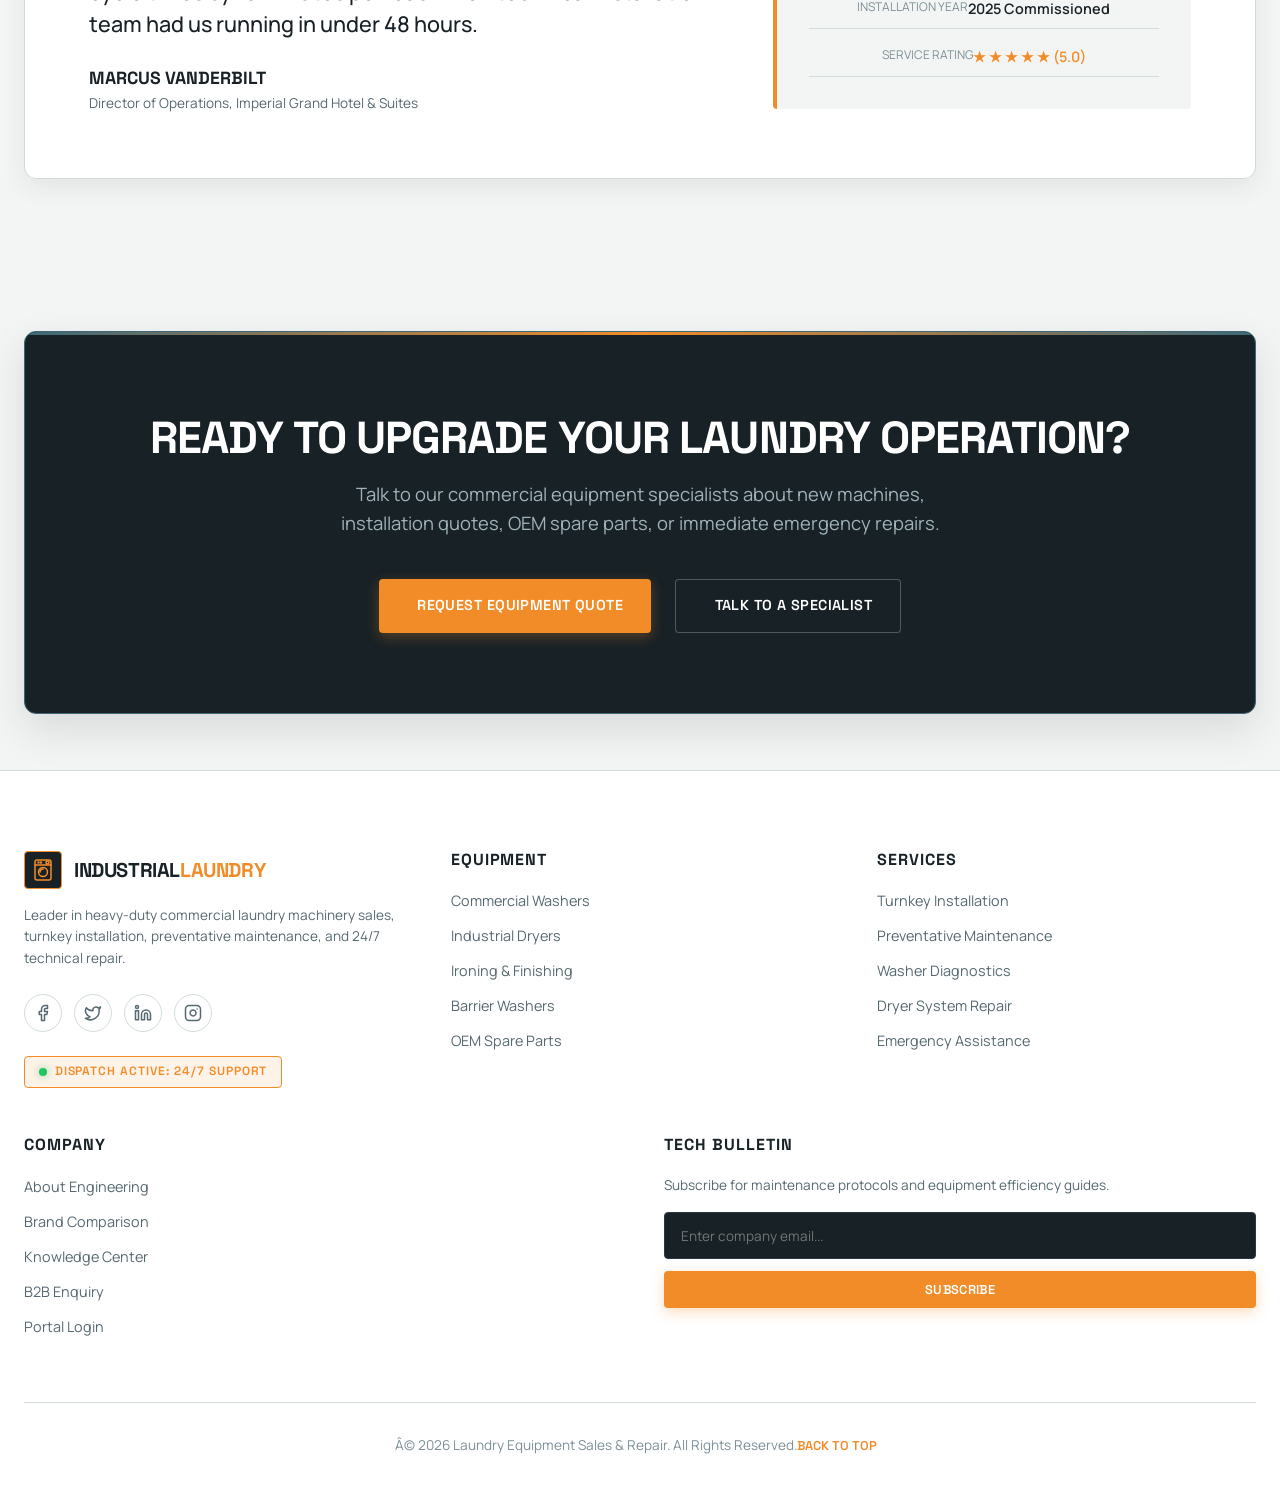
==== commit 6c86a269: "second commit" ====
--- a/index.html
+++ b/index.html
@@ -318,7 +318,7 @@
         <div class="selector-grid">
           <!-- Controls Form -->
           <div class="selector-form">
-            <div>
+            <div style="text-align: center;">
               <span class="tech-badge tech-badge-accent">RECOMMENDATION ENGINE</span>
               <h2 class="section-title" style="margin-top: 0.5rem;">BUILT AROUND YOUR OPERATION.</h2>
               <p class="section-subtitle">Select your operational parameters to configure the optimal commercial laundry machinery package.</p>
@@ -494,8 +494,8 @@
         <div class="industry-media-preview">
           <img id="industry-preview-img" src="./image/Washing Machines.jpg" alt="Industry Preview" loading="lazy">
           <div class="industry-overlay-info">
-            <h3 id="industry-preview-title" style="font-size:1.5rem; text-transform:uppercase;">LAUNDROMATS & COIN-OP</h3>
-            <p id="industry-preview-desc" style="font-size:0.9rem; color:#A0B2BA; margin-top:0.35rem;">Heavy-duty coin, card, and app-operated laundry machinery with high durability and fast turn times for high traffic stores.</p>
+            <h3 id="industry-preview-title" style="font-size:1.5rem; text-transform:uppercase; color:#FFFFFF;">LAUNDROMATS & COIN-OP</h3>
+            <p id="industry-preview-desc" style="font-size:0.9rem; color:#FFFFFF; margin-top:0.35rem;">Heavy-duty coin, card, and app-operated laundry machinery with high durability and fast turn times for high traffic stores.</p>
           </div>
         </div>
       </div>
--- a/assets/css/style.css
+++ b/assets/css/style.css
@@ -586,11 +586,23 @@
 }
 
 .drawer-header {
-  padding: 1.5rem 2rem;
+  padding: 1.25rem 1.25rem;
   border-bottom: 1px solid var(--border-tech);
   display: flex;
   align-items: center;
   justify-content: space-between;
+  gap: 0.5rem;
+}
+
+.drawer-header .brand-logo {
+  flex-shrink: 1;
+  min-width: 0;
+  font-size: clamp(0.75rem, 4.5vw, 1.15rem) !important;
+}
+
+.drawer-header .brand-logo-text {
+  white-space: nowrap;
+  line-height: 1.2;
 }
 
 .drawer-title {
@@ -1030,11 +1042,13 @@
 }
 
 .rec-model {
+  display: block;
   font-family: var(--font-heading);
   font-size: 0.85rem;
   color: var(--accent);
   letter-spacing: 0.08em;
   margin-bottom: 1.25rem;
+  padding-right: 7.5rem;
 }
 
 .rec-specs-grid {
@@ -1927,6 +1941,10 @@
   }
   .spotlight-info {
     padding: 2rem 1.5rem;
+    text-align: center;
+  }
+  .spotlight-info .flex {
+    justify-content: center;
   }
   .spotlight-media {
     min-height: 320px;
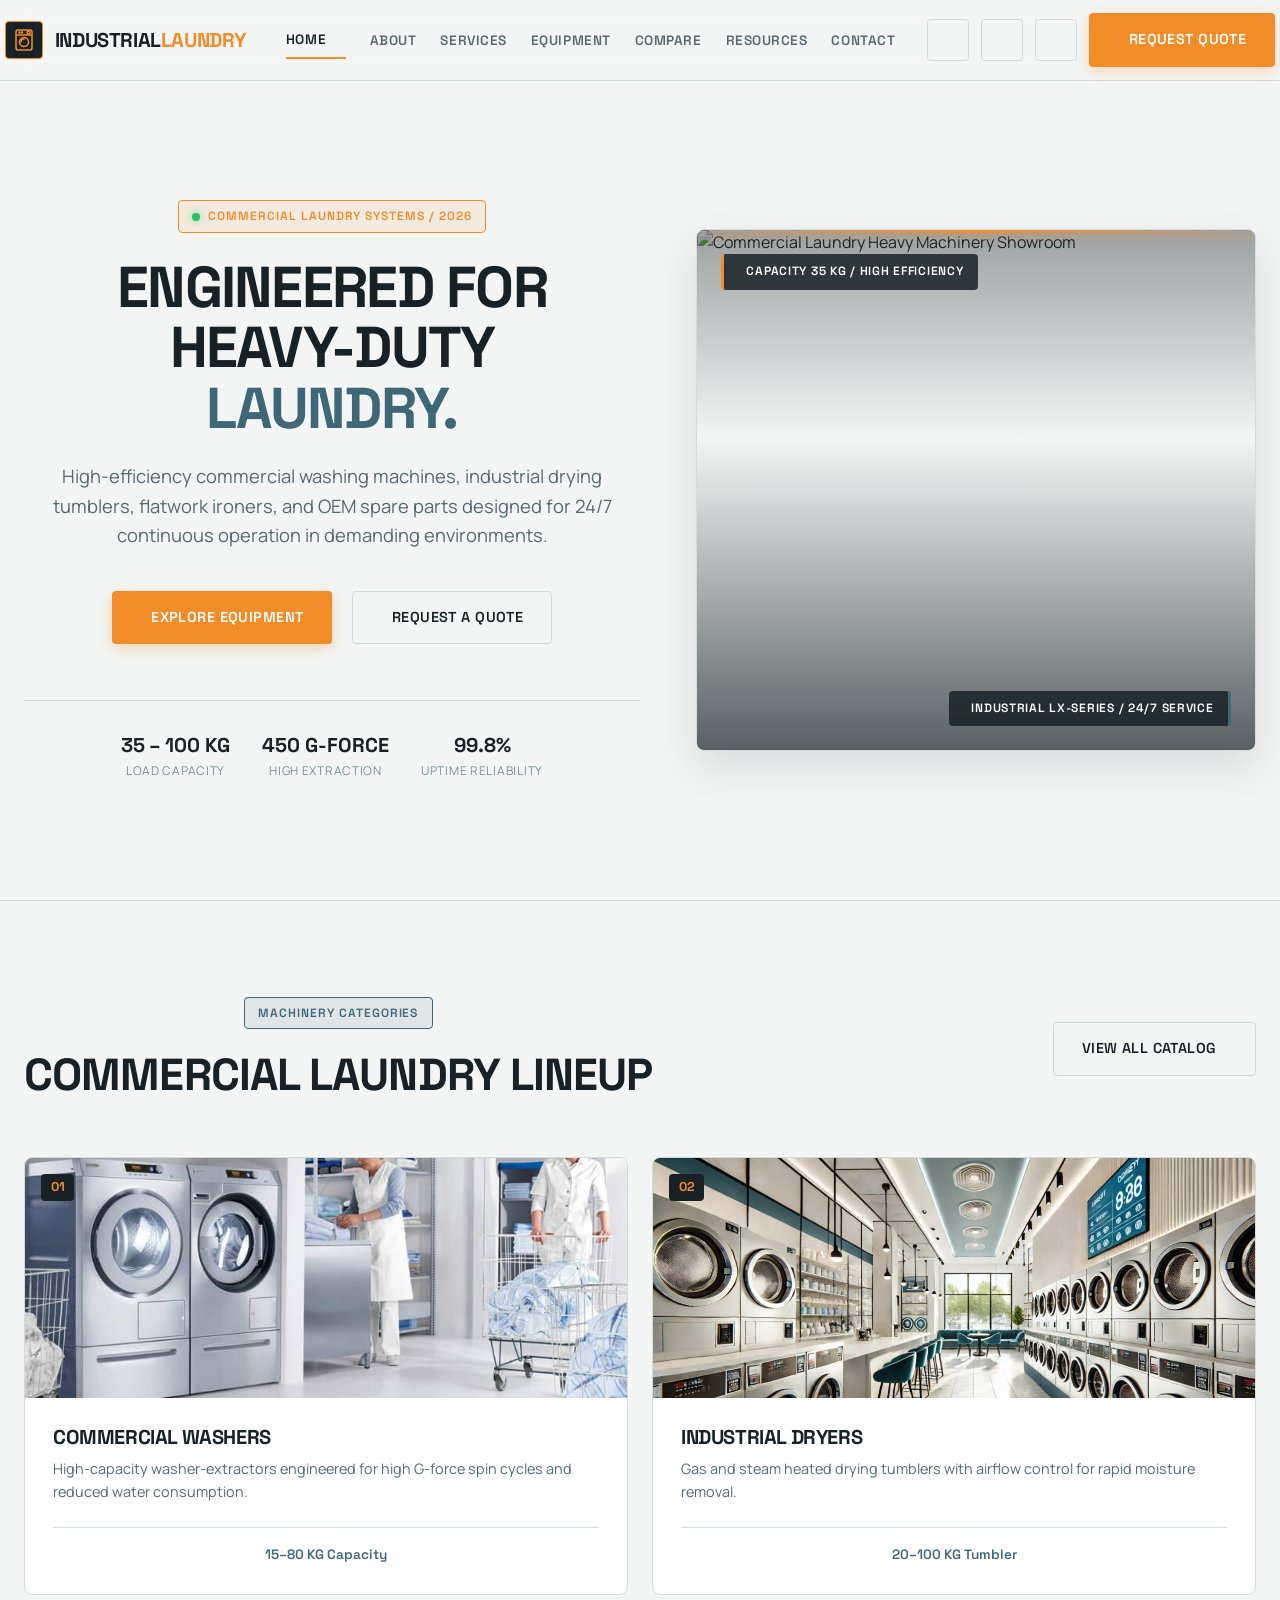
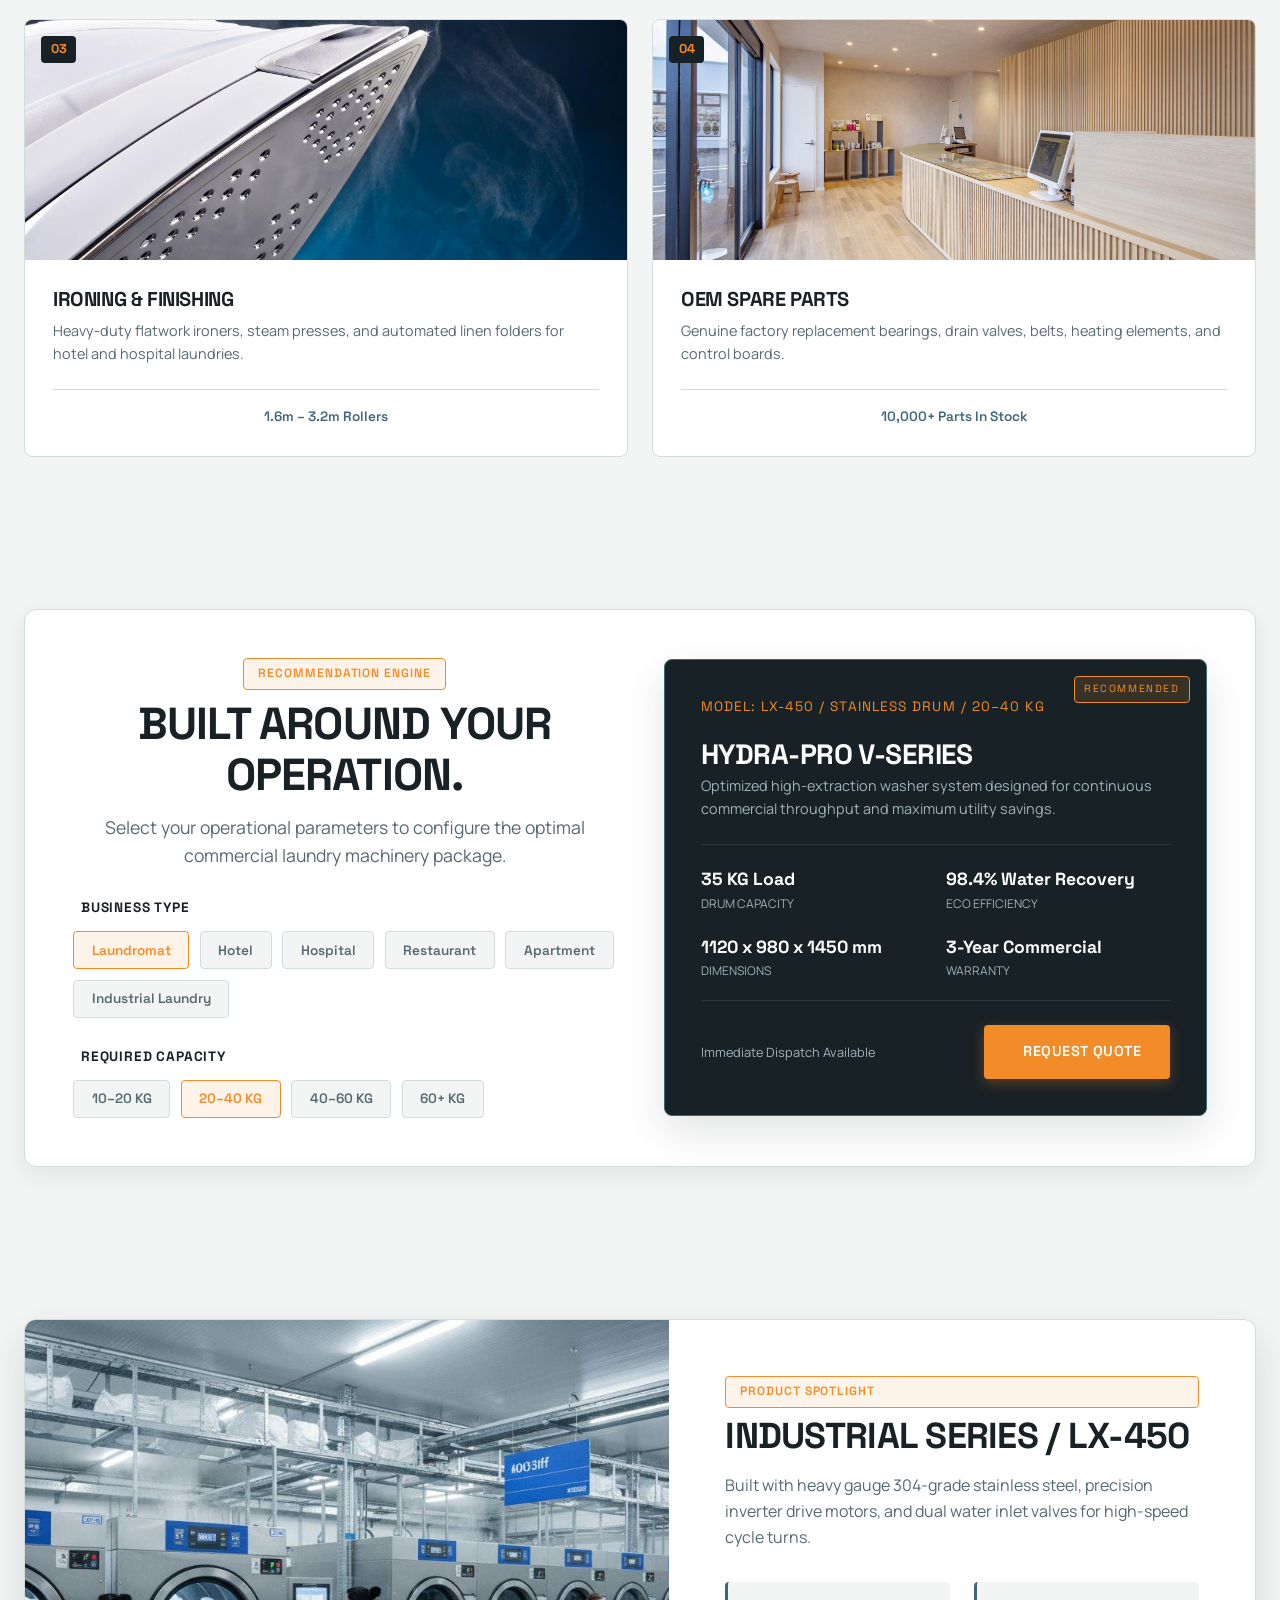
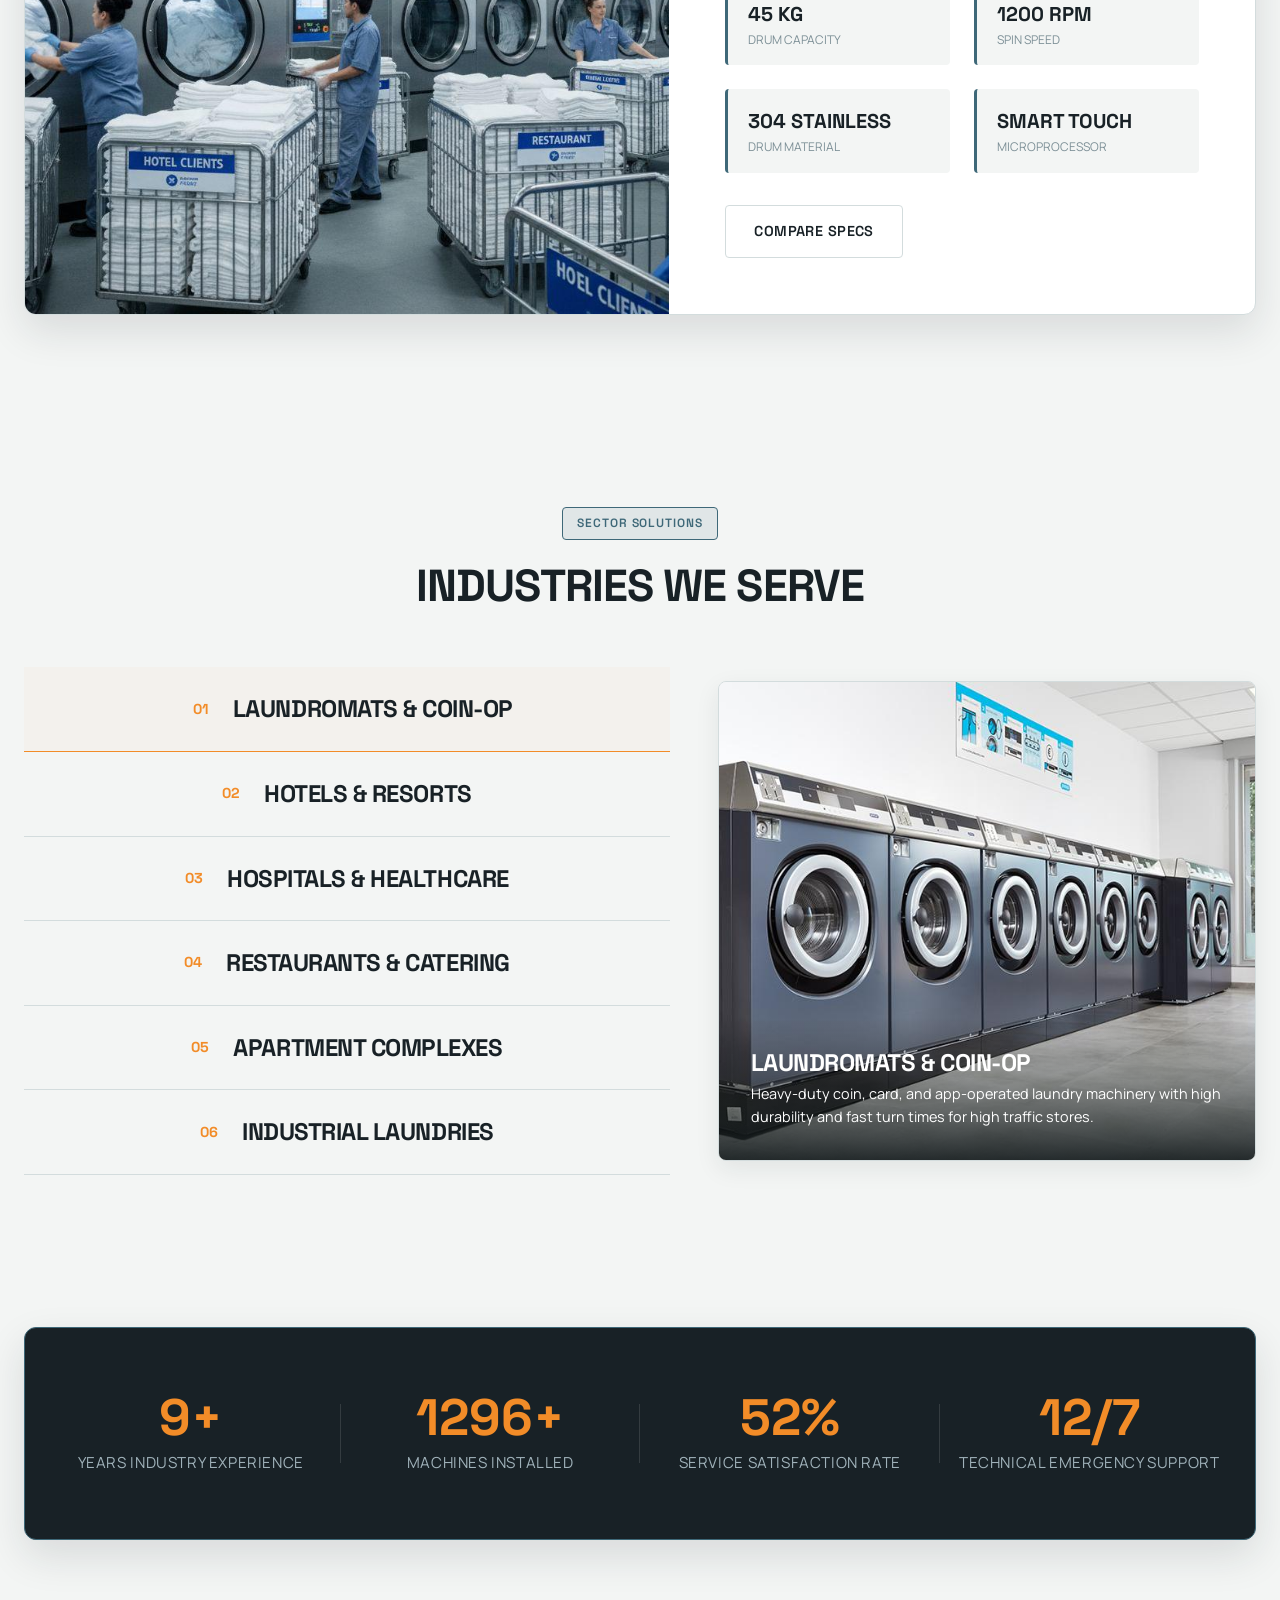
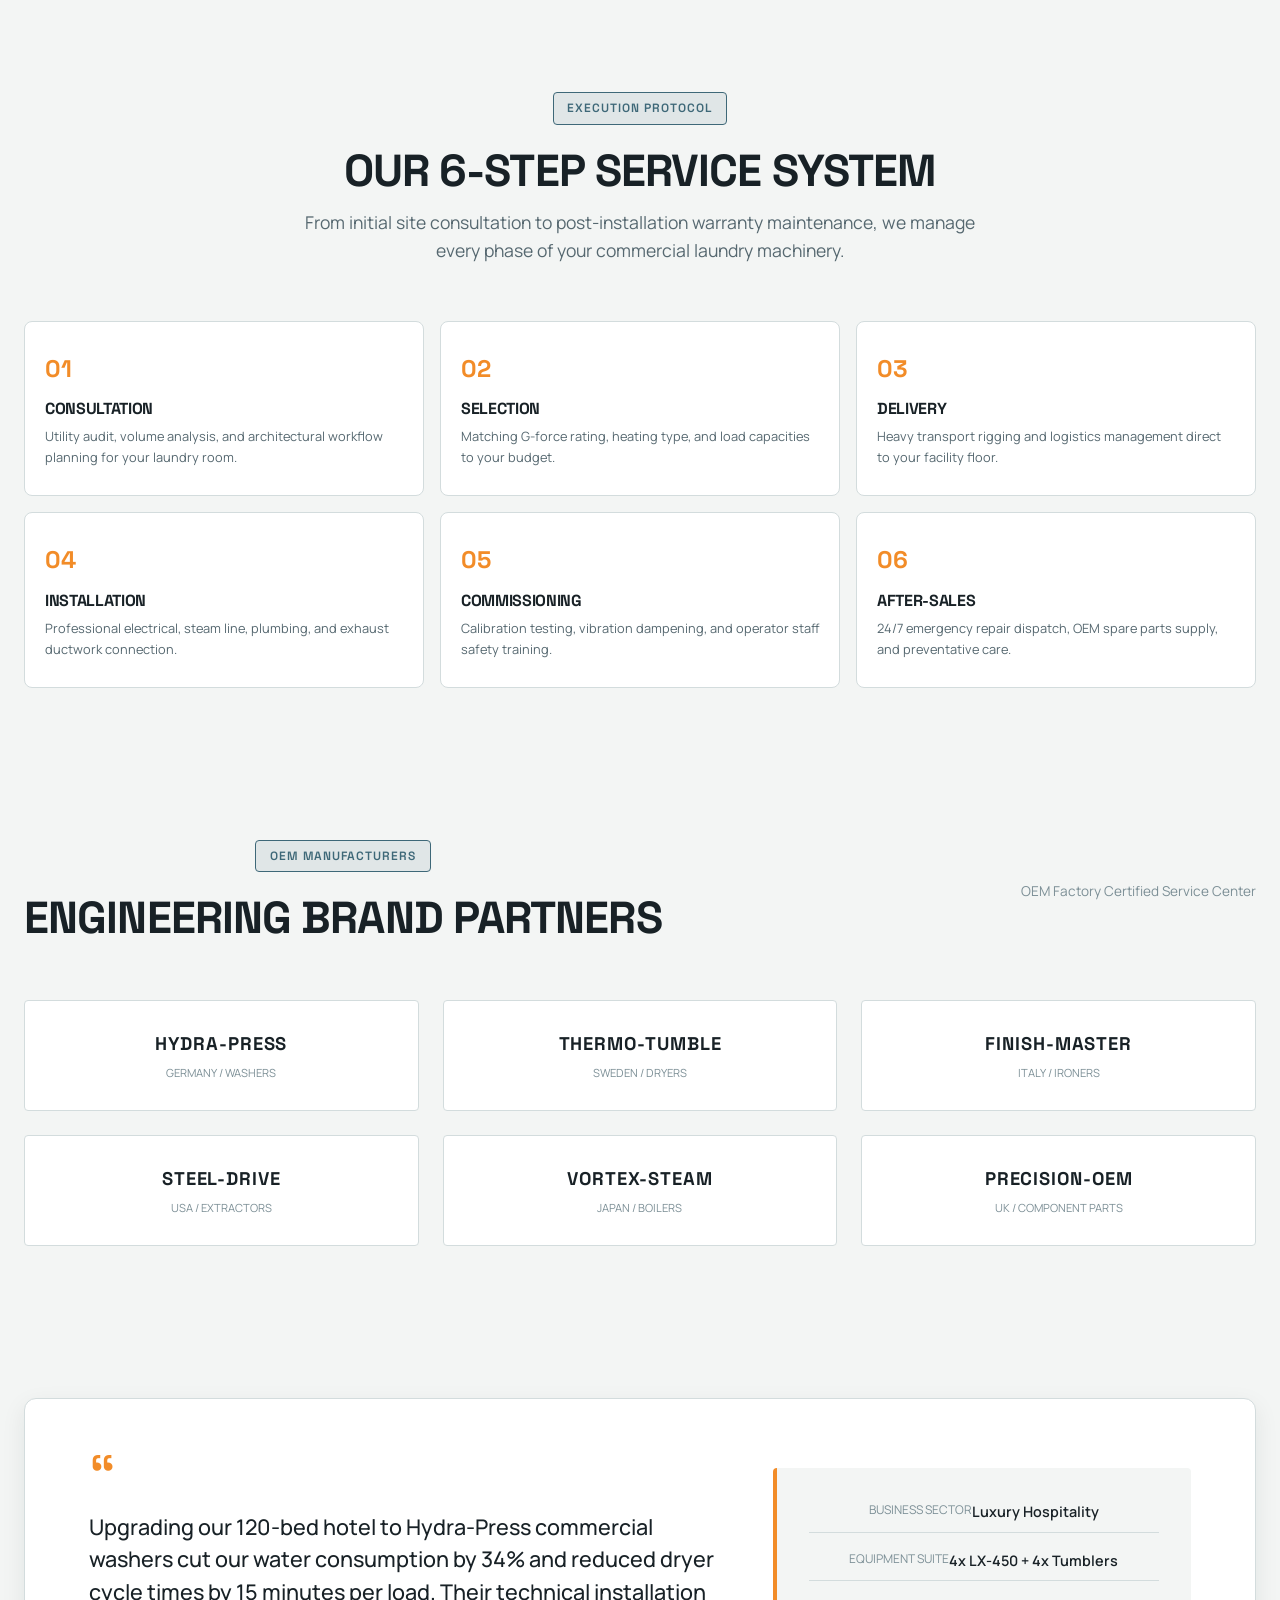
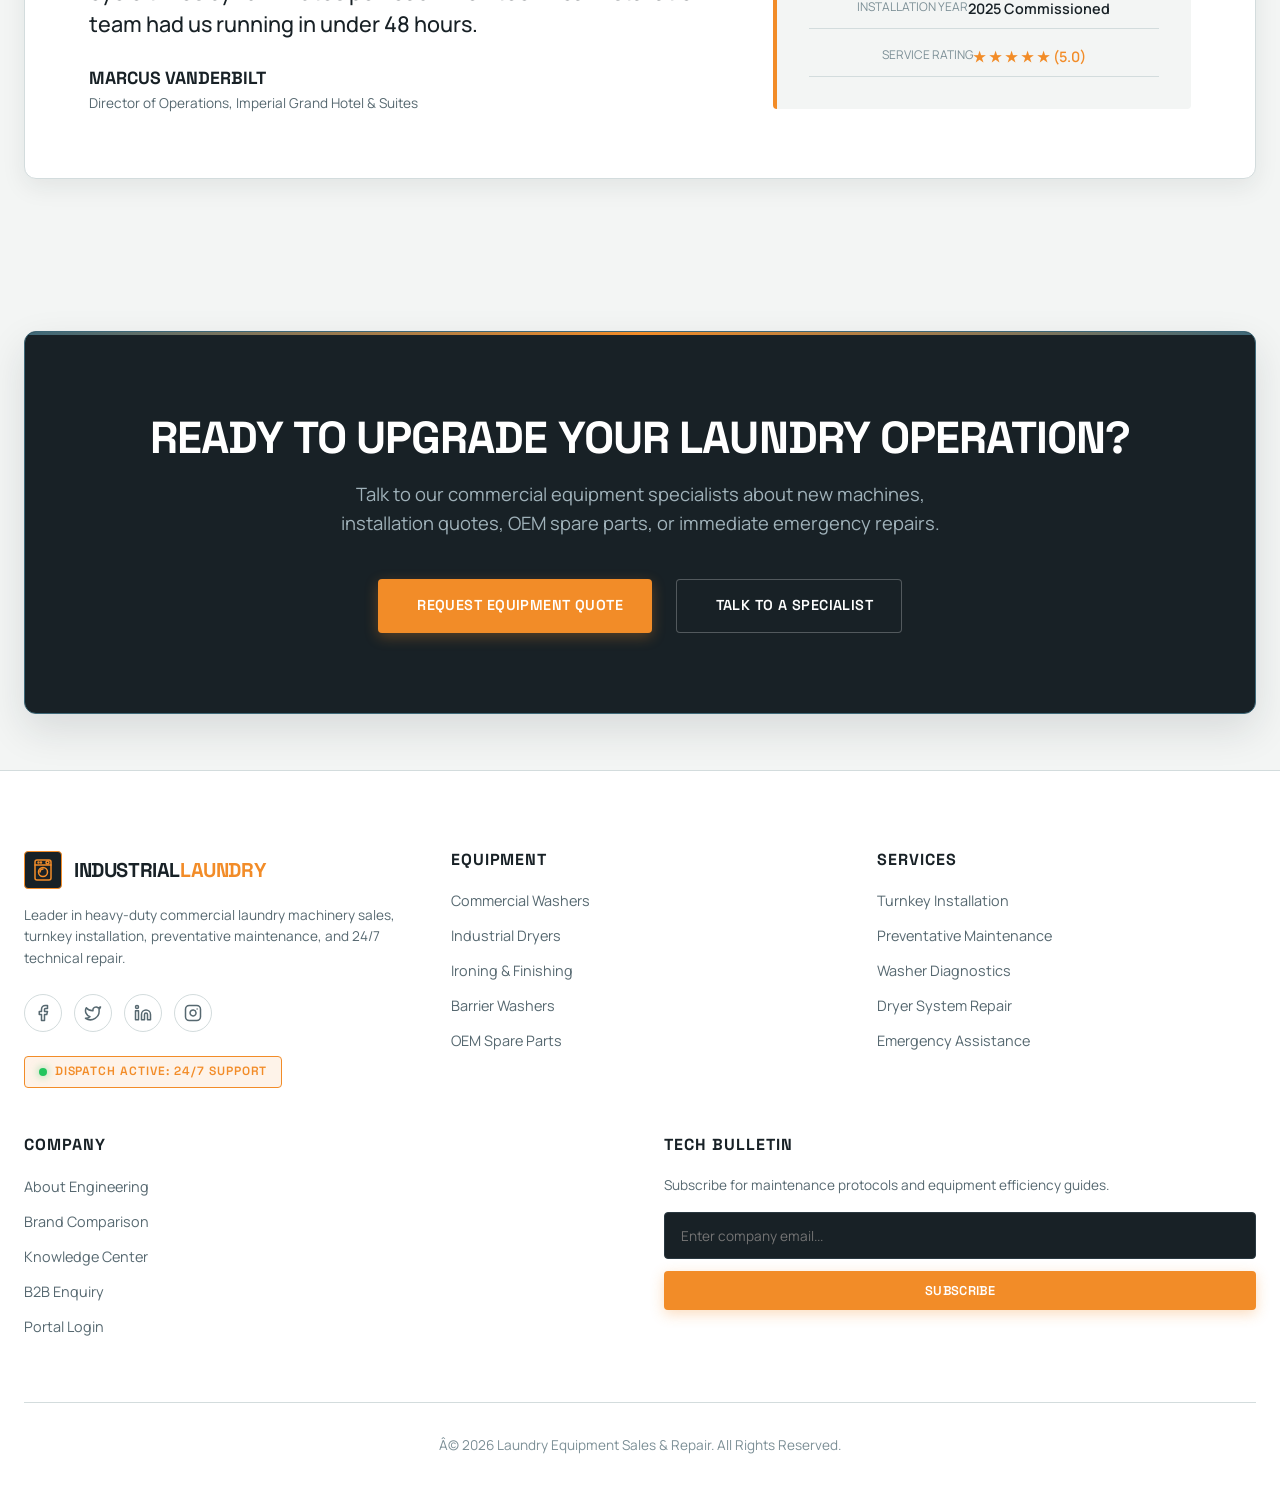
==== commit 1370b739: "third commit" ====
--- a/index.html
+++ b/index.html
@@ -771,7 +771,7 @@
       <div class="footer-bottom">
         <div>Â© 2026 Laundry Equipment Sales & Repair. All Rights Reserved.</div>
         <button class="back-to-top" aria-label="Back to Top">
-          BACK TO TOP <i data-lucide="arrow-up"></i>
+          <i data-lucide="arrow-up"></i>
         </button>
       </div>
     </div>
--- a/assets/css/style.css
+++ b/assets/css/style.css
@@ -237,6 +237,7 @@
   letter-spacing: 0.03em;
   text-transform: uppercase;
   border-radius: var(--radius-sm);
+  border: 1px solid transparent;
   transition: all var(--transition-fast);
   text-decoration: none;
   white-space: nowrap;
@@ -1849,14 +1850,32 @@
 }
 
 .back-to-top {
-  display: flex;
-  align-items: center;
-  gap: 0.5rem;
+  position: fixed;
+  bottom: 2rem;
+  right: 2rem;
+  display: flex;
+  align-items: center;
+  justify-content: center;
+  width: 3rem;
+  height: 3rem;
   color: var(--accent);
-  font-family: var(--font-heading);
-  font-weight: 600;
-  font-size: 0.8rem;
-  text-transform: uppercase;
+  background-color: var(--bg-surface);
+  border-radius: 50%;
+  box-shadow: 0 4px 12px rgba(0,0,0,0.15);
+  border: 1px solid var(--border-color);
+  cursor: pointer;
+  z-index: 999;
+  transition: all 0.3s ease;
+  opacity: 0;
+  visibility: hidden;
+}
+.back-to-top.visible {
+  opacity: 1;
+  visibility: visible;
+}
+.back-to-top:hover {
+  transform: translateY(-3px);
+  box-shadow: 0 6px 16px rgba(0,0,0,0.2);
 }
 
 /* ==========================================================================
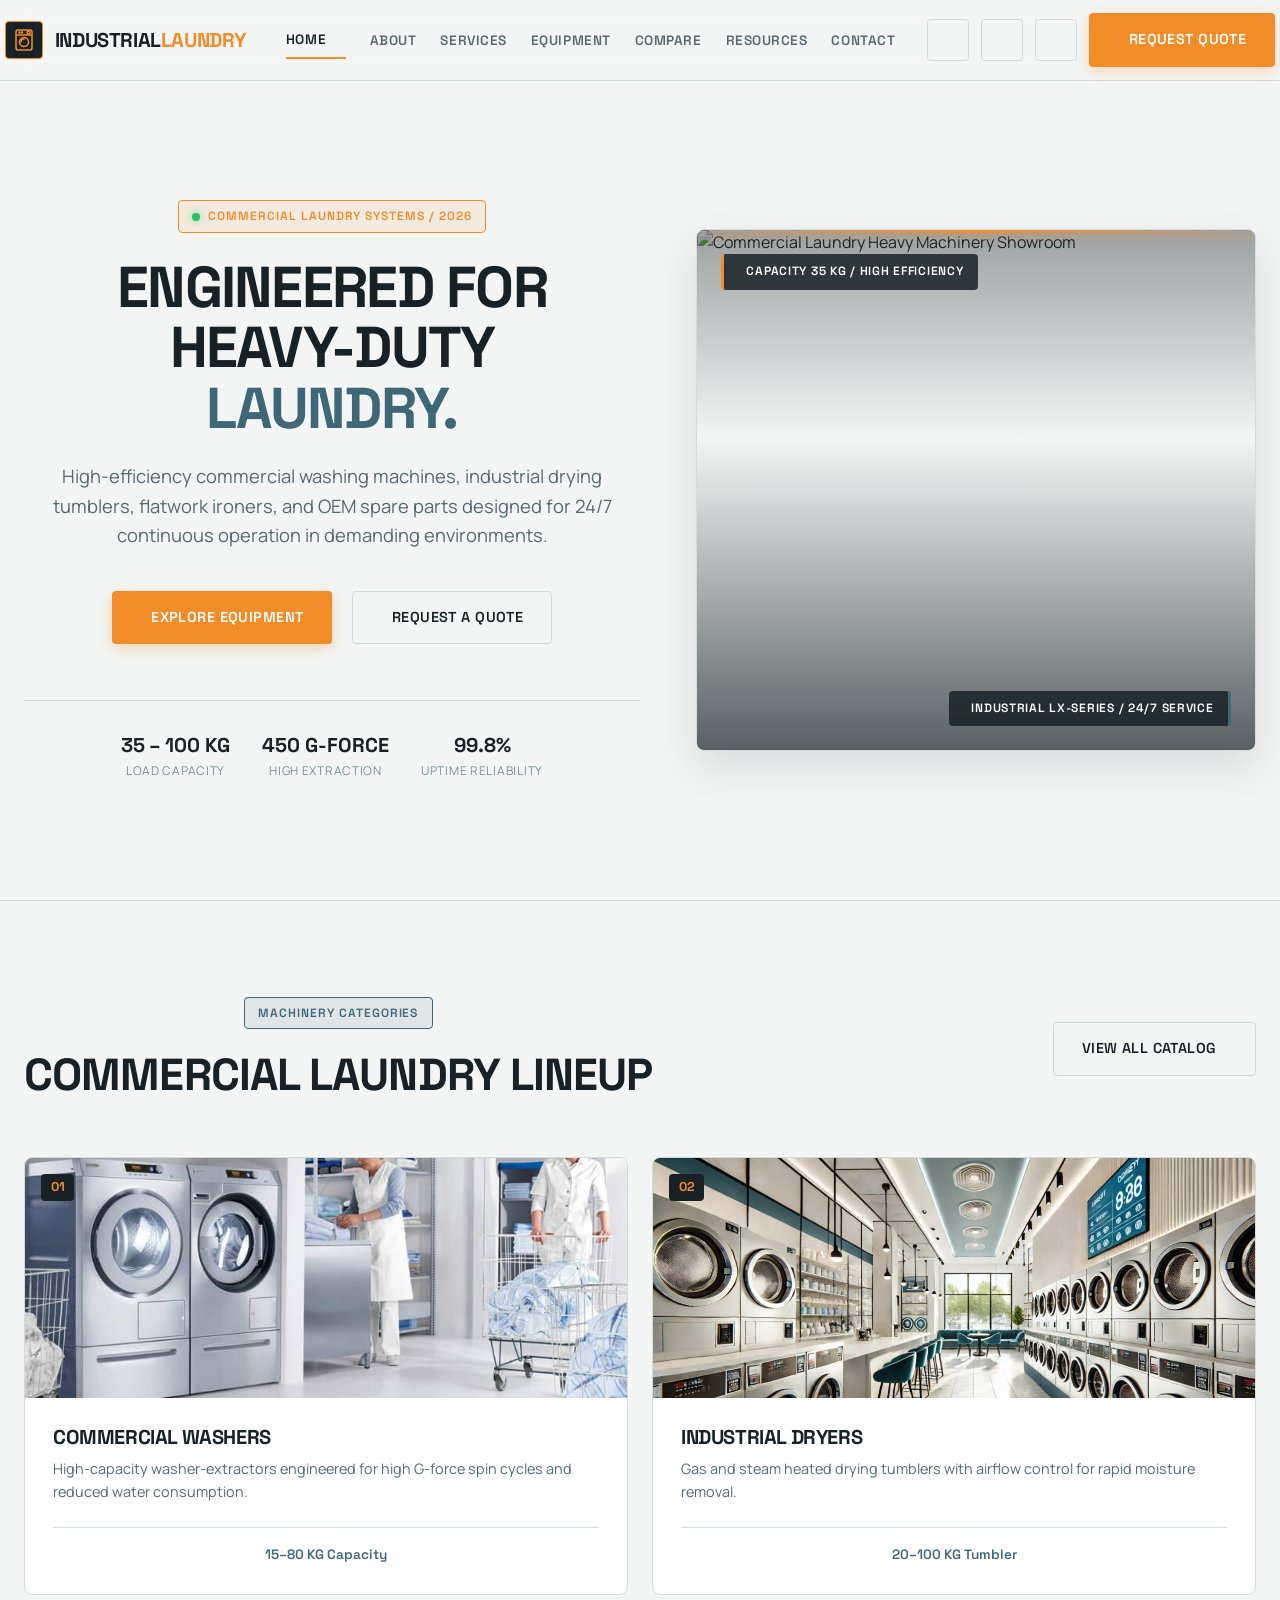
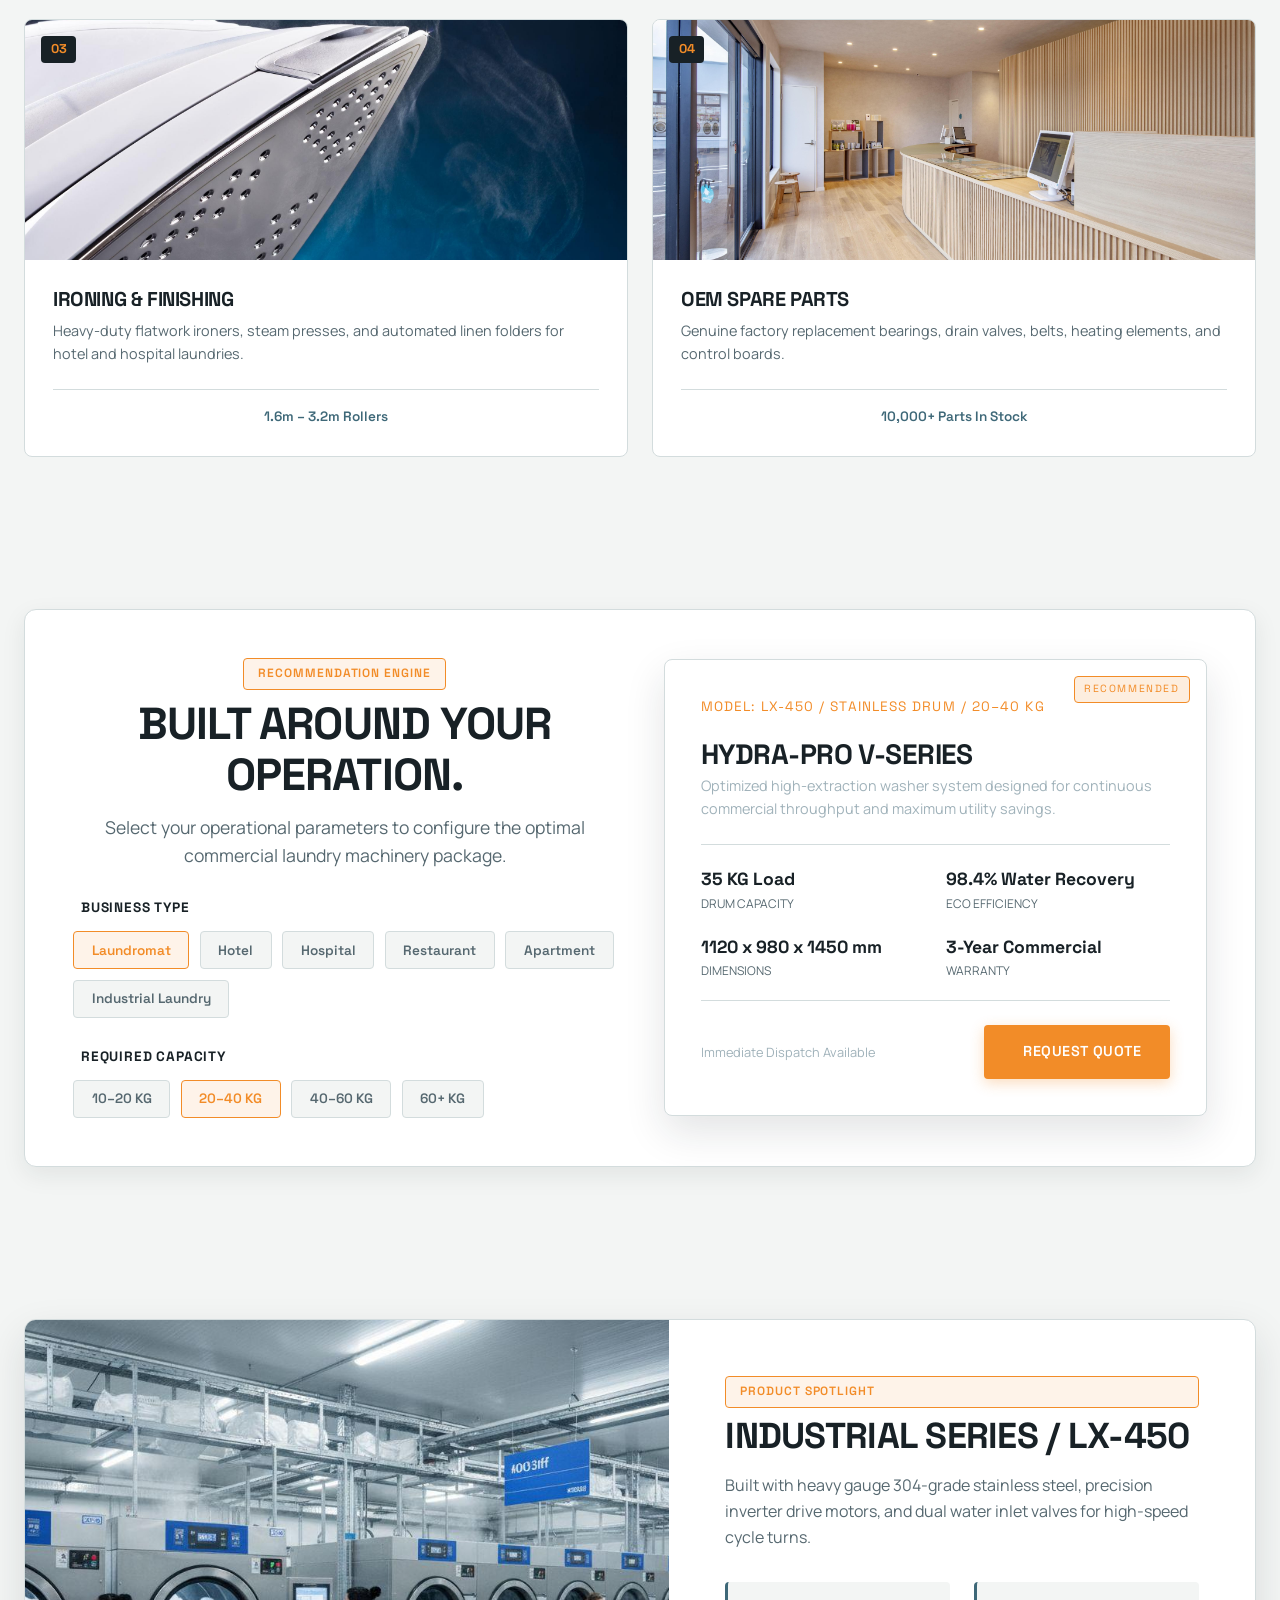
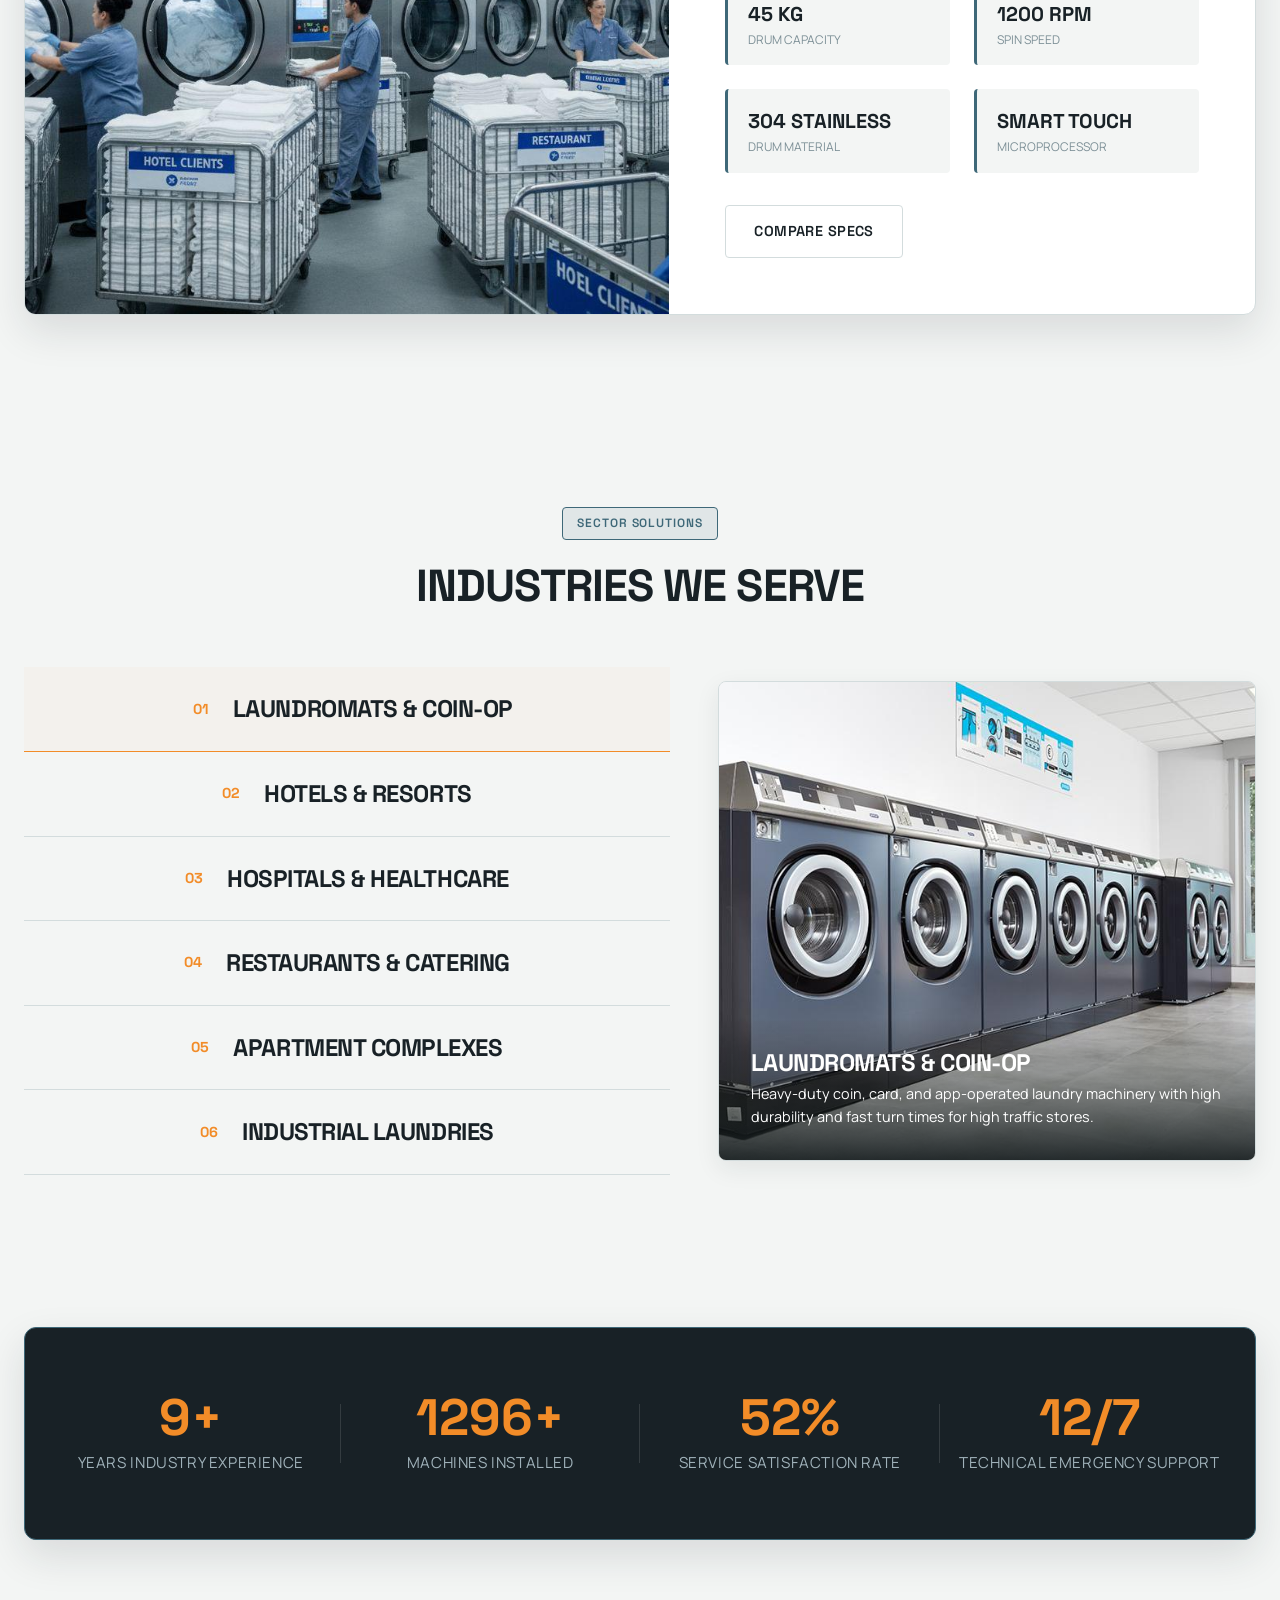
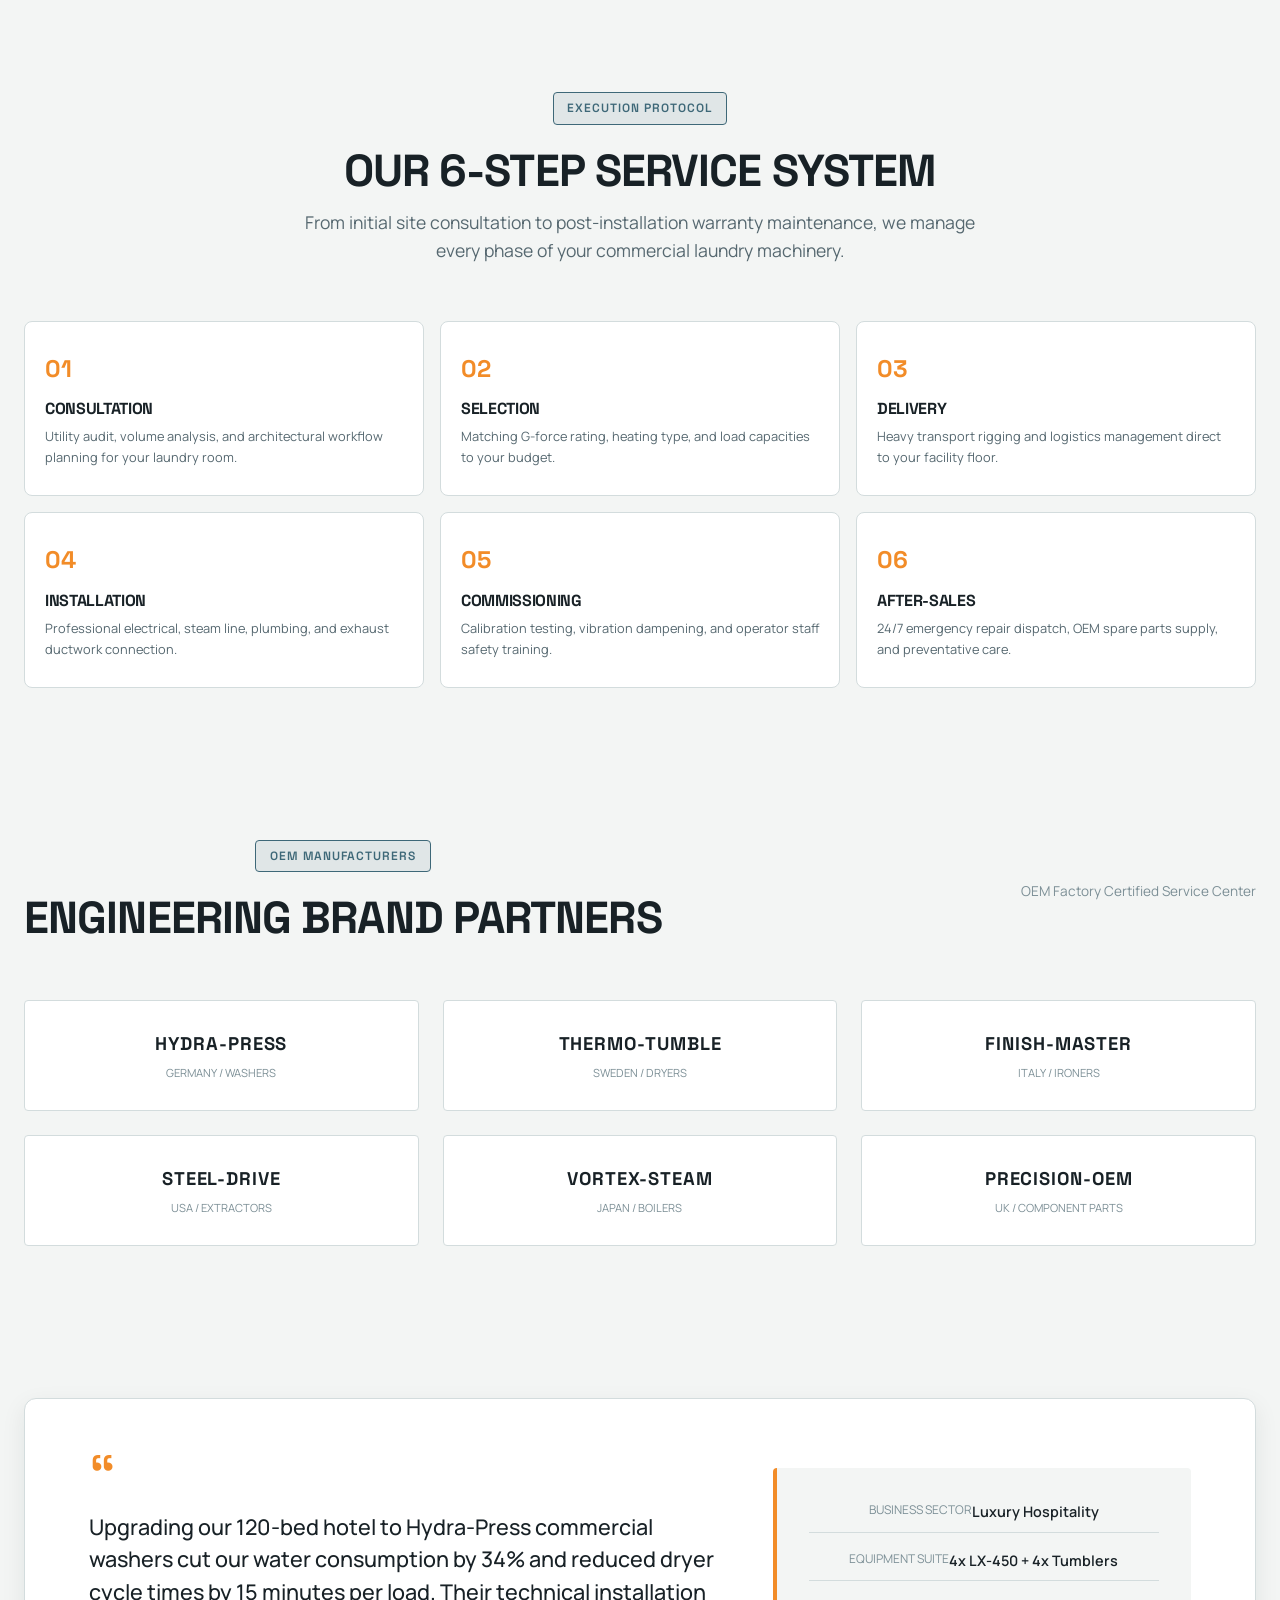
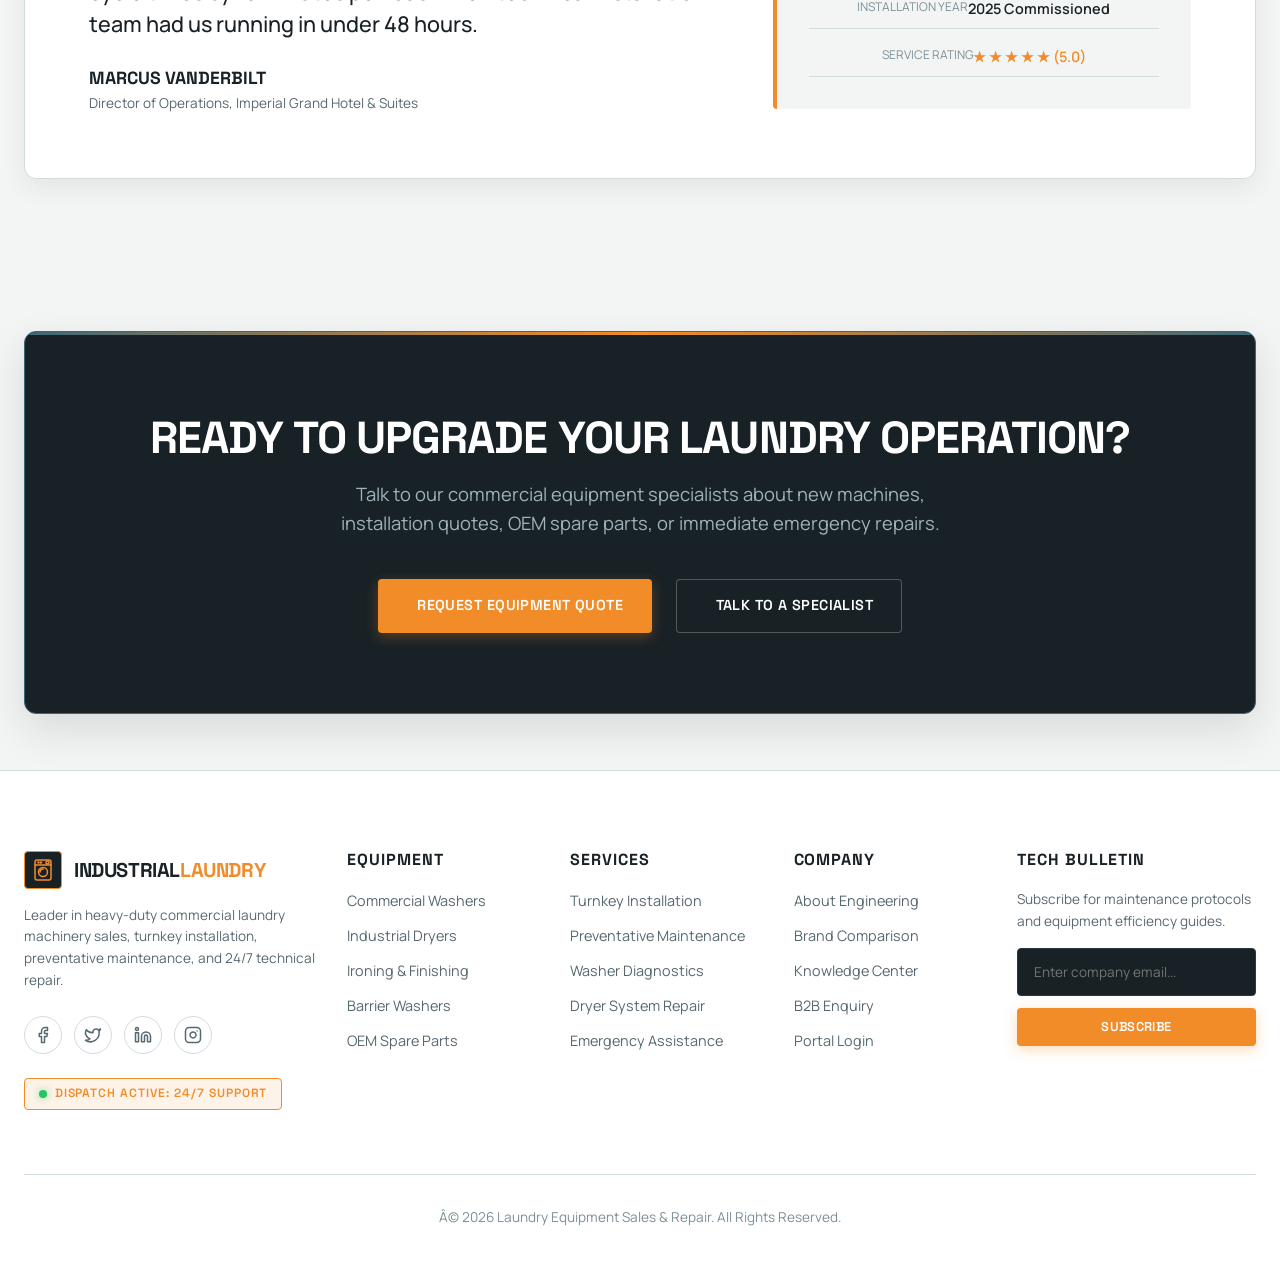
==== commit b260f210: "fifth commit" ====
--- a/index.html
+++ b/index.html
@@ -107,8 +107,8 @@
   <div class="mobile-drawer-overlay" id="mobile-drawer-overlay">
     <aside class="mobile-drawer" id="mobile-drawer">
       <div class="drawer-header">
-        <a href="index.html" class="brand-logo" style="margin: 0; font-size: 1.15rem;">
-          <div class="brand-logo-icon" style="width: 32px; height: 32px;">
+        <a href="index.html" class="brand-logo" style="margin: 0;">
+          <div class="brand-logo-icon" style="width: 26px; height: 26px;">
             <svg xmlns="http://www.w3.org/2000/svg" viewBox="0 0 24 24" width="24" height="24" fill="none" stroke="currentColor" stroke-width="1.5" stroke-linecap="round" stroke-linejoin="round">
               <rect x="4" y="2" width="16" height="20" rx="2" ry="2"></rect>
               <line x1="4" y1="7" x2="20" y2="7"></line>
@@ -130,7 +130,7 @@
                                 <nav class="drawer-nav-links">
           <div class="drawer-dropdown-wrap" style="width: 100%;">
             <a href="javascript:void(0)" class="drawer-nav-link active"><span style="display:flex; align-items:center; gap:0.35rem;">Home <i data-lucide="chevron-down"></i></span></a>
-            <div class="drawer-dropdown-menu" style="display:flex; flex-direction:column; background:var(--bg-surface-elevated); border-radius:8px; margin-bottom:0.75rem; margin-top:0.5rem; padding: 0.5rem 0;">
+            <div class="drawer-dropdown-menu" style="flex-direction:column; background:var(--bg-surface-elevated); border-radius:8px; margin-bottom:0.75rem; margin-top:0.5rem; padding: 0.5rem 0;">
               <a href="index.html" class="drawer-nav-link active" style="border-bottom:none; padding:0.5rem 0; font-size:1rem;">Home 1</a>
               <a href="home2.html" class="drawer-nav-link" style="border-bottom:none; padding:0.5rem 0; font-size:1rem;">Home 2</a>
             </div>
--- a/assets/css/style.css
+++ b/assets/css/style.css
@@ -7,11 +7,14 @@
 /* --- CSS Variables & Design Tokens --- */
 :root {
   /* Brand Colors */
-  --primary: #182126;         /* Deep Charcoal */
-  --secondary: #3E6878;       /* Industrial Steel Blue */
-  --accent: #F28C28;          /* Safety Orange */
+  --primary: #182126;
+  /* Deep Charcoal */
+  --secondary: #3E6878;
+  /* Industrial Steel Blue */
+  --accent: #F28C28;
+  /* Safety Orange */
   --accent-hover: #D9771A;
-  
+
   /* Supporting Neutrals - Light Mode */
   --bg-main: #F3F5F4;
   --bg-surface: #FFFFFF;
@@ -19,27 +22,27 @@
   --bg-card: #FFFFFF;
   --border-color: #D3DCDD;
   --border-tech: rgba(24, 33, 38, 0.12);
-  
+
   --text-primary: #182126;
   --text-secondary: #566870;
   --text-muted: #7C8F96;
   --text-inverse: #F5F7F6;
-  
+
   /* Header & Drawer */
   --header-bg: rgba(243, 245, 244, 0.92);
   --drawer-bg: var(--bg-surface);
-  
+
   /* Technical Drawing Accents */
   --grid-line: rgba(62, 104, 120, 0.08);
   --blueprint-accent: rgba(242, 140, 40, 0.15);
   --shadow-sm: 0 2px 8px rgba(24, 33, 38, 0.04);
   --shadow-md: 0 8px 24px rgba(24, 33, 38, 0.08);
   --shadow-lg: 0 16px 40px rgba(24, 33, 38, 0.12);
-  
+
   /* Typography */
   --font-heading: 'Space Grotesk', -apple-system, BlinkMacSystemFont, sans-serif;
   --font-body: 'Manrope', -apple-system, BlinkMacSystemFont, sans-serif;
-  
+
   /* Layout Spacing */
   --radius-sm: 4px;
   --radius-md: 8px;
@@ -58,12 +61,12 @@
   --bg-card: #182126;
   --border-color: #2A3840;
   --border-tech: rgba(245, 247, 246, 0.12);
-  
+
   --text-primary: #F5F7F6;
   --text-secondary: #A0B2BA;
   --text-muted: #6B7F87;
   --text-inverse: #182126;
-  
+
   --header-bg: rgba(16, 23, 25, 0.92);
   --drawer-bg: #0C1113;
   --grid-line: rgba(245, 247, 246, 0.05);
@@ -73,7 +76,9 @@
 }
 
 /* --- Base Reset & Typography --- */
-*, *::before, *::after {
+*,
+*::before,
+*::after {
   box-sizing: border-box;
   margin: 0;
   padding: 0;
@@ -95,7 +100,12 @@
   transition: background-color var(--transition-normal), color var(--transition-normal);
 }
 
-h1, h2, h3, h4, h5, h6 {
+h1,
+h2,
+h3,
+h4,
+h5,
+h6 {
   font-family: var(--font-heading);
   color: var(--text-primary);
   font-weight: 700;
@@ -113,17 +123,40 @@
   transition: color var(--transition-fast);
 }
 
-ul, ol {
+.text-link {
+  color: var(--accent);
+  transition: all var(--transition-fast);
+}
+
+.text-link:hover {
+  text-decoration: underline;
+}
+
+.pass-toggle-btn {
+  color: var(--text-muted);
+  transition: color var(--transition-fast);
+}
+
+.pass-toggle-btn:hover {
+  color: var(--accent);
+}
+
+ul,
+ol {
   list-style: none;
 }
 
-img, video {
+img,
+video {
   max-width: 100%;
   height: auto;
   display: block;
 }
 
-button, input, select, textarea {
+button,
+input,
+select,
+textarea {
   font-family: inherit;
   font-size: inherit;
   color: inherit;
@@ -255,6 +288,12 @@
   box-shadow: 0 6px 20px rgba(242, 140, 40, 0.4);
 }
 
+.btn-primary:active {
+  transform: translateY(1px);
+  box-shadow: 0 2px 4px rgba(242, 140, 40, 0.6);
+  background-color: #C86815;
+}
+
 .btn-secondary {
   background-color: var(--primary);
   color: #FFFFFF;
@@ -274,6 +313,11 @@
   transform: translateY(-2px);
 }
 
+.btn-secondary:active {
+  transform: translateY(1px);
+  background-color: var(--primary);
+}
+
 .btn-outline {
   background: transparent;
   color: var(--text-primary);
@@ -284,6 +328,11 @@
   border-color: var(--accent);
   color: var(--accent);
   background-color: rgba(242, 140, 40, 0.05);
+}
+
+.btn-outline:active {
+  transform: translateY(1px);
+  background-color: rgba(242, 140, 40, 0.1);
 }
 
 .btn-icon {
@@ -368,6 +417,7 @@
   transition: opacity var(--transition-fast);
   flex-shrink: 0;
 }
+
 .site-header .brand-logo {
   margin-right: 2.5rem !important;
 }
@@ -386,6 +436,12 @@
 
 [data-theme="dark"] .brand-logo-icon {
   background-color: var(--bg-surface-elevated);
+}
+
+.brand-logo-text {
+  line-height: 1;
+  display: flex;
+  align-items: center;
 }
 
 .brand-logo-text span {
@@ -503,7 +559,8 @@
   padding: 0.5rem 0;
 }
 
-.nav-link:hover, .nav-link.active {
+.nav-link:hover,
+.nav-link.active {
   color: var(--text-primary);
 }
 
@@ -592,18 +649,29 @@
   display: flex;
   align-items: center;
   justify-content: space-between;
-  gap: 0.5rem;
+  gap: 0.75rem;
+  overflow: hidden;
 }
 
 .drawer-header .brand-logo {
-  flex-shrink: 1;
+  flex: 1 1 auto;
   min-width: 0;
-  font-size: clamp(0.75rem, 4.5vw, 1.15rem) !important;
+  overflow: hidden;
+  font-size: 0.78rem !important;
 }
 
 .drawer-header .brand-logo-text {
   white-space: nowrap;
-  line-height: 1.2;
+  overflow: hidden;
+  text-overflow: ellipsis;
+  line-height: 1;
+  display: flex;
+  align-items: center;
+  letter-spacing: 0;
+}
+
+.drawer-close-btn {
+  flex-shrink: 0 !important;
 }
 
 .drawer-title {
@@ -617,12 +685,14 @@
 .drawer-close-btn {
   width: 38px;
   height: 38px;
+  min-width: 38px;
   border: 1px solid var(--border-tech);
   border-radius: var(--radius-sm);
   color: var(--text-primary);
   display: flex;
   align-items: center;
   justify-content: center;
+  flex-shrink: 0;
 }
 
 .drawer-body {
@@ -652,8 +722,17 @@
   border-bottom: 1px solid var(--border-tech);
 }
 
-.drawer-nav-link:hover, .drawer-nav-link.active {
+.drawer-nav-link:hover,
+.drawer-nav-link.active {
   color: var(--accent);
+}
+
+.drawer-dropdown-menu {
+  display: none !important;
+}
+
+.drawer-dropdown-wrap.open .drawer-dropdown-menu {
+  display: flex !important;
 }
 
 .drawer-controls {
@@ -668,6 +747,25 @@
 .drawer-toggles {
   display: flex;
   gap: 1rem;
+}
+
+
+/* Download Centre grid — Resources page */
+.download-cards-grid {
+  display: grid;
+  grid-template-columns: repeat(3, 1fr);
+  gap: 1.5rem;
+}
+
+/* Each card: flex column so button always sticks to bottom */
+.download-cards-grid > div {
+  display: flex;
+  flex-direction: column;
+}
+
+/* Push download button to bottom of every card */
+.download-cards-grid > div > a.btn {
+  margin-top: auto;
 }
 
 /* Breakpoint 1024px Rule: strictly show hamburger only */
@@ -677,12 +775,40 @@
     justify-content: space-between !important;
     align-items: center !important;
   }
+
   .desktop-nav {
     display: none !important;
   }
+
   .hamburger-btn {
     display: flex !important;
     margin-left: auto !important;
+  }
+
+  /* Download Centre — 2 columns on tablet */
+  .download-cards-grid {
+    grid-template-columns: repeat(2, 1fr);
+  }
+
+  /* 3rd card alone on second row: center it */
+  .download-cards-grid > div:last-child:nth-child(odd) {
+    grid-column: 1 / -1;
+    max-width: calc(50% - 0.75rem);
+    margin-left: auto;
+    margin-right: auto;
+    width: 100%;
+  }
+}
+
+@media (max-width: 600px) {
+  /* Download Centre — 1 column on mobile */
+  .download-cards-grid {
+    grid-template-columns: 1fr;
+  }
+
+  .download-cards-grid > div:last-child:nth-child(odd) {
+    grid-column: auto;
+    max-width: 100%;
   }
 }
 
@@ -849,10 +975,23 @@
 }
 
 @keyframes scanAnim {
-  0% { top: 0%; opacity: 0; }
-  15% { opacity: 1; }
-  85% { opacity: 1; }
-  100% { top: 100%; opacity: 0; }
+  0% {
+    top: 0%;
+    opacity: 0;
+  }
+
+  15% {
+    opacity: 1;
+  }
+
+  85% {
+    opacity: 1;
+  }
+
+  100% {
+    top: 100%;
+    opacity: 0;
+  }
 }
 
 /* ==========================================================================
@@ -1002,22 +1141,28 @@
   transition: all var(--transition-fast);
 }
 
-.pill-btn:hover, .pill-btn.active {
+.pill-btn:hover,
+.pill-btn.active {
   border-color: var(--accent);
   background-color: rgba(242, 140, 40, 0.1);
   color: var(--accent);
 }
 
+.pill-btn:active {
+  transform: translateY(1px);
+  background-color: rgba(242, 140, 40, 0.25);
+}
+
 /* Recommendation Result Card */
 .recommendation-card {
-  background-color: var(--primary);
-  color: #FFFFFF;
+  background-color: var(--bg-surface);
+  color: var(--text-primary);
   border-radius: var(--radius-md);
   padding: 2.25rem;
   position: relative;
   overflow: hidden;
   box-shadow: var(--shadow-lg);
-  border: 1px solid var(--secondary);
+  border: 1px solid var(--border-color);
 }
 
 .recommendation-card::before {
@@ -1037,7 +1182,7 @@
 
 .rec-title {
   font-size: 1.75rem;
-  color: #FFFFFF;
+  color: var(--text-primary);
   text-transform: uppercase;
   margin-bottom: 0.25rem;
 }
@@ -1058,8 +1203,8 @@
   gap: 1.25rem;
   margin: 1.5rem 0;
   padding: 1.25rem 0;
-  border-top: 1px solid rgba(255, 255, 255, 0.1);
-  border-bottom: 1px solid rgba(255, 255, 255, 0.1);
+  border-top: 1px solid var(--border-color);
+  border-bottom: 1px solid var(--border-color);
 }
 
 .rec-spec-item {
@@ -1071,12 +1216,12 @@
   font-family: var(--font-heading);
   font-size: 1.1rem;
   font-weight: 700;
-  color: #FFFFFF;
+  color: var(--text-primary);
 }
 
 .rec-spec-lbl {
   font-size: 0.75rem;
-  color: #A0B2BA;
+  color: var(--text-secondary);
   text-transform: uppercase;
 }
 
@@ -1169,7 +1314,8 @@
   transition: all var(--transition-fast);
 }
 
-.industry-item:hover, .industry-item.active {
+.industry-item:hover,
+.industry-item.active {
   padding-left: 1.75rem;
   border-bottom-color: var(--accent);
   background-color: rgba(242, 140, 40, 0.03);
@@ -1583,6 +1729,7 @@
   font-size: 0.7rem;
   padding: 0.2rem 0.5rem;
   border-radius: var(--radius-sm);
+  z-index: 2;
 }
 
 .product-content {
@@ -1590,6 +1737,11 @@
   display: flex;
   flex-direction: column;
   flex: 1;
+}
+
+.product-content>.btn,
+.product-content>a.btn {
+  margin-top: auto;
 }
 
 .product-model {
@@ -1663,7 +1815,8 @@
   transition: all var(--transition-fast);
 }
 
-.thumb-item.active, .thumb-item:hover {
+.thumb-item.active,
+.thumb-item:hover {
   border-color: var(--accent);
 }
 
@@ -1689,7 +1842,8 @@
   text-transform: uppercase;
   display: flex;
   align-items: center;
-  justify-content: center;
+  justify-content: space-between;
+  gap: 1rem;
   cursor: pointer;
 }
 
@@ -1721,7 +1875,8 @@
   text-align: left;
 }
 
-.comparison-table th, .comparison-table td {
+.comparison-table th,
+.comparison-table td {
   padding: 1.25rem 1.5rem;
   border-bottom: 1px solid var(--border-color);
   border-right: 1px solid var(--border-color);
@@ -1749,9 +1904,9 @@
   justify-content: center;
   padding: 3rem 1.5rem;
   background-color: var(--primary);
-  background-image: 
-    linear-gradient(to right, rgba(255,255,255,0.03) 1px, transparent 1px),
-    linear-gradient(to bottom, rgba(255,255,255,0.03) 1px, transparent 1px);
+  background-image:
+    linear-gradient(to right, rgba(255, 255, 255, 0.03) 1px, transparent 1px),
+    linear-gradient(to bottom, rgba(255, 255, 255, 0.03) 1px, transparent 1px);
   background-size: 30px 30px;
 }
 
@@ -1861,7 +2016,7 @@
   color: var(--accent);
   background-color: var(--bg-surface);
   border-radius: 50%;
-  box-shadow: 0 4px 12px rgba(0,0,0,0.15);
+  box-shadow: 0 4px 12px rgba(0, 0, 0, 0.15);
   border: 1px solid var(--border-color);
   cursor: pointer;
   z-index: 999;
@@ -1869,13 +2024,15 @@
   opacity: 0;
   visibility: hidden;
 }
+
 .back-to-top.visible {
   opacity: 1;
   visibility: visible;
 }
+
 .back-to-top:hover {
   transform: translateY(-3px);
-  box-shadow: 0 6px 16px rgba(0,0,0,0.2);
+  box-shadow: 0 6px 16px rgba(0, 0, 0, 0.2);
 }
 
 /* ==========================================================================
@@ -1884,24 +2041,29 @@
 
 /* Overrides for inline grids across all pages */
 @media (max-width: 1024px) {
+
   div[style*="display:grid"],
   div[style*="display: grid"] {
     grid-template-columns: 1fr !important;
   }
+
   div[style*="repeat(4"] {
     grid-template-columns: repeat(2, 1fr) !important;
   }
+
   div[style*="repeat(3"] {
     display: flex !important;
     flex-wrap: wrap !important;
     justify-content: center !important;
   }
-  div[style*="repeat(3"] > * {
+
+  div[style*="repeat(3"]>* {
     width: calc(50% - 1rem) !important;
   }
 }
 
 @media (max-width: 576px) {
+
   div[style*="display:grid"],
   div[style*="display: grid"] {
     grid-template-columns: 1fr !important;
@@ -1912,21 +2074,17 @@
   .categories-grid {
     grid-template-columns: repeat(2, 1fr);
   }
+
   .timeline-grid {
     grid-template-columns: repeat(3, 1fr);
   }
+
   .brands-grid {
     grid-template-columns: repeat(3, 1fr);
   }
+
   .footer-grid {
-    display: flex;
-    flex-wrap: wrap;
-    justify-content: center;
-    gap: 3rem;
-  }
-  .footer-grid > * {
-    flex: 1 1 calc(33.333% - 2rem);
-    min-width: 250px;
+    gap: 1.5rem;
   }
 }
 
@@ -1937,72 +2095,91 @@
     gap: 1.25rem;
     align-items: center;
   }
+
   .hero-grid {
     grid-template-columns: 1fr;
     gap: 2.5rem;
   }
+
   .hero-content {
     text-align: center;
     align-items: center;
   }
+
   .hero-media-wrap img {
     height: 380px;
   }
+
   .selector-wrap {
     padding: 2rem 1.5rem;
   }
+
   .selector-grid {
     grid-template-columns: 1fr;
     gap: 2rem;
   }
+
   .spotlight-card {
     grid-template-columns: 1fr;
   }
+
   .spotlight-info {
     padding: 2rem 1.5rem;
     text-align: center;
   }
+
   .spotlight-info .flex {
     justify-content: center;
   }
+
   .spotlight-media {
     min-height: 320px;
   }
+
   .industries-layout {
     grid-template-columns: 1fr;
     gap: 2rem;
   }
+
   .stats-grid {
     grid-template-columns: repeat(2, 1fr);
     gap: 2rem;
   }
+
   .stat-box:not(:last-child)::after {
     display: none;
   }
+
   .testimonial-layout {
     grid-template-columns: 1fr;
     padding: 2.5rem 1.5rem;
     gap: 2rem;
   }
+
   .catalog-layout {
     grid-template-columns: 1fr;
   }
+
   .filter-sidebar {
     position: static;
   }
+
   .products-grid {
     display: flex;
     flex-wrap: wrap;
     justify-content: center;
     gap: 1.75rem;
   }
-  .products-grid > * {
+
+  .products-grid>* {
     width: calc(50% - 0.875rem);
   }
+
   .pdetail-layout {
     grid-template-columns: 1fr;
     gap: 2rem;
   }
+
   .mobile-drawer {
     max-width: 320px;
     width: 85vw;
@@ -2013,13 +2190,15 @@
   .container {
     padding: 0 1.25rem;
   }
+
   .site-header .header-inner {
-  height: 80px;
-  display: flex;
-  align-items: center;
-  justify-content: space-between;
-  gap: 2rem;
-}
+    height: 80px;
+    display: flex;
+    align-items: center;
+    justify-content: space-between;
+    gap: 2rem;
+  }
+
   .brand-logo {
     font-size: 1.05rem;
     gap: 0.5rem;
@@ -2027,90 +2206,120 @@
     white-space: nowrap;
     overflow: hidden;
   }
+
+  .auth-card .brand-logo {
+    max-width: 100%;
+    margin: 0 auto;
+    justify-content: center;
+  }
+
   .brand-logo-icon {
     width: 34px;
     height: 34px;
     flex-shrink: 0;
   }
+
   .brand-logo-tag {
     font-size: 0.55rem;
     letter-spacing: 0.1em;
   }
+
   .hamburger-btn {
     flex-shrink: 0;
     width: 40px;
     height: 40px;
     margin-left: auto;
   }
+
   .section-title {
     font-size: 1.85rem;
   }
+
   .section-subtitle {
     font-size: 1rem;
   }
+
   .timeline-grid {
     grid-template-columns: repeat(2, 1fr);
   }
+
   .brands-grid {
     grid-template-columns: repeat(2, 1fr);
   }
+
   .testimonial-layout {
     padding: 1.5rem 1rem;
   }
+
   .quote-text {
     font-size: 1.1rem;
   }
+
   .testimonial-meta-box {
     padding: 1.25rem;
   }
+
   .meta-row {
     flex-direction: column;
     gap: 0.25rem;
     align-items: flex-start;
   }
+
   .final-cta {
     padding: 3rem 1.25rem;
   }
+
   .final-cta-title {
     font-size: 1.85rem;
   }
+
   .final-cta-buttons {
     flex-direction: column;
     align-items: stretch;
   }
+
   .pill-options {
     justify-content: center;
   }
+
   .pill-btn {
     padding: 0.5rem 0.85rem;
     font-size: 0.8rem;
   }
+
   .site-footer {
     padding: 3.5rem 0 2rem;
     text-align: center;
   }
+
   .footer-grid {
+    display: flex;
     flex-direction: column;
     align-items: center;
     gap: 2.25rem;
     text-align: center;
   }
-  .footer-grid > * {
+
+  .footer-grid>* {
     width: 100%;
   }
-  .footer-grid > div:first-child {
+
+  .footer-grid>div:first-child {
     display: flex;
     flex-direction: column;
     align-items: center;
   }
+
   .footer-links {
     align-items: center;
   }
+
   .footer-bottom {
     flex-direction: column;
     gap: 1.25rem;
     text-align: center;
   }
+
   .footer-bottom .brand-logo {
     justify-content: center;
   }
@@ -2120,77 +2329,103 @@
   .container {
     padding: 0 1rem;
   }
+
   .brand-logo {
     font-size: 0.92rem;
     gap: 0.4rem;
   }
+
   .brand-logo-icon {
     width: 32px;
     height: 32px;
   }
+
   .brand-logo-tag {
     display: none;
   }
+
   .hero-headline {
     font-size: 2.1rem;
   }
+
   .hero-description {
     font-size: 1rem;
   }
+
   .hero-actions {
     flex-direction: column;
     align-items: stretch;
     width: 100%;
   }
+
   .hero-actions .btn {
     width: 100%;
   }
+
   .spotlight-info .flex .btn {
     width: 100%;
   }
+
   .btn {
     white-space: normal;
     text-align: center;
     line-height: 1.4;
   }
+
   .hero-specs-strip {
     flex-direction: column;
     gap: 1rem;
     align-items: center;
   }
+
   .categories-grid {
     grid-template-columns: 1fr;
   }
-  .products-grid > * {
+
+  .products-grid>* {
     width: 100%;
   }
+
+  div[style*="repeat(3"]>* {
+    width: 100% !important;
+  }
+
   .timeline-grid {
     grid-template-columns: 1fr;
   }
+
   .brands-grid {
     grid-template-columns: 1fr;
   }
+
   .stats-grid {
     grid-template-columns: 1fr;
   }
+
   .spotlight-specs-list {
     grid-template-columns: 1fr;
   }
+
   .rec-specs-grid {
     grid-template-columns: 1fr;
   }
+
   .recommendation-card {
     padding: 1.5rem 1rem;
   }
+
   .industry-item {
     padding: 1.25rem 0.5rem;
   }
+
   .industry-name {
     font-size: 1.15rem;
   }
+
   .brand-name {
     font-size: 1rem;
   }
+
   .mobile-drawer {
     max-width: 290px;
     width: 88vw;
@@ -2210,6 +2445,7 @@
   border: 1px solid rgba(160, 178, 186, 0.3);
   transition: all 0.3s ease;
 }
+
 .footer-social-icon:hover {
   background-color: var(--accent);
   color: #FFFFFF;
@@ -2223,32 +2459,41 @@
   border-top: 1px solid var(--border-color) !important;
   color: var(--text-primary) !important;
 }
+
 [data-theme="light"] .site-footer .footer-col-title {
   color: var(--text-primary) !important;
 }
+
 [data-theme="light"] .site-footer p {
   color: var(--text-secondary) !important;
 }
+
 [data-theme="light"] .site-footer .footer-link {
   color: var(--text-secondary) !important;
 }
+
 [data-theme="light"] .site-footer .footer-link:hover {
   color: var(--accent) !important;
 }
+
 [data-theme="light"] .site-footer .brand-logo-text {
   color: var(--text-primary) !important;
 }
+
 [data-theme="light"] .site-footer .brand-logo {
   color: var(--text-primary) !important;
 }
+
 [data-theme="light"] .site-footer .footer-bottom {
   border-top-color: var(--border-color) !important;
   color: var(--text-muted) !important;
 }
+
 [data-theme="light"] .footer-social-icon {
   color: var(--text-secondary) !important;
   border-color: var(--border-color) !important;
 }
+
 [data-theme="light"] .footer-social-icon:hover {
   background-color: var(--accent) !important;
   color: #FFFFFF !important;
@@ -2260,36 +2505,45 @@
   background-color: #FFFFFF !important;
   background-image: none !important;
 }
+
 [data-theme="light"] .auth-card {
   background-color: #FFFFFF !important;
   border-color: var(--border-color) !important;
-  box-shadow: 0 12px 32px rgba(0,0,0,0.1) !important;
+  box-shadow: 0 12px 32px rgba(0, 0, 0, 0.1) !important;
   color: var(--text-primary) !important;
 }
+
 [data-theme="light"] .auth-card .form-label {
   color: var(--text-primary) !important;
 }
+
 [data-theme="light"] .auth-card .form-input {
   background-color: #FFFFFF !important;
   border-color: var(--border-color) !important;
   color: var(--text-primary) !important;
 }
+
 [data-theme="light"] .auth-card .form-input:focus {
   border-color: var(--accent) !important;
-  box-shadow: 0 0 0 3px rgba(242,140,40,0.1) !important;
-}
+  box-shadow: 0 0 0 3px rgba(242, 140, 40, 0.1) !important;
+}
+
 [data-theme="light"] .auth-card .btn-outline {
   border-color: var(--border-color) !important;
   color: var(--text-primary) !important;
 }
+
 [data-theme="light"] .auth-card .btn-outline:hover {
-  background-color: rgba(0,0,0,0.03) !important;
+  background-color: rgba(0, 0, 0, 0.03) !important;
 }
 
 /* --- QUOTE MODAL (Dynamic Popup) --- */
 .quote-modal-overlay {
   position: fixed;
-  top: 0; left: 0; width: 100%; height: 100%;
+  top: 0;
+  left: 0;
+  width: 100%;
+  height: 100%;
   background: rgba(16, 23, 25, 0.8);
   backdrop-filter: blur(8px);
   z-index: 9999;
@@ -2300,10 +2554,12 @@
   pointer-events: none;
   transition: all 0.3s ease;
 }
+
 .quote-modal-overlay.open {
   opacity: 1;
   pointer-events: auto;
 }
+
 .quote-modal-card {
   background: var(--bg-surface);
   border: 1px solid var(--border-color);
@@ -2314,35 +2570,45 @@
   position: relative;
   transform: translateY(20px);
   transition: transform 0.4s cubic-bezier(0.175, 0.885, 0.32, 1.275);
-  box-shadow: 0 24px 48px rgba(0,0,0,0.4);
-}
+  box-shadow: 0 24px 48px rgba(0, 0, 0, 0.4);
+}
+
 .quote-modal-overlay.open .quote-modal-card {
   transform: translateY(0);
 }
+
 .quote-modal-close {
   position: absolute;
-  top: 1.25rem; right: 1.25rem;
-  background: none; border: none;
+  top: 1.25rem;
+  right: 1.25rem;
+  background: none;
+  border: none;
   color: var(--text-muted);
   cursor: pointer;
-  display: flex; align-items: center; justify-content: center;
+  display: flex;
+  align-items: center;
+  justify-content: center;
   padding: 0.5rem;
   border-radius: 50%;
   transition: all 0.3s ease;
 }
+
 .quote-modal-close:hover {
   background: var(--bg-body);
   color: var(--accent);
 }
+
 .quote-modal-header {
   text-align: center;
 }
+
 .quote-modal-header h3 {
   font-family: var(--font-heading);
   font-size: 1.75rem;
   color: var(--text-primary);
   margin-bottom: 0.5rem;
 }
+
 .quote-modal-form .form-group {
   margin-bottom: 1.25rem;
 }
@@ -2353,12 +2619,293 @@
   border-color: var(--border-color) !important;
   color: var(--text-primary) !important;
 }
+
 [data-theme="light"] .quote-modal-card .form-input:focus {
   border-color: var(--accent) !important;
-  box-shadow: 0 0 0 3px rgba(242,140,40,0.1) !important;
-}
+  box-shadow: 0 0 0 3px rgba(242, 140, 40, 0.1) !important;
+}
+
 [data-theme="light"] .quote-modal-card .form-label {
   color: var(--text-primary) !important;
 }
 
-
+/* ==========================================================================
+   TABLET CENTERING OVERRIDES (SPLIT SECTIONS)
+   ========================================================================== */
+@media (max-width: 1024px) {
+
+  /* Center tag and buttons in generic split grid sections */
+  div[style*="display:grid"]>div>.tech-badge,
+  div[style*="display: grid"]>div>.tech-badge {
+    display: flex !important;
+    width: max-content;
+    margin-left: auto !important;
+    margin-right: auto !important;
+  }
+
+  div[style*="display:grid"]>div>a.btn,
+  div[style*="display: grid"]>div>a.btn,
+  div[style*="display:grid"]>div>div[style*="text-align: left"]>a.btn,
+  div[style*="display: grid"]>div>div[style*="text-align: left"]>a.btn {
+    display: flex !important;
+  }
+
+  .industry-name {
+    font-size: 1.15rem;
+  }
+
+  .brand-name {
+    font-size: 1rem;
+  }
+
+  .mobile-drawer {
+    max-width: 290px;
+    width: 88vw;
+  }
+}
+
+/* --- Social Media Footer Icons --- */
+.btn {
+  -webkit-tap-highlight-color: transparent;
+}
+
+.footer-social-icon {
+  display: inline-flex;
+  align-items: center;
+  justify-content: center;
+  width: 38px;
+  height: 38px;
+  border-radius: 50%;
+  background-color: transparent;
+  color: #A0B2BA;
+  border: 1px solid rgba(160, 178, 186, 0.3);
+  transition: all 0.3s ease;
+}
+
+.footer-social-icon:hover {
+  background-color: var(--accent);
+  color: #FFFFFF;
+  border-color: var(--accent);
+  transform: translateY(-3px);
+}
+
+.contact-social-icon {
+  color: var(--text-secondary);
+  transition: all var(--transition-fast);
+}
+
+.contact-social-icon:hover {
+  color: var(--accent);
+  transform: translateY(-2px);
+}
+
+/* --- LIGHT MODE FOOTER OVERRIDES --- */
+[data-theme="light"] .site-footer {
+  background-color: #FFFFFF !important;
+  border-top: 1px solid var(--border-color) !important;
+  color: var(--text-primary) !important;
+}
+
+[data-theme="light"] .site-footer .footer-col-title {
+  color: var(--text-primary) !important;
+}
+
+[data-theme="light"] .site-footer p {
+  color: var(--text-secondary) !important;
+}
+
+[data-theme="light"] .site-footer .footer-link {
+  color: var(--text-secondary) !important;
+}
+
+[data-theme="light"] .site-footer .footer-link:hover {
+  color: var(--accent) !important;
+}
+
+[data-theme="light"] .site-footer .brand-logo-text {
+  color: var(--text-primary) !important;
+}
+
+[data-theme="light"] .site-footer .brand-logo {
+  color: var(--text-primary) !important;
+}
+
+[data-theme="light"] .site-footer .footer-bottom {
+  border-top-color: var(--border-color) !important;
+  color: var(--text-muted) !important;
+}
+
+[data-theme="light"] .footer-social-icon {
+  color: var(--text-secondary) !important;
+  border-color: var(--border-color) !important;
+}
+
+[data-theme="light"] .footer-social-icon:hover {
+  background-color: var(--accent) !important;
+  color: #FFFFFF !important;
+  border-color: var(--accent) !important;
+}
+
+/* --- LIGHT MODE AUTH OVERRIDES --- */
+[data-theme="light"] .auth-container {
+  background-color: #FFFFFF !important;
+  background-image: none !important;
+}
+
+[data-theme="light"] .auth-card {
+  background-color: #FFFFFF !important;
+  border-color: var(--border-color) !important;
+  box-shadow: 0 12px 32px rgba(0, 0, 0, 0.1) !important;
+  color: var(--text-primary) !important;
+}
+
+[data-theme="light"] .auth-card .form-label {
+  color: var(--text-primary) !important;
+}
+
+[data-theme="light"] .auth-card .form-input {
+  background-color: #FFFFFF !important;
+  border-color: var(--border-color) !important;
+  color: var(--text-primary) !important;
+}
+
+[data-theme="light"] .auth-card .form-input:focus {
+  border-color: var(--accent) !important;
+  box-shadow: 0 0 0 3px rgba(242, 140, 40, 0.1) !important;
+}
+
+[data-theme="light"] .auth-card .btn-outline {
+  border-color: var(--border-color) !important;
+  color: var(--text-primary) !important;
+}
+
+[data-theme="light"] .auth-card .btn-outline:hover {
+  background-color: rgba(0, 0, 0, 0.03) !important;
+}
+
+/* --- QUOTE MODAL (Dynamic Popup) --- */
+.quote-modal-overlay {
+  position: fixed;
+  top: 0;
+  left: 0;
+  width: 100%;
+  height: 100%;
+  background: rgba(16, 23, 25, 0.8);
+  backdrop-filter: blur(8px);
+  z-index: 9999;
+  display: flex;
+  align-items: center;
+  justify-content: center;
+  opacity: 0;
+  pointer-events: none;
+  transition: all 0.3s ease;
+}
+
+.quote-modal-overlay.open {
+  opacity: 1;
+  pointer-events: auto;
+}
+
+.quote-modal-card {
+  background: var(--bg-surface);
+  border: 1px solid var(--border-color);
+  border-radius: var(--radius-lg);
+  padding: 2.5rem;
+  width: 90%;
+  max-width: 540px;
+  position: relative;
+  transform: translateY(20px);
+  transition: transform 0.4s cubic-bezier(0.175, 0.885, 0.32, 1.275);
+  box-shadow: 0 24px 48px rgba(0, 0, 0, 0.4);
+}
+
+.quote-modal-overlay.open .quote-modal-card {
+  transform: translateY(0);
+}
+
+.quote-modal-close {
+  position: absolute;
+  top: 1.25rem;
+  right: 1.25rem;
+  background: none;
+  border: none;
+  color: var(--text-muted);
+  cursor: pointer;
+  display: flex;
+  align-items: center;
+  justify-content: center;
+  padding: 0.5rem;
+  border-radius: 50%;
+  transition: all 0.3s ease;
+}
+
+.quote-modal-close:hover {
+  background: var(--bg-body);
+  color: var(--accent);
+}
+
+.quote-modal-header {
+  text-align: center;
+}
+
+.quote-modal-header h3 {
+  font-family: var(--font-heading);
+  font-size: 1.75rem;
+  color: var(--text-primary);
+  margin-bottom: 0.5rem;
+}
+
+.quote-modal-form .form-group {
+  margin-bottom: 1.25rem;
+}
+
+/* --- QUOTE MODAL LIGHT MODE OVERRIDES --- */
+[data-theme="light"] .quote-modal-card .form-input {
+  background-color: #FFFFFF !important;
+  border-color: var(--border-color) !important;
+  color: var(--text-primary) !important;
+}
+
+[data-theme="light"] .quote-modal-card .form-input:focus {
+  border-color: var(--accent) !important;
+  box-shadow: 0 0 0 3px rgba(242, 140, 40, 0.1) !important;
+}
+
+[data-theme="light"] .quote-modal-card .form-label {
+  color: var(--text-primary) !important;
+}
+
+/* ==========================================================================
+   TABLET CENTERING OVERRIDES (SPLIT SECTIONS)
+   ========================================================================== */
+@media (max-width: 1024px) {
+
+  /* Center tag and buttons in generic split grid sections */
+  div[style*="display:grid"]>div>.tech-badge,
+  div[style*="display: grid"]>div>.tech-badge {
+    display: flex !important;
+    width: max-content;
+    margin-left: auto !important;
+    margin-right: auto !important;
+  }
+
+  div[style*="display:grid"]>div>a.btn,
+  div[style*="display: grid"]>div>a.btn,
+  div[style*="display:grid"]>div>div[style*="text-align: left"]>a.btn,
+  div[style*="display: grid"]>div>div[style*="text-align: left"]>a.btn {
+    display: flex !important;
+    width: max-content;
+    margin-left: auto !important;
+    margin-right: auto !important;
+  }
+
+  div[style*="display:grid"]>div>div[style*="text-align: left"],
+  div[style*="display: grid"]>div>div[style*="text-align: left"] {
+    text-align: center !important;
+    width: 100%;
+  }
+
+  .about-stats-grid {
+    text-align: center;
+  }
+}
--- a/assets/css/rtl.css
+++ b/assets/css/rtl.css
@@ -12,6 +12,14 @@
 }
 
 /* Logical Margin & Padding Adjustments */
+[dir="rtl"] .brand-logo-text {
+  direction: ltr;
+}
+
+[dir="rtl"] .site-header .brand-logo {
+  margin-right: 0 !important;
+  margin-left: 2.5rem !important;
+}
 [dir="rtl"] .tech-line::after {
   left: auto;
   right: 0;
@@ -85,3 +93,11 @@
   border-right: none;
   border-left: 1px solid var(--border-color);
 }
+
+/* Hamburger button RTL fix — tablet (768px–1024px) */
+@media (max-width: 1024px) {
+  [dir="rtl"] .hamburger-btn {
+    margin-left: 0 !important;
+    margin-right: auto !important;
+  }
+}
